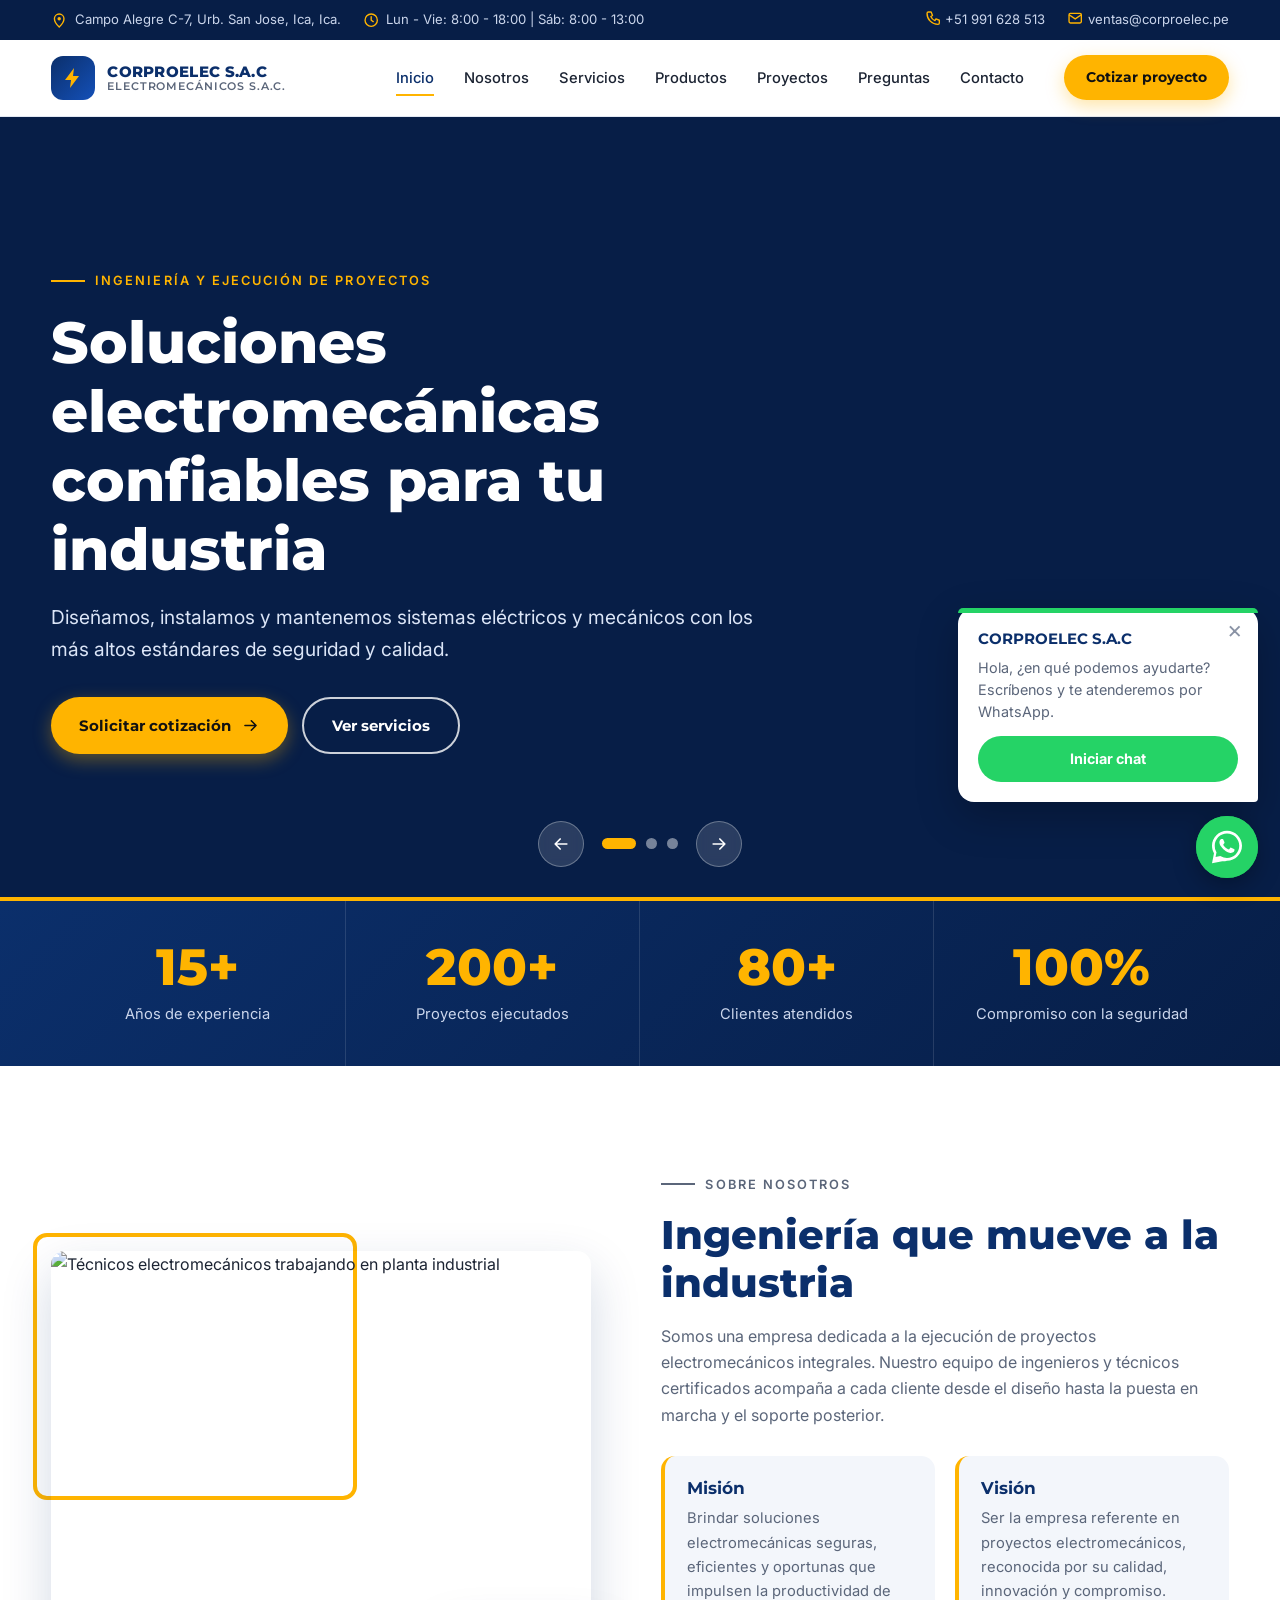
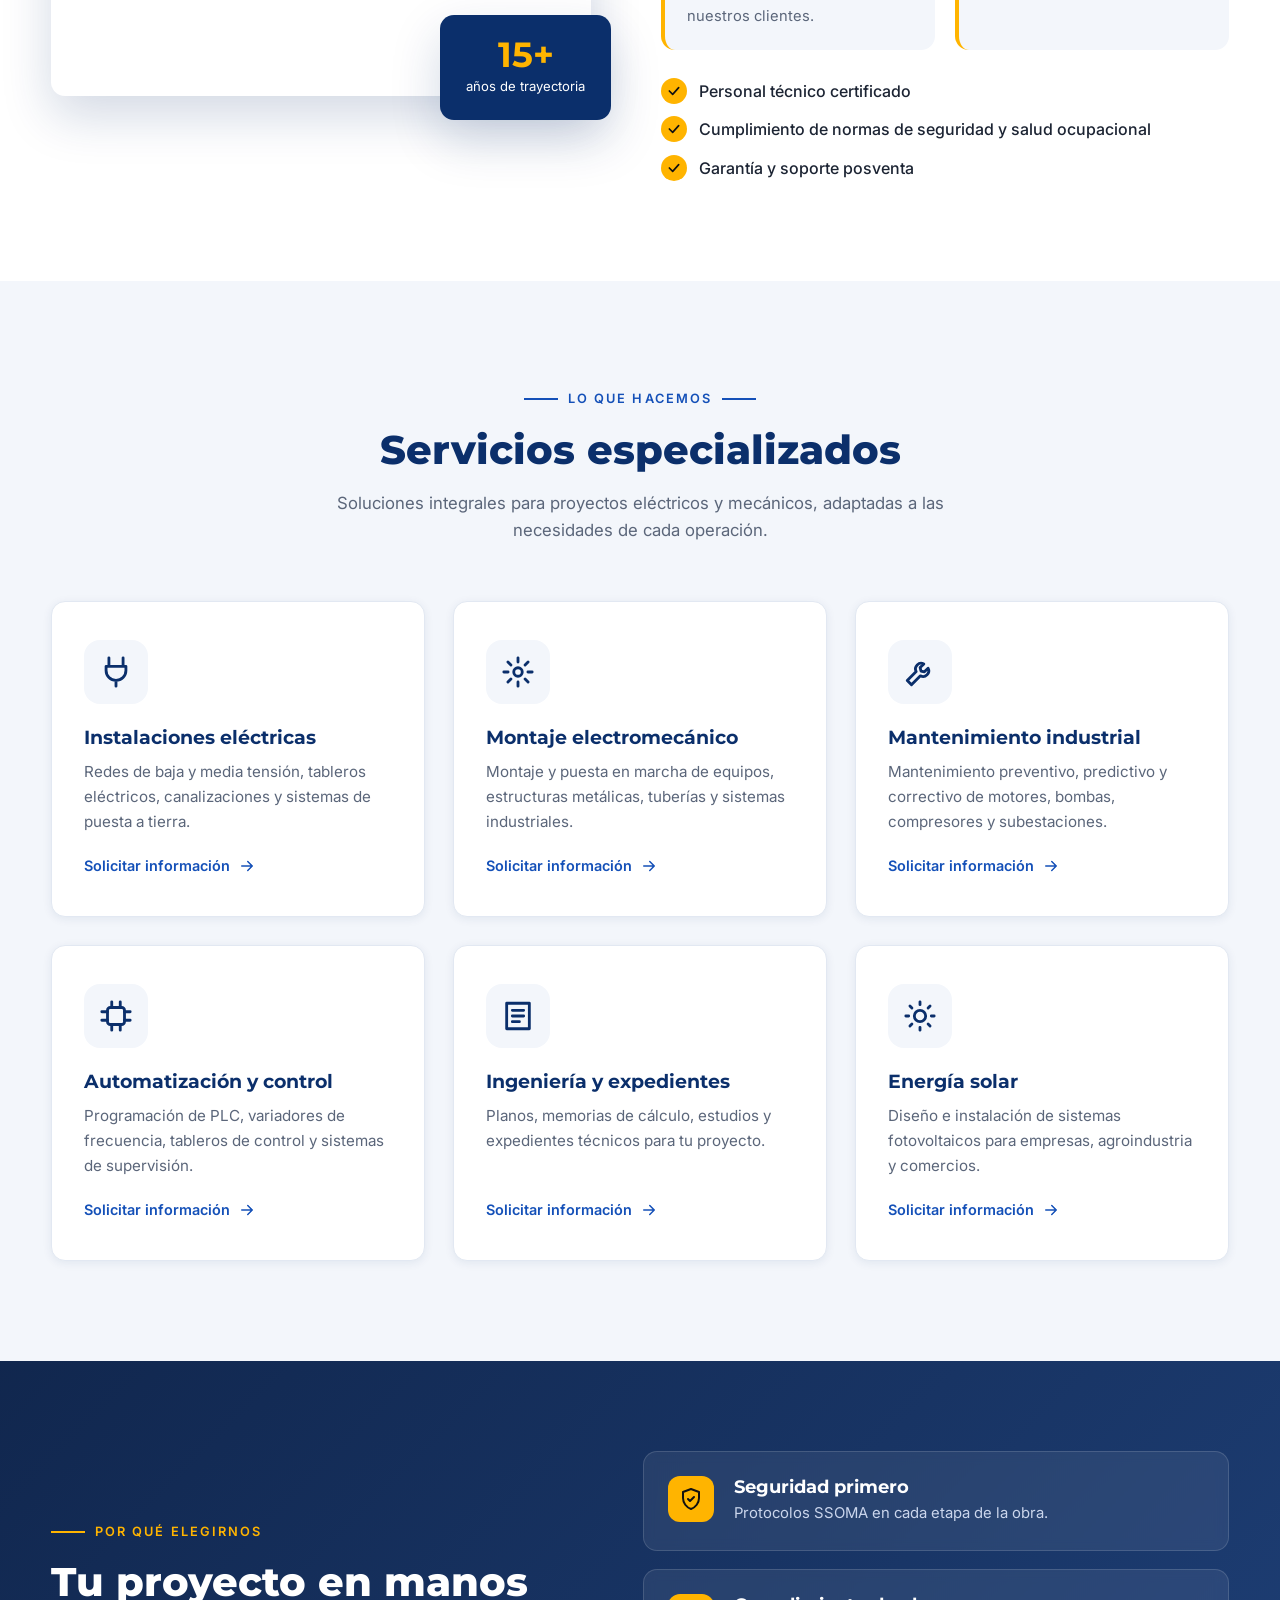
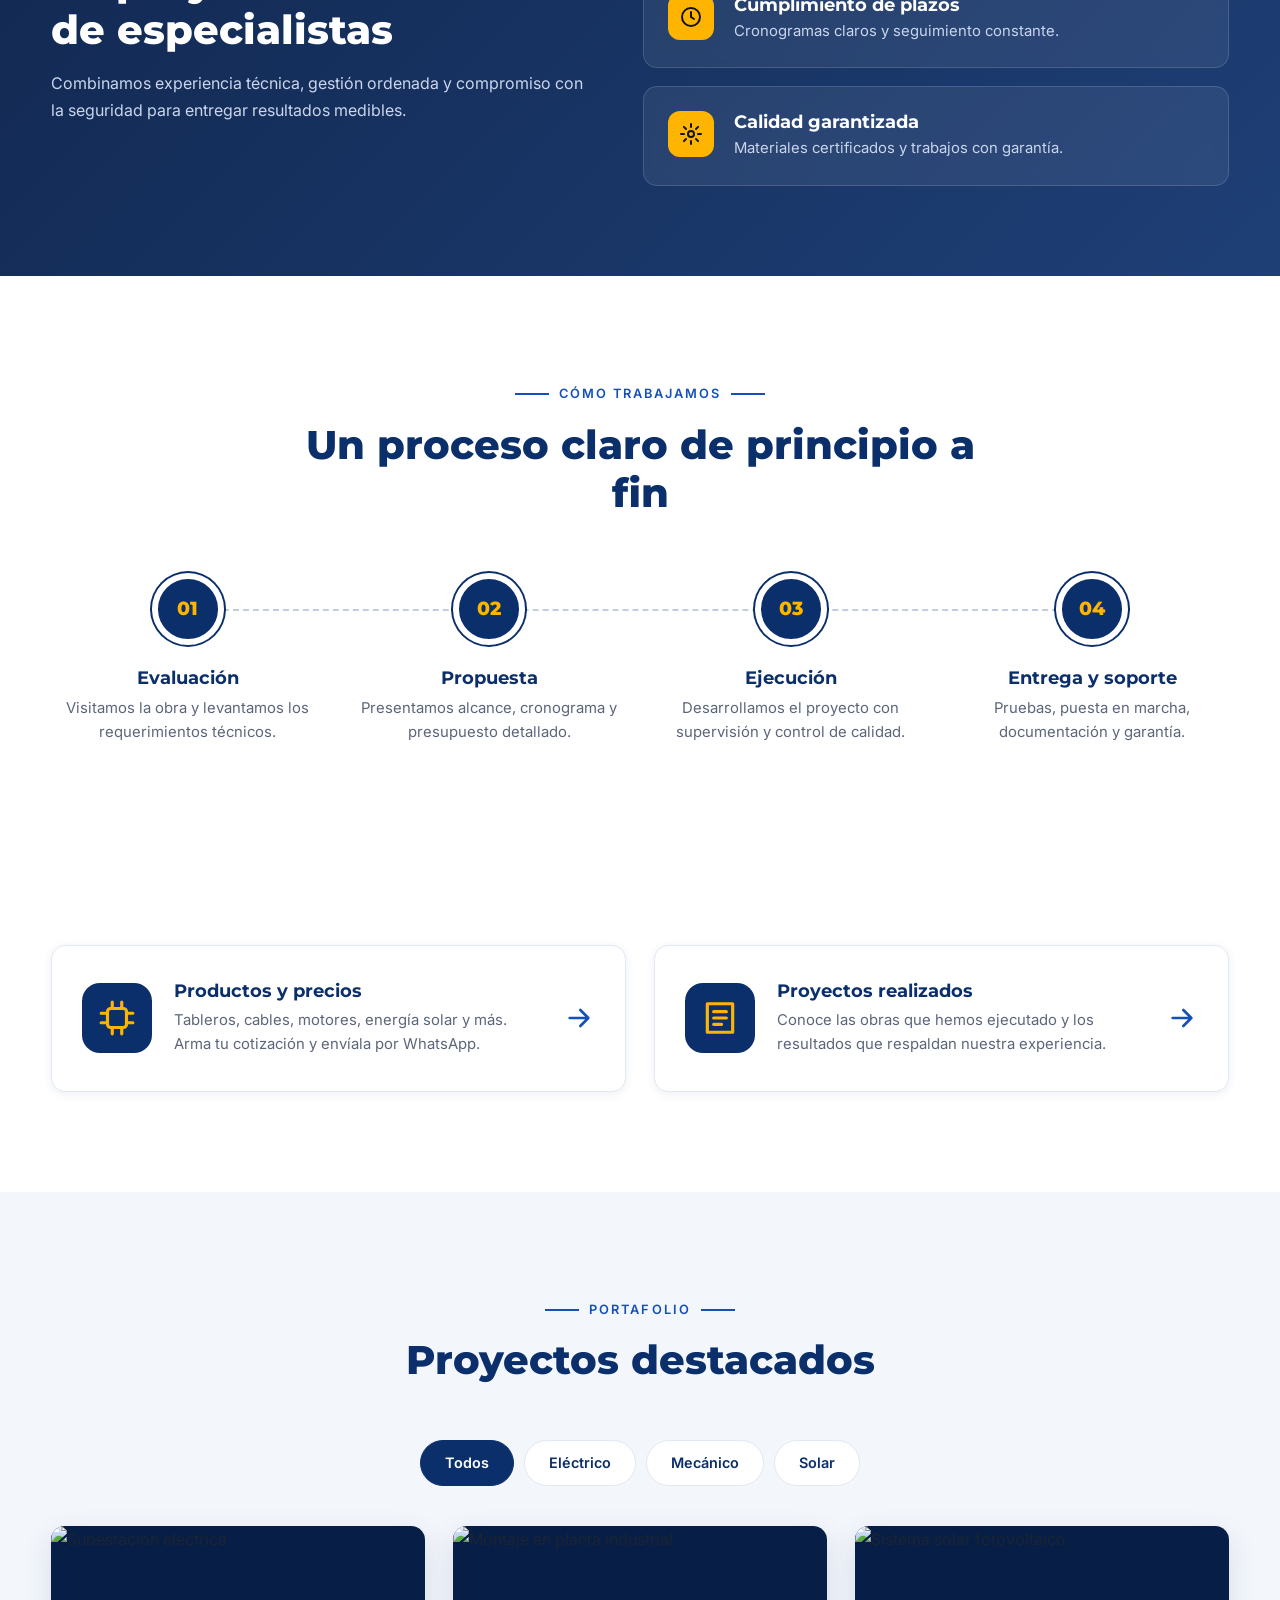
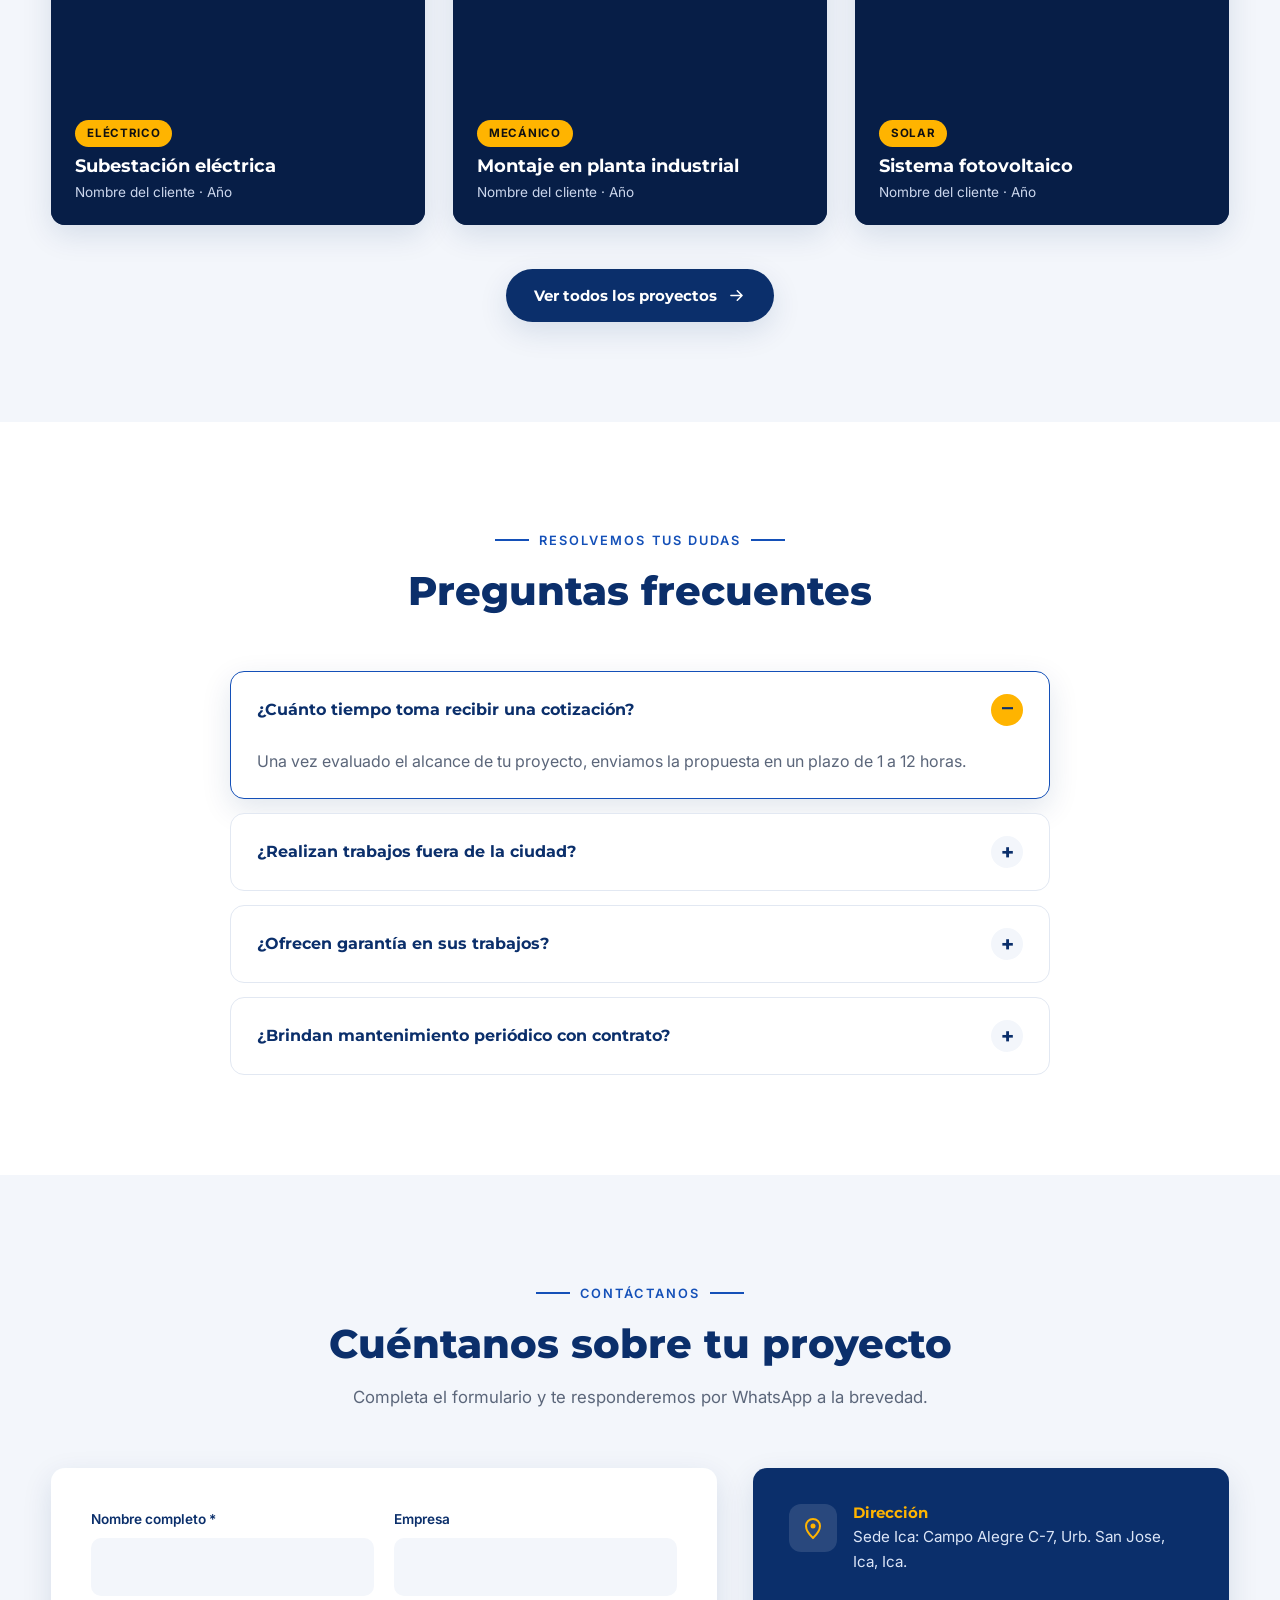
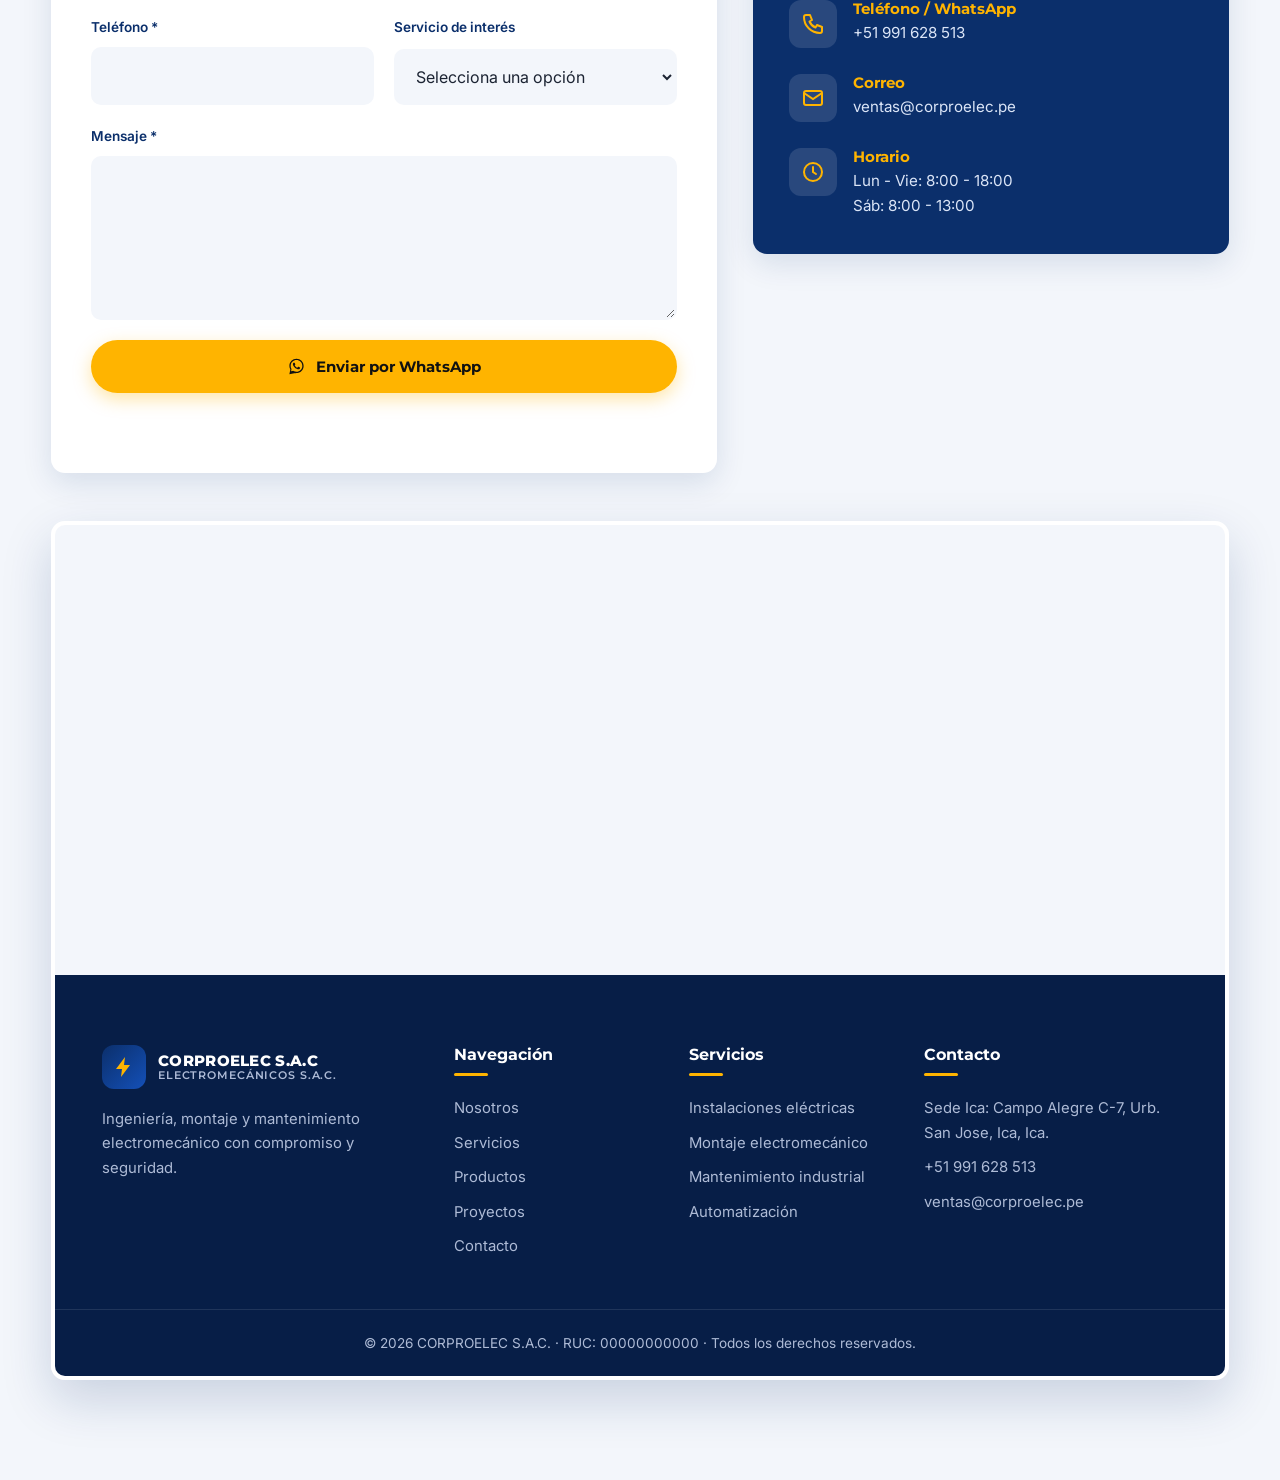
==== index.html @ bdb0ffda "Add files via upload" ====
<!DOCTYPE html>
<html lang="es-PE">
<head>
  <meta charset="UTF-8">
  <meta name="viewport" content="width=device-width, initial-scale=1.0">

  <!-- SEO -->
  <title>CORPROELEC S.A.C. | Ingeniería, Montaje y Mantenimiento Industrial</title>
  <meta name="description" content="Ejecutamos proyectos electromecánicos, instalaciones eléctricas industriales, automatización y mantenimiento. Ingeniería, seguridad y cumplimiento de plazos.">
  <meta name="keywords" content="proyectos electromecánicos, instalaciones eléctricas, mantenimiento industrial, automatización, tableros eléctricos, montaje industrial, Perú">
  <meta name="author" content="CORPROELEC S.A.C">
  <meta name="robots" content="index, follow">
  <meta name="theme-color" content="#0b2f6b">
  <link rel="canonical" href="https://www.tudominio.com/"><!-- REEMPLAZAR -->

  <!-- Open Graph (vista previa al compartir en redes / WhatsApp) -->
  <meta property="og:type" content="website">
  <meta property="og:locale" content="es_PE">
  <meta property="og:title" content="CORPROELEC S.A.C">
  <meta property="og:description" content="Ingeniería, montaje y mantenimiento electromecánico industrial.">
  <meta property="og:image" content="https://www.tudominio.com/img/og-cover.jpg"><!-- REEMPLAZAR -->
  <meta property="og:url" content="https://www.tudominio.com/"><!-- REEMPLAZAR -->

  <!-- Recursos -->
  <link rel="preconnect" href="https://fonts.googleapis.com">
  <link rel="preconnect" href="https://fonts.gstatic.com" crossorigin>
  <link href="https://fonts.googleapis.com/css2?family=Montserrat:wght@600;700;800&family=Inter:wght@400;500;600&display=swap" rel="stylesheet">
  <link rel="stylesheet" href="style.css">
  <link rel="stylesheet" href="paginas.css">

  <!-- Datos estructurados para Google -->
  <script type="application/ld+json">
  {
    "@context": "https://schema.org",
    "@type": "LocalBusiness",
    "name": "CORPROELEC S.A.C",
    "description": "Proyectos electromecánicos, instalaciones eléctricas, automatización y mantenimiento industrial.",
    "url": "https://www.tudominio.com/",
    "telephone": "+51 991 628 513",
    "email": "ventas@corproelec.pe",
    "address": {
      "@type": "PostalAddress",
      "streetAddress": "Campo Alegre C-7, Urb. San Jose, Ica, Ica.",
      "addressLocality": "Ica",
      "addressCountry": "PE"
    },
    "openingHours": "Mo-Fr 08:00-18:00, Sa 08:00-13:00"
  }
  </script>
</head>

<body>
  <a class="skip-link" href="#main">Saltar al contenido</a>

  <!-- ICONOS (sprite SVG reutilizable con <use>) -->
  <svg xmlns="http://www.w3.org/2000/svg" style="display:none" aria-hidden="true">
    <symbol id="i-bolt" viewBox="0 0 24 24"><path d="M13 2 4 14h6l-1 8 9-12h-6l1-8z" fill="currentColor"/></symbol>
    <symbol id="i-cable" viewBox="0 0 24 24"><path d="M7 2v6M17 2v6M5 8h14v3a7 7 0 0 1-14 0V8zM12 18v4" fill="none" stroke="currentColor" stroke-width="2" stroke-linecap="round" stroke-linejoin="round"/></symbol>
    <symbol id="i-gear" viewBox="0 0 24 24"><circle cx="12" cy="12" r="3" fill="none" stroke="currentColor" stroke-width="2"/><path d="M12 2v3M12 19v3M2 12h3M19 12h3M4.9 4.9 7 7M17 17l2.1 2.1M4.9 19.1 7 17M17 7l2.1-2.1" stroke="currentColor" stroke-width="2" stroke-linecap="round"/></symbol>
    <symbol id="i-wrench" viewBox="0 0 24 24"><path d="M14.7 6.3a4 4 0 0 0-5.4 5.4L3 18l3 3 6.3-6.3a4 4 0 0 0 5.4-5.4l-2.6 2.6-2.4-.6-.6-2.4 2.6-2.6z" fill="none" stroke="currentColor" stroke-width="2" stroke-linejoin="round"/></symbol>
    <symbol id="i-chip" viewBox="0 0 24 24"><rect x="6" y="6" width="12" height="12" rx="2" fill="none" stroke="currentColor" stroke-width="2"/><path d="M9 2v4M15 2v4M9 18v4M15 18v4M2 9h4M2 15h4M18 9h4M18 15h4" stroke="currentColor" stroke-width="2" stroke-linecap="round"/></symbol>
    <symbol id="i-plan" viewBox="0 0 24 24"><path d="M4 3h16v18H4zM8 8h8M8 12h8M8 16h5" fill="none" stroke="currentColor" stroke-width="2" stroke-linecap="round" stroke-linejoin="round"/></symbol>
    <symbol id="i-sun" viewBox="0 0 24 24"><circle cx="12" cy="12" r="4" fill="none" stroke="currentColor" stroke-width="2"/><path d="M12 2v2M12 20v2M2 12h2M20 12h2M4.9 4.9l1.4 1.4M17.7 17.7l1.4 1.4M4.9 19.1l1.4-1.4M17.7 6.3l1.4-1.4" stroke="currentColor" stroke-width="2" stroke-linecap="round"/></symbol>
    <symbol id="i-shield" viewBox="0 0 24 24"><path d="M12 2 4 5v6c0 5 3.4 9.4 8 11 4.6-1.6 8-6 8-11V5l-8-3zM9 12l2 2 4-4" fill="none" stroke="currentColor" stroke-width="2" stroke-linecap="round" stroke-linejoin="round"/></symbol>
    <symbol id="i-clock" viewBox="0 0 24 24"><circle cx="12" cy="12" r="9" fill="none" stroke="currentColor" stroke-width="2"/><path d="M12 7v5l3 2" fill="none" stroke="currentColor" stroke-width="2" stroke-linecap="round"/></symbol>
    <symbol id="i-pin" viewBox="0 0 24 24"><path d="M12 22s7-6.5 7-12a7 7 0 0 0-14 0c0 5.5 7 12 7 12z" fill="none" stroke="currentColor" stroke-width="2"/><circle cx="12" cy="10" r="2.5" fill="currentColor"/></symbol>
    <symbol id="i-phone" viewBox="0 0 24 24"><path d="M5 3h4l2 5-2.5 1.5a11 11 0 0 0 6 6L16 13l5 2v4a2 2 0 0 1-2 2A16 16 0 0 1 3 5a2 2 0 0 1 2-2z" fill="none" stroke="currentColor" stroke-width="2" stroke-linejoin="round"/></symbol>
    <symbol id="i-mail" viewBox="0 0 24 24"><rect x="3" y="5" width="18" height="14" rx="2" fill="none" stroke="currentColor" stroke-width="2"/><path d="m3 7 9 6 9-6" fill="none" stroke="currentColor" stroke-width="2"/></symbol>
    <symbol id="i-check" viewBox="0 0 24 24"><path d="m5 12 5 5 9-10" fill="none" stroke="currentColor" stroke-width="2.5" stroke-linecap="round" stroke-linejoin="round"/></symbol>
    <symbol id="i-arrow" viewBox="0 0 24 24"><path d="M5 12h14m-6-6 6 6-6 6" fill="none" stroke="currentColor" stroke-width="2" stroke-linecap="round" stroke-linejoin="round"/></symbol>
    <symbol id="i-whatsapp" viewBox="0 0 32 32"><path fill="currentColor" d="M16 3C9.4 3 4 8.4 4 15c0 2.1.55 4.2 1.6 6L4 29l8.2-1.6A12 12 0 0 0 16 27c6.6 0 12-5.4 12-12S22.600 3 16 3zm0 21.800a9.800 9.800 0 0 1-5-1.370l-.36-.21-3.770.72.740-3.670-.24-.38A9.780 9.780 0 0 1 6.200 15c0-5.420 4.400-9.800 9.800-9.800s9.800 4.380 9.800 9.800-4.400 9.800-9.800 9.800zm5.380-7.330c-.3-.15-1.750-.86-2.020-.96-.27-.1-.47-.15-.67.15-.2.3-.77.96-.94 1.160-.17.2-.35.22-.64.07-.3-.15-1.250-.46-2.380-1.470-.88-.78-1.470-1.750-1.640-2.040-.17-.3-.02-.46.13-.6.13-.13.3-.35.45-.52.15-.17.2-.3.3-.5.1-.2.05-.37-.03-.52-.07-.15-.67-1.620-.92-2.220-.24-.58-.49-.5-.67-.51h-.57c-.2 0-.52.07-.8.37-.27.3-1.040 1.020-1.040 2.480s1.070 2.880 1.220 3.080c.15.2 2.100 3.200 5.080 4.490.71.3 1.260.49 1.700.63.71.23 1.360.2 1.870.12.57-.08 1.750-.72 2-1.410.25-.7.25-1.290.17-1.410-.07-.12-.27-.2-.57-.35z"/></symbol>
  </svg>

  <!-- =========== BARRA SUPERIOR =========== -->
  <div class="topbar">
    <div class="container topbar__inner">
      <ul class="topbar__list">
        <li><svg class="icon"><use href="#i-pin"/></svg> Campo Alegre C-7, Urb. San Jose, Ica, Ica.</li><!-- REEMPLAZAR -->
        <li><svg class="icon"><use href="#i-clock"/></svg> Lun - Vie: 8:00 - 18:00 | Sáb: 8:00 - 13:00</li>
      </ul>
      <ul class="topbar__list">
        <li><a href="tel:+51991 628 513"><svg class="icon"><use href="#i-phone"/></svg> +51 991 628 513</a></li>
        <li><a href="mailto:ventas@corproelec.pe"><svg class="icon"><use href="#i-mail"/></svg> ventas@corproelec.pe</a></li>
      </ul>
    </div>
  </div>

  <!-- =========== ENCABEZADO =========== -->
  <header class="header" id="header">
    <div class="container header__inner">
      <a href="#inicio" class="brand" aria-label="Ir al inicio">
        <!-- Reemplazar por <img src="logo.png" alt="Logo"> cuando tengas el logo -->
        <span class="brand__mark"><svg class="icon"><use href="#i-bolt"/></svg></span>
        <span class="brand__name">CORPROELEC S.A.C<small>Electromecánicos S.A.C.</small></span>
      </a>

      <button class="nav-toggle" id="navToggle" aria-label="Abrir menú" aria-expanded="false" aria-controls="nav">
        <span></span><span></span><span></span>
      </button>

      <nav class="nav" id="nav" aria-label="Navegación principal">
        <ul class="nav__list">
          <li><a href="#inicio" class="nav__link is-active">Inicio</a></li>
          <li><a href="#nosotros" class="nav__link">Nosotros</a></li>
          <li><a href="#servicios" class="nav__link">Servicios</a></li>
          <li><a href="productos.html" class="nav__link">Productos</a></li>
          <li><a href="proyectos.html" class="nav__link">Proyectos</a></li>
          <li><a href="#faq" class="nav__link">Preguntas</a></li>
          <li><a href="#contacto" class="nav__link">Contacto</a></li>
        </ul>
        <a href="#contacto" class="btn btn--accent nav__cta">Cotizar proyecto</a>
      </nav>
    </div>
  </header>

  <main id="main">

    <!-- =========== HERO / PANTALLA DINÁMICA =========== -->
    <section class="hero" id="inicio" aria-roledescription="carrusel" aria-label="Presentación de la empresa">
      <div class="hero__slides">

        <article class="slide is-active" data-bg="https://images.unsplash.com/photo-1581092918056-0c4c3acd3789?auto=format&fit=crop&w=1920&q=80" aria-roledescription="diapositiva" aria-label="1 de 3">
          <div class="container slide__content">
            <p class="eyebrow">Ingeniería y ejecución de proyectos</p>
            <h1 class="slide__title">Soluciones electromecánicas confiables para tu industria</h1>
            <p class="slide__text">Diseñamos, instalamos y mantenemos sistemas eléctricos y mecánicos con los más altos estándares de seguridad y calidad.</p>
            <div class="slide__actions">
              <a href="#contacto" class="btn btn--accent">Solicitar cotización <svg class="icon"><use href="#i-arrow"/></svg></a>
              <a href="#servicios" class="btn btn--outline">Ver servicios</a>
            </div>
          </div>
        </article>

        <article class="slide" data-bg="https://images.unsplash.com/photo-1621905251189-08b45d6a269e?auto=format&fit=crop&w=1920&q=80" aria-roledescription="diapositiva" aria-label="2 de 3">
          <div class="container slide__content">
            <p class="eyebrow">Baja y media tensión</p>
            <h2 class="slide__title">Instalaciones eléctricas industriales y comerciales</h2>
            <p class="slide__text">Tableros, subestaciones, cableado estructurado y sistemas de puesta a tierra, bajo normativa vigente.</p>
            <div class="slide__actions">
              <a href="#servicios" class="btn btn--accent">Conocer más <svg class="icon"><use href="#i-arrow"/></svg></a>
            </div>
          </div>
        </article>

        <article class="slide" data-bg="https://images.unsplash.com/photo-1504328345606-18bbc8c9d7d1?auto=format&fit=crop&w=1920&q=80" aria-roledescription="diapositiva" aria-label="3 de 3">
          <div class="container slide__content">
            <p class="eyebrow">Continuidad operativa</p>
            <h2 class="slide__title">Mantenimiento preventivo y correctivo especializado</h2>
            <p class="slide__text">Reduce paradas no programadas y extiende la vida útil de tus equipos con nuestro soporte técnico.</p>
            <div class="slide__actions">
              <a href="#contacto" class="btn btn--accent">Hablar con un especialista <svg class="icon"><use href="#i-arrow"/></svg></a>
            </div>
          </div>
        </article>
      </div>

      <div class="hero__controls">
        <button class="hero__arrow" id="heroPrev" aria-label="Diapositiva anterior"><svg class="icon icon--flip"><use href="#i-arrow"/></svg></button>
        <div class="hero__dots" id="heroDots" role="tablist" aria-label="Seleccionar diapositiva"></div>
        <button class="hero__arrow" id="heroNext" aria-label="Diapositiva siguiente"><svg class="icon"><use href="#i-arrow"/></svg></button>
      </div>
      <div class="hero__progress" aria-hidden="true"><span id="heroBar"></span></div>
    </section>

    <!-- =========== CIFRAS =========== -->
    <section class="stats" aria-label="Cifras de la empresa">
      <div class="container stats__grid">
        <div class="stat"><p class="stat__num"><span data-count="15">0</span>+</p><p class="stat__label">Años de experiencia</p></div>
        <div class="stat"><p class="stat__num"><span data-count="200">0</span>+</p><p class="stat__label">Proyectos ejecutados</p></div>
        <div class="stat"><p class="stat__num"><span data-count="80">0</span>+</p><p class="stat__label">Clientes atendidos</p></div>
        <div class="stat"><p class="stat__num"><span data-count="100">0</span>%</p><p class="stat__label">Compromiso con la seguridad</p></div>
      </div>
      <!-- NOTA: reemplaza estas cifras por datos reales de la empresa -->
    </section>

    <!-- =========== NOSOTROS =========== -->
    <section class="section" id="nosotros">
      <div class="container about">
        <div class="about__media reveal">
          <img src="https://images.unsplash.com/photo-1581094794329-c8112a89af12?auto=format&fit=crop&w=900&q=80" alt="Técnicos electromecánicos trabajando en planta industrial" loading="lazy" width="900" height="650">
          <div class="about__badge"><strong>15+</strong><span>años de trayectoria</span></div>
        </div>

        <div class="about__body reveal">
          <p class="eyebrow eyebrow--dark">Sobre nosotros</p>
          <h2 class="section__title">Ingeniería que mueve a la industria</h2>
          <p>Somos una empresa dedicada a la ejecución de proyectos electromecánicos integrales. Nuestro equipo de ingenieros y técnicos certificados acompaña a cada cliente desde el diseño hasta la puesta en marcha y el soporte posterior.</p>

          <div class="mv">
            <div class="mv__item">
              <h3>Misión</h3>
              <p>Brindar soluciones electromecánicas seguras, eficientes y oportunas que impulsen la productividad de nuestros clientes.</p>
            </div>
            <div class="mv__item">
              <h3>Visión</h3>
              <p>Ser la empresa referente en proyectos electromecánicos, reconocida por su calidad, innovación y compromiso.</p>
            </div>
          </div>

          <ul class="checklist">
            <li><svg class="icon"><use href="#i-check"/></svg> Personal técnico certificado</li>
            <li><svg class="icon"><use href="#i-check"/></svg> Cumplimiento de normas de seguridad y salud ocupacional</li>
            <li><svg class="icon"><use href="#i-check"/></svg> Garantía y soporte posventa</li>
          </ul>
        </div>
      </div>
    </section>

    <!-- =========== SERVICIOS =========== -->
    <section class="section section--alt" id="servicios">
      <div class="container">
        <header class="section__head reveal">
          <p class="eyebrow eyebrow--dark">Lo que hacemos</p>
          <h2 class="section__title">Servicios especializados</h2>
          <p class="section__lead">Soluciones integrales para proyectos eléctricos y mecánicos, adaptadas a las necesidades de cada operación.</p>
        </header>

        <div class="grid grid--3">
          <article class="card reveal">
            <span class="card__icon"><svg class="icon"><use href="#i-cable"/></svg></span>
            <h3 class="card__title">Instalaciones eléctricas</h3>
            <p>Redes de baja y media tensión, tableros eléctricos, canalizaciones y sistemas de puesta a tierra.</p>
            <a href="#contacto" class="card__link">Solicitar información <svg class="icon"><use href="#i-arrow"/></svg></a>
          </article>

          <article class="card reveal">
            <span class="card__icon"><svg class="icon"><use href="#i-gear"/></svg></span>
            <h3 class="card__title">Montaje electromecánico</h3>
            <p>Montaje y puesta en marcha de equipos, estructuras metálicas, tuberías y sistemas industriales.</p>
            <a href="#contacto" class="card__link">Solicitar información <svg class="icon"><use href="#i-arrow"/></svg></a>
          </article>

          <article class="card reveal">
            <span class="card__icon"><svg class="icon"><use href="#i-wrench"/></svg></span>
            <h3 class="card__title">Mantenimiento industrial</h3>
            <p>Mantenimiento preventivo, predictivo y correctivo de motores, bombas, compresores y subestaciones.</p>
            <a href="#contacto" class="card__link">Solicitar información <svg class="icon"><use href="#i-arrow"/></svg></a>
          </article>

          <article class="card reveal">
            <span class="card__icon"><svg class="icon"><use href="#i-chip"/></svg></span>
            <h3 class="card__title">Automatización y control</h3>
            <p>Programación de PLC, variadores de frecuencia, tableros de control y sistemas de supervisión.</p>
            <a href="#contacto" class="card__link">Solicitar información <svg class="icon"><use href="#i-arrow"/></svg></a>
          </article>

          <article class="card reveal">
            <span class="card__icon"><svg class="icon"><use href="#i-plan"/></svg></span>
            <h3 class="card__title">Ingeniería y expedientes</h3>
            <p>Planos, memorias de cálculo, estudios y expedientes técnicos para tu proyecto.</p>
            <a href="#contacto" class="card__link">Solicitar información <svg class="icon"><use href="#i-arrow"/></svg></a>
          </article>

          <article class="card reveal">
            <span class="card__icon"><svg class="icon"><use href="#i-sun"/></svg></span>
            <h3 class="card__title">Energía solar</h3>
            <p>Diseño e instalación de sistemas fotovoltaicos para empresas, agroindustria y comercios.</p>
            <a href="#contacto" class="card__link">Solicitar información <svg class="icon"><use href="#i-arrow"/></svg></a>
          </article>
        </div>
      </div>
    </section>

    <!-- =========== POR QUÉ ELEGIRNOS =========== -->
    <section class="why">
      <div class="container why__grid">
        <div class="why__intro reveal">
          <p class="eyebrow">Por qué elegirnos</p>
          <h2 class="section__title section__title--light">Tu proyecto en manos de especialistas</h2>
          <p>Combinamos experiencia técnica, gestión ordenada y compromiso con la seguridad para entregar resultados medibles.</p>
        </div>
        <ul class="why__list">
          <li class="reveal"><svg class="icon"><use href="#i-shield"/></svg><div><h3>Seguridad primero</h3><p>Protocolos SSOMA en cada etapa de la obra.</p></div></li>
          <li class="reveal"><svg class="icon"><use href="#i-clock"/></svg><div><h3>Cumplimiento de plazos</h3><p>Cronogramas claros y seguimiento constante.</p></div></li>
          <li class="reveal"><svg class="icon"><use href="#i-gear"/></svg><div><h3>Calidad garantizada</h3><p>Materiales certificados y trabajos con garantía.</p></div></li>
        </ul>
      </div>
    </section>

    <!-- =========== PROCESO =========== -->
    <section class="section" id="proceso">
      <div class="container">
        <header class="section__head reveal">
          <p class="eyebrow eyebrow--dark">Cómo trabajamos</p>
          <h2 class="section__title">Un proceso claro de principio a fin</h2>
        </header>

        <ol class="steps">
          <li class="step reveal"><span class="step__num">01</span><h3>Evaluación</h3><p>Visitamos la obra y levantamos los requerimientos técnicos.</p></li>
          <li class="step reveal"><span class="step__num">02</span><h3>Propuesta</h3><p>Presentamos alcance, cronograma y presupuesto detallado.</p></li>
          <li class="step reveal"><span class="step__num">03</span><h3>Ejecución</h3><p>Desarrollamos el proyecto con supervisión y control de calidad.</p></li>
          <li class="step reveal"><span class="step__num">04</span><h3>Entrega y soporte</h3><p>Pruebas, puesta en marcha, documentación y garantía.</p></li>
        </ol>
      </div>
    </section>
    <!-- =========== ACCESOS A PRODUCTOS Y PROYECTOS =========== -->
    <section class="section">
      <div class="container">
        <div class="shortcuts">
          <a href="productos.html" class="shortcut reveal">
            <span class="shortcut__icon"><svg class="icon"><use href="#i-chip"/></svg></span>
            <div>
              <h3>Productos y precios</h3>
              <p>Tableros, cables, motores, energía solar y más. Arma tu cotización y envíala por WhatsApp.</p>
            </div>
            <svg class="icon"><use href="#i-arrow"/></svg>
          </a>
          <a href="proyectos.html" class="shortcut reveal">
            <span class="shortcut__icon"><svg class="icon"><use href="#i-plan"/></svg></span>
            <div>
              <h3>Proyectos realizados</h3>
              <p>Conoce las obras que hemos ejecutado y los resultados que respaldan nuestra experiencia.</p>
            </div>
            <svg class="icon"><use href="#i-arrow"/></svg>
          </a>
        </div>
      </div>
    </section>
    <!-- =========== PROYECTOS =========== -->
    <section class="section section--alt" id="proyectos">
      <div class="container">
        <header class="section__head reveal">
          <p class="eyebrow eyebrow--dark">Portafolio</p>
          <h2 class="section__title">Proyectos destacados</h2>
        </header>

        <div class="filters reveal" role="group" aria-label="Filtrar proyectos">
          <button class="filter is-active" data-filter="all">Todos</button>
          <button class="filter" data-filter="electrico">Eléctrico</button>
          <button class="filter" data-filter="mecanico">Mecánico</button>
          <button class="filter" data-filter="solar">Solar</button>
        </div>

        <div class="grid grid--3 projects">
          <figure class="project reveal" data-category="electrico">
            <img src="https://images.unsplash.com/photo-1565514020179-026b92b84bb6?auto=format&fit=crop&w=800&q=80" alt="Subestación eléctrica" loading="lazy" width="800" height="600">
            <figcaption><span class="tag">Eléctrico</span><h3>Subestación eléctrica</h3><p>Nombre del cliente · Año</p></figcaption>
          </figure>
          <figure class="project reveal" data-category="mecanico">
            <img src="https://images.unsplash.com/photo-1558618666-fcd25c85cd64?auto=format&fit=crop&w=800&q=80" alt="Montaje en planta industrial" loading="lazy" width="800" height="600">
            <figcaption><span class="tag">Mecánico</span><h3>Montaje en planta industrial</h3><p>Nombre del cliente · Año</p></figcaption>
          </figure>
          <figure class="project reveal" data-category="solar">
            <img src="https://images.unsplash.com/photo-1509391366360-2e959784a276?auto=format&fit=crop&w=800&q=80" alt="Sistema solar fotovoltaico" loading="lazy" width="800" height="600">
            <figcaption><span class="tag">Solar</span><h3>Sistema fotovoltaico</h3><p>Nombre del cliente · Año</p></figcaption>
          </figure>
        </div>
        <p class="center-btn"><a class="btn btn--primary" href="proyectos.html">Ver todos los proyectos <svg class="icon"><use href="#i-arrow"/></svg></a></p>
        <!-- REEMPLAZAR imágenes y datos por tus obras reales -->
      </div>
    </section>

    <!-- =========== FAQ =========== -->
    <section class="section" id="faq">
      <div class="container container--narrow">
        <header class="section__head reveal">
          <p class="eyebrow eyebrow--dark">Resolvemos tus dudas</p>
          <h2 class="section__title">Preguntas frecuentes</h2>
        </header>

        <div class="faq reveal">
          <details class="faq__item" open>
            <summary>¿Cuánto tiempo toma recibir una cotización?</summary>
            <p>Una vez evaluado el alcance de tu proyecto, enviamos la propuesta en un plazo de 1 a 12 horas.</p>
          </details>
          <details class="faq__item">
            <summary>¿Realizan trabajos fuera de la ciudad?</summary>
            <p>Sí, atendemos proyectos a nivel nacional. Coordinamos logística y personal según la obra.</p>
          </details>
          <details class="faq__item">
            <summary>¿Ofrecen garantía en sus trabajos?</summary>
            <p>Todos nuestros proyectos incluyen garantía técnica y soporte posventa.</p>
          </details>
          <details class="faq__item">
            <summary>¿Brindan mantenimiento periódico con contrato?</summary>
            <p>Sí, contamos con planes de mantenimiento preventivo adaptados a tus equipos y frecuencia de uso.</p>
          </details>
        </div>
        <!-- AJUSTAR respuestas a la realidad de la empresa -->
      </div>
    </section>

    <!-- =========== CONTACTO + MAPA =========== -->
    <section class="section section--alt" id="contacto">
      <div class="container">
        <header class="section__head reveal">
          <p class="eyebrow eyebrow--dark">Contáctanos</p>
          <h2 class="section__title">Cuéntanos sobre tu proyecto</h2>
          <p class="section__lead">Completa el formulario y te responderemos por WhatsApp a la brevedad.</p>
        </header>

        <div class="contact">
          <form class="form reveal" id="contactForm" novalidate>
            <div class="form__row">
              <div class="field">
                <label for="nombre">Nombre completo *</label>
                <input type="text" id="nombre" name="nombre" autocomplete="name" required>
              </div>
              <div class="field">
                <label for="empresa">Empresa</label>
                <input type="text" id="empresa" name="empresa" autocomplete="organization">
              </div>
            </div>
            <div class="form__row">
              <div class="field">
                <label for="telefono">Teléfono *</label>
                <input type="tel" id="telefono" name="telefono" autocomplete="tel" required>
              </div>
              <div class="field">
                <label for="servicio">Servicio de interés</label>
                <select id="servicio" name="servicio">
                  <option value="">Selecciona una opción</option>
                  <option>Instalaciones eléctricas</option>
                  <option>Montaje electromecánico</option>
                  <option>Mantenimiento industrial</option>
                  <option>Automatización y control</option>
                  <option>Ingeniería y expedientes</option>
                  <option>Energía solar</option>
                  <option>Sobre PLC</option>

                </select>
              </div>
            </div>
            <div class="field">
              <label for="mensaje">Mensaje *</label>
              <textarea id="mensaje" name="mensaje" rows="5" required></textarea>
            </div>
            <button type="submit" class="btn btn--accent btn--block">
              <svg class="icon"><use href="#i-whatsapp"/></svg> Enviar por WhatsApp
            </button>
            <p class="form__status" id="formStatus" role="status" aria-live="polite"></p>
          </form>

          <aside class="contact__info reveal" aria-label="Datos de contacto">
            <ul class="info-list">
              <li><svg class="icon"><use href="#i-pin"/></svg><div><h3>Dirección</h3><p>Sede Ica:
              Campo Alegre C-7, Urb. San Jose, Ica, Ica.</p></div></li>
              <li><svg class="icon"><use href="#i-phone"/></svg><div><h3>Teléfono / WhatsApp</h3><p><a href="tel:+51 991 628 513">+51 991 628 513</a></p></div></li>
              <li><svg class="icon"><use href="#i-mail"/></svg><div><h3>Correo</h3><p><a href="mailto:ventas@corproelec.pe">ventas@corproelec.pe</a></p></div></li>
              <li><svg class="icon"><use href="#i-clock"/></svg><div><h3>Horario</h3><p>Lun - Vie: 8:00 - 18:00<br>Sáb: 8:00 - 13:00</p></div></li>
            </ul>
          </aside>
        </div>

        <!-- MAPA DE GOOGLE MAPS -->
        <div class="map reveal">
          <!--
            CÓMO PONER TU UBICACIÓN EXACTA:
            Google Maps > busca tu local > Compartir > Insertar un mapa > copia el valor de src="..." y pégalo abajo.
          -->
<iframe src="https://www.google.com/maps/embed?pb=!1m14!1m8!1m3!1d967.5315967529979!2d-75.7371211!3d-14.0697132!3m2!1i1024!2i768!4f13.1!3m3!1m2!1s0x9110e300320463ed%3A0x5beb12e2eeff14a2!2sCORPROELEC!5e0!3m2!1ses-419!2spe!4v1793050633551!5m2!1ses-419!2spe" width="600" height="450" style="border:0;" allowfullscreen="" loading="lazy" referrerpolicy="strict-origin-when-cross-origin"></iframe>

  <!-- =========== PIE DE PÁGINA =========== -->
  <footer class="footer">
    <div class="container footer__grid">
      <div class="footer__col">
        <a href="#inicio" class="brand brand--light">
          <span class="brand__mark"><svg class="icon"><use href="#i-bolt"/></svg></span>
          <span class="brand__name">CORPROELEC S.A.C<small>Electromecánicos S.A.C.</small></span>
        </a>
        <p>Ingeniería, montaje y mantenimiento electromecánico con compromiso y seguridad.</p>
      </div>
      <nav class="footer__col" aria-label="Enlaces del pie">
        <h3>Navegación</h3>
        <ul>
          <li><a href="#nosotros">Nosotros</a></li>
          <li><a href="#servicios">Servicios</a></li>
          <li><a href="productos.html">Productos</a></li>
          <li><a href="proyectos.html">Proyectos</a></li>
          <li><a href="#contacto">Contacto</a></li>
        </ul>
      </nav>
      <div class="footer__col">
        <h3>Servicios</h3>
        <ul>
          <li>Instalaciones eléctricas</li>
          <li>Montaje electromecánico</li>
          <li>Mantenimiento industrial</li>
          <li>Automatización</li>
        </ul>
      </div>
      <div class="footer__col">
        <h3>Contacto</h3>
        <ul>
          <li>Sede Ica:
          Campo Alegre C-7, Urb. San Jose, Ica, Ica.</li>
          <li><a href="tel:+51 991 628 513">+51 991 628 513</a></li>
          <li><a href="mailto:ventas@corproelec.pe">ventas@corproelec.pe</a></li>
        </ul>
      </div>
    </div>
    <div class="footer__bottom">
      <div class="container">
        <p>© <span id="year">2026</span> CORPROELEC S.A.C. · RUC: 00000000000 · Todos los derechos reservados.</p>
      </div>
    </div>
  </footer>

  <!-- =========== WHATSAPP: GLOBO + BOTÓN FLOTANTE =========== -->
  <div class="wa" id="wa">
    <div class="wa__bubble" id="waBubble" role="dialog" aria-label="Chat de WhatsApp">
      <button class="wa__close" id="waClose" aria-label="Cerrar mensaje">&times;</button>
      <p class="wa__title">CORPROELEC S.A.C</p>
      <p class="wa__text">Hola, ¿en qué podemos ayudarte? Escríbenos y te atenderemos por WhatsApp.</p>
      <a class="wa__cta" id="waCta" href="https://wa.me/51991628513" target="_blank" rel="noopener">Iniciar chat</a>
    </div>
    <a class="wa__btn" id="waBtn" href="https://wa.me/51991628513" target="_blank" rel="noopener" aria-label="Chatear por WhatsApp">
      <svg class="icon"><use href="#i-whatsapp"/></svg>
    </a>
  </div>

  <script src="script.js" defer></script>
</body>
</html>
---- style.css ----
/* =====================================================
   Corporación de Proyectos Electromecánicos S.A.C.
   css/style.css
   ===================================================== */

/* ---------- 1. Variables y reset ---------- */
:root {
  --blue-900: #071e47;
  --blue-800: #0b2f6b;
  --blue-600: #1450b8;
  --accent: #ffb400;
  --accent-dark: #e09e00;
  --ink: #1c2433;
  --muted: #5b667a;
  --bg-alt: #f3f6fb;
  --line: #e2e8f2;
  --white: #ffffff;
  --wa: #25d366;

  --font-title: 'Montserrat', system-ui, sans-serif;
  --font-body: 'Inter', system-ui, sans-serif;

  --radius: 14px;
  --shadow-sm: 0 2px 10px rgba(11, 47, 107, .08);
  --shadow-md: 0 10px 30px rgba(11, 47, 107, .12);
  --shadow-lg: 0 20px 50px rgba(11, 47, 107, .18);
  --ease: cubic-bezier(.4, 0, .2, 1);
  --header-h: 76px;
}

*, *::before, *::after { box-sizing: border-box; margin: 0; padding: 0; }
html { scroll-behavior: smooth; scroll-padding-top: var(--header-h); }
body {
  font-family: var(--font-body);
  color: var(--ink);
  line-height: 1.65;
  background: var(--white);
  -webkit-font-smoothing: antialiased;
}
img { max-width: 100%; height: auto; display: block; }
a { color: inherit; text-decoration: none; }
ul, ol { list-style: none; }
button { font: inherit; cursor: pointer; border: 0; background: none; color: inherit; }
h1, h2, h3 { font-family: var(--font-title); line-height: 1.2; }

:focus-visible { outline: 3px solid var(--accent); outline-offset: 3px; }

.container { width: min(1180px, 92%); margin-inline: auto; }
.container--narrow { width: min(820px, 92%); }

.icon { width: 1.25em; height: 1.25em; flex-shrink: 0; vertical-align: -.2em; }
.icon--flip { transform: scaleX(-1); }

.skip-link {
  position: absolute; left: -999px; top: 8px; z-index: 1000;
  background: var(--accent); color: #000; padding: 10px 16px; border-radius: 8px; font-weight: 600;
}
.skip-link:focus { left: 8px; }

/* ---------- 2. Botones ---------- */
.btn {
  display: inline-flex; align-items: center; justify-content: center; gap: 10px;
  padding: 14px 28px; border-radius: 50px;
  font-family: var(--font-title); font-weight: 700; font-size: .95rem;
  transition: transform .25s var(--ease), box-shadow .25s var(--ease), background .25s var(--ease), color .25s;
}
.btn:hover { transform: translateY(-3px); }
.btn--accent { background: var(--accent); color: #111; box-shadow: 0 6px 18px rgba(255, 180, 0, .35); }
.btn--accent:hover { background: var(--accent-dark); box-shadow: 0 10px 24px rgba(255, 180, 0, .45); }
.btn--primary { background: var(--blue-800); color: #fff; box-shadow: var(--shadow-md); }
.btn--primary:hover { background: var(--blue-600); }
.btn--outline { border: 2px solid rgba(255, 255, 255, .8); color: #fff; }
.btn--outline:hover { background: #fff; color: var(--blue-800); }
.btn--block { width: 100%; }

/* ---------- 3. Barra superior ---------- */
.topbar { background: var(--blue-900); color: #cbd6ec; font-size: .82rem; }
.topbar__inner { display: flex; justify-content: space-between; flex-wrap: wrap; gap: 8px 24px; padding-block: 9px; }
.topbar__list { display: flex; flex-wrap: wrap; gap: 6px 22px; }
.topbar__list li { display: flex; align-items: center; gap: 7px; }
.topbar a:hover { color: var(--accent); }
.topbar .icon { color: var(--accent); }

/* ---------- 4. Encabezado y navegación ---------- */
.header {
  position: sticky; top: 0; z-index: 100;
  background: rgba(255, 255, 255, .96);
  backdrop-filter: blur(10px);
  border-bottom: 1px solid var(--line);
  transition: box-shadow .3s var(--ease);
}
.header.is-scrolled { box-shadow: var(--shadow-md); }
.header__inner { display: flex; align-items: center; justify-content: space-between; height: var(--header-h); gap: 20px; }

.brand { display: flex; align-items: center; gap: 12px; }
.brand__mark {
  width: 44px; height: 44px; border-radius: 12px;
  display: grid; place-items: center;
  background: linear-gradient(135deg, var(--blue-800), var(--blue-600));
  color: var(--accent); font-size: 1.2rem;
}
.brand__name {
  display: flex; flex-direction: column;
  font-family: var(--font-title); font-weight: 800; font-size: .95rem; line-height: 1.15;
  color: var(--blue-800); text-transform: uppercase; letter-spacing: .02em;
}
.brand__name small { font-weight: 600; font-size: .68rem; letter-spacing: .08em; color: var(--muted); }
.brand--light .brand__name { color: #fff; }
.brand--light .brand__name small { color: #aebbd6; }

.nav { display: flex; align-items: center; gap: 28px; }
.nav__list { display: flex; gap: 6px; }
.nav__link {
  position: relative; display: block; padding: 10px 12px;
  font-size: .92rem; font-weight: 500; color: var(--ink); transition: color .2s;
}
.nav__link::after {
  content: ""; position: absolute; left: 12px; right: 12px; bottom: 4px; height: 2px;
  background: var(--accent); transform: scaleX(0); transform-origin: left; transition: transform .3s var(--ease);
}
.nav__link:hover, .nav__link.is-active { color: var(--blue-800); }
.nav__link:hover::after, .nav__link.is-active::after { transform: scaleX(1); }
.nav__cta { padding: 11px 22px; font-size: .88rem; }

.nav-toggle { display: none; width: 44px; height: 44px; border-radius: 10px; flex-direction: column; align-items: center; justify-content: center; gap: 5px; }
.nav-toggle span { width: 24px; height: 2.5px; background: var(--blue-800); border-radius: 2px; transition: transform .3s var(--ease), opacity .2s; }
.nav-toggle.is-open span:nth-child(1) { transform: translateY(7.5px) rotate(45deg); }
.nav-toggle.is-open span:nth-child(2) { opacity: 0; }
.nav-toggle.is-open span:nth-child(3) { transform: translateY(-7.5px) rotate(-45deg); }

/* ---------- 5. Hero / pantalla dinámica ---------- */
.hero { position: relative; height: calc(100vh - var(--header-h) - 40px); min-height: 580px; max-height: 820px; overflow: hidden; background: var(--blue-900); color: #fff; }
.hero__slides, .slide { position: absolute; inset: 0; }
.slide {
  display: flex; align-items: center;
  background-size: cover; background-position: center; background-color: var(--blue-900);
  opacity: 0; visibility: hidden; transform: scale(1.06);
  transition: opacity 1s var(--ease), transform 7s linear, visibility 1s;
}
.slide::before {
  content: ""; position: absolute; inset: 0;
  background: linear-gradient(100deg, rgba(7, 30, 71, .92) 0%, rgba(7, 30, 71, .7) 50%, rgba(7, 30, 71, .35) 100%);
}
.slide.is-active { opacity: 1; visibility: visible; transform: scale(1); z-index: 1; }
.slide__content { position: relative; max-width: 1180px; }
.slide__content > * { max-width: 720px; opacity: 0; transform: translateY(26px); }
.slide.is-active .slide__content > * { animation: slideUp .8s var(--ease) forwards; }
.slide.is-active .slide__content > *:nth-child(2) { animation-delay: .15s; }
.slide.is-active .slide__content > *:nth-child(3) { animation-delay: .3s; }
.slide.is-active .slide__content > *:nth-child(4) { animation-delay: .45s; }
@keyframes slideUp { to { opacity: 1; transform: none; } }

.eyebrow {
  display: inline-flex; align-items: center; gap: 10px; margin-bottom: 16px;
  font-size: .8rem; font-weight: 600; letter-spacing: .16em; text-transform: uppercase; color: var(--accent);
}
.eyebrow::before { content: ""; width: 34px; height: 2px; background: currentColor; }
.eyebrow--dark { color: var(--blue-600); }

.slide__title { font-size: clamp(2rem, 4.6vw, 3.6rem); font-weight: 800; margin-bottom: 18px; }
.slide__text { font-size: clamp(1rem, 1.5vw, 1.2rem); color: #dbe5f7; margin-bottom: 32px; }
.slide__actions { display: flex; flex-wrap: wrap; gap: 14px; }

.hero__controls { position: absolute; z-index: 5; left: 50%; bottom: 34px; transform: translateX(-50%); display: flex; align-items: center; gap: 18px; }
.hero__arrow {
  width: 46px; height: 46px; border-radius: 50%; display: grid; place-items: center;
  background: rgba(255, 255, 255, .14); backdrop-filter: blur(6px); border: 1px solid rgba(255, 255, 255, .3);
  transition: background .25s, color .25s, transform .25s;
}
.hero__arrow:hover { background: var(--accent); color: #111; transform: scale(1.08); }
.hero__dots { display: flex; gap: 10px; }
.hero__dot { width: 11px; height: 11px; border-radius: 50%; background: rgba(255, 255, 255, .45); transition: width .35s var(--ease), background .3s; }
.hero__dot.is-active { width: 34px; border-radius: 10px; background: var(--accent); }
.hero__progress { position: absolute; z-index: 5; left: 0; right: 0; bottom: 0; height: 4px; background: rgba(255, 255, 255, .15); }
.hero__progress span { display: block; height: 100%; width: 0; background: var(--accent); }
.hero__progress span.is-running { animation: heroProgress var(--slide-time, 6s) linear forwards; }
@keyframes heroProgress { from { width: 0; } to { width: 100%; } }

/* ---------- 6. Cifras ---------- */
.stats { background: linear-gradient(135deg, var(--blue-800), var(--blue-900)); color: #fff; }
.stats__grid { display: grid; grid-template-columns: repeat(4, 1fr); }
.stat { padding: 40px 20px; text-align: center; border-right: 1px solid rgba(255, 255, 255, .12); }
.stat:last-child { border-right: 0; }
.stat__num { font-family: var(--font-title); font-weight: 800; font-size: clamp(2.2rem, 4vw, 3.2rem); color: var(--accent); line-height: 1; }
.stat__label { margin-top: 10px; font-size: .92rem; color: #cbd6ec; }

/* ---------- 7. Secciones generales ---------- */
.section { padding: 100px 0; }
.section--alt { background: var(--bg-alt); }
.section__head { max-width: 700px; margin: 0 auto 56px; text-align: center; }
.section__head .eyebrow::after { content: ""; width: 34px; height: 2px; background: currentColor; }
.section__title { font-size: clamp(1.7rem, 3.2vw, 2.5rem); font-weight: 800; color: var(--blue-800); margin-bottom: 16px; }
.section__title--light { color: #fff; }
.section__lead { color: var(--muted); font-size: 1.05rem; }

.grid { display: grid; gap: 28px; }
.grid--3 { grid-template-columns: repeat(3, 1fr); }

/* ---------- 8. Nosotros ---------- */
.about { display: grid; grid-template-columns: 1fr 1.05fr; gap: 70px; align-items: center; }
.about__media { position: relative; }
.about__media img { width: 100%; border-radius: var(--radius); box-shadow: var(--shadow-lg); aspect-ratio: 4 / 3.3; object-fit: cover; }
.about__media::before {
  content: ""; position: absolute; z-index: -1; left: -18px; top: -18px; width: 60%; height: 60%;
  border: 4px solid var(--accent); border-radius: var(--radius);
}
.about__badge {
  position: absolute; right: -20px; bottom: -24px; padding: 22px 26px; border-radius: var(--radius);
  background: var(--blue-800); color: #fff; text-align: center; box-shadow: var(--shadow-lg);
}
.about__badge strong { display: block; font-family: var(--font-title); font-size: 2.2rem; color: var(--accent); line-height: 1; }
.about__badge span { font-size: .82rem; }
.about__body p { color: var(--muted); }

.mv { display: grid; grid-template-columns: 1fr 1fr; gap: 20px; margin: 28px 0; }
.mv__item { padding: 22px; border-radius: var(--radius); background: var(--bg-alt); border-left: 4px solid var(--accent); }
.mv__item h3 { font-size: 1.05rem; color: var(--blue-800); margin-bottom: 8px; }
.mv__item p { font-size: .92rem; }

.checklist { display: grid; gap: 12px; }
.checklist li { display: flex; align-items: center; gap: 12px; font-weight: 500; }
.checklist .icon { width: 26px; height: 26px; padding: 5px; border-radius: 50%; background: var(--accent); color: #111; }

/* ---------- 9. Servicios ---------- */
.card {
  position: relative; display: flex; flex-direction: column; padding: 38px 32px; overflow: hidden;
  background: #fff; border: 1px solid var(--line); border-radius: var(--radius); box-shadow: var(--shadow-sm);
  transition: transform .35s var(--ease), box-shadow .35s var(--ease), border-color .35s;
}
.card::after {
  content: ""; position: absolute; left: 0; bottom: 0; width: 100%; height: 4px;
  background: var(--accent); transform: scaleX(0); transform-origin: left; transition: transform .4s var(--ease);
}
.card:hover { transform: translateY(-8px); box-shadow: var(--shadow-lg); border-color: transparent; }
.card:hover::after { transform: scaleX(1); }
.card__icon {
  width: 64px; height: 64px; border-radius: 16px; display: grid; place-items: center; margin-bottom: 22px;
  background: var(--bg-alt); color: var(--blue-800); font-size: 1.7rem; transition: background .3s, color .3s;
}
.card:hover .card__icon { background: var(--blue-800); color: var(--accent); }
.card__title { font-size: 1.2rem; color: var(--blue-800); margin-bottom: 10px; }
.card p { color: var(--muted); font-size: .95rem; flex: 1; }
.card__link { display: inline-flex; align-items: center; gap: 8px; margin-top: 20px; font-weight: 600; font-size: .9rem; color: var(--blue-600); }
.card__link .icon { transition: transform .25s; }
.card__link:hover .icon { transform: translateX(5px); }

/* ---------- 10. Por qué elegirnos ---------- */
.why { padding: 90px 0; color: #fff; background: linear-gradient(135deg, rgba(7, 30, 71, .96), rgba(11, 47, 107, .92)), url('https://images.unsplash.com/photo-1581092160562-40aa08e78837?auto=format&fit=crop&w=1600&q=70') center / cover fixed; }
.why__grid { display: grid; grid-template-columns: 1fr 1.1fr; gap: 60px; align-items: center; }
.why__intro p:not(.eyebrow) { color: #cbd6ec; }
.why__list { display: grid; gap: 18px; }
.why__list li {
  display: flex; gap: 20px; align-items: flex-start; padding: 24px;
  background: rgba(255, 255, 255, .07); border: 1px solid rgba(255, 255, 255, .14); border-radius: var(--radius);
  backdrop-filter: blur(6px); transition: transform .3s var(--ease), background .3s;
}
.why__list li:hover { transform: translateX(8px); background: rgba(255, 255, 255, .12); }
.why__list .icon { width: 46px; height: 46px; padding: 11px; border-radius: 12px; background: var(--accent); color: #111; }
.why__list h3 { font-size: 1.1rem; margin-bottom: 4px; }
.why__list p { color: #cbd6ec; font-size: .93rem; }

/* ---------- 11. Proceso ---------- */
.steps { display: grid; grid-template-columns: repeat(4, 1fr); gap: 28px; position: relative; }
.steps::before { content: ""; position: absolute; top: 36px; left: 12%; right: 12%; border-top: 2px dashed #c3cde0; }
.step { position: relative; text-align: center; padding: 0 8px; }
.step__num {
  position: relative; display: grid; place-items: center; width: 72px; height: 72px; margin: 0 auto 22px;
  border-radius: 50%; background: var(--blue-800); color: var(--accent); border: 6px solid #fff; box-shadow: 0 0 0 2px var(--blue-800);
  font-family: var(--font-title); font-weight: 800; font-size: 1.2rem;
}
.step h3 { font-size: 1.1rem; color: var(--blue-800); margin-bottom: 8px; }
.step p { color: var(--muted); font-size: .93rem; }

/* ---------- 12. Proyectos ---------- */
.filters { display: flex; flex-wrap: wrap; justify-content: center; gap: 10px; margin-bottom: 40px; }
.filter { padding: 10px 24px; border-radius: 50px; font-weight: 600; font-size: .9rem; background: #fff; color: var(--blue-800); border: 1px solid var(--line); transition: all .25s var(--ease); }
.filter:hover { border-color: var(--blue-800); }
.filter.is-active { background: var(--blue-800); color: #fff; border-color: var(--blue-800); }

.project { position: relative; overflow: hidden; border-radius: var(--radius); box-shadow: var(--shadow-md); aspect-ratio: 4 / 3.2; background: var(--blue-900); }
.project.is-hidden { display: none; }
.project img { width: 100%; height: 100%; object-fit: cover; transition: transform .7s var(--ease); }
.project:hover img { transform: scale(1.1); }
.project figcaption {
  position: absolute; inset: auto 0 0 0; padding: 60px 24px 22px; color: #fff;
  background: linear-gradient(transparent, rgba(7, 30, 71, .95));
}
.project h3 { font-size: 1.15rem; margin: 8px 0 4px; }
.project p { font-size: .85rem; color: #cbd6ec; }
.tag { display: inline-block; padding: 4px 12px; border-radius: 50px; background: var(--accent); color: #111; font-size: .72rem; font-weight: 700; letter-spacing: .06em; text-transform: uppercase; }

/* ---------- 13. Preguntas frecuentes ---------- */
.faq { display: grid; gap: 14px; }
.faq__item { background: #fff; border: 1px solid var(--line); border-radius: var(--radius); overflow: hidden; transition: box-shadow .3s, border-color .3s; }
.faq__item[open] { box-shadow: var(--shadow-md); border-color: var(--blue-600); }
.faq__item summary {
  display: flex; justify-content: space-between; align-items: center; gap: 16px; cursor: pointer; list-style: none;
  padding: 22px 26px; font-family: var(--font-title); font-weight: 700; font-size: 1rem; color: var(--blue-800);
}
.faq__item summary::-webkit-details-marker { display: none; }
.faq__item summary::after {
  content: "+"; flex-shrink: 0; width: 32px; height: 32px; display: grid; place-items: center; border-radius: 50%;
  background: var(--bg-alt); font-size: 1.4rem; line-height: 1; transition: transform .3s var(--ease), background .3s;
}
.faq__item[open] summary::after { content: "–"; background: var(--accent); transform: rotate(180deg); }
.faq__item p { padding: 0 26px 24px; color: var(--muted); }

/* ---------- 14. Contacto, formulario y mapa ---------- */
.contact { display: grid; grid-template-columns: 1.4fr 1fr; gap: 36px; align-items: start; }
.form { padding: 40px; background: #fff; border-radius: var(--radius); box-shadow: var(--shadow-md); display: grid; gap: 20px; }
.form__row { display: grid; grid-template-columns: 1fr 1fr; gap: 20px; }
.field { display: grid; gap: 8px; }
.field label { font-size: .85rem; font-weight: 600; color: var(--blue-800); }
.field input, .field select, .field textarea {
  width: 100%; padding: 14px 16px; font: inherit; color: var(--ink);
  background: var(--bg-alt); border: 2px solid transparent; border-radius: 10px;
  transition: border-color .25s, background .25s, box-shadow .25s;
}
.field textarea { resize: vertical; min-height: 130px; }
.field input:focus, .field select:focus, .field textarea:focus { outline: none; background: #fff; border-color: var(--blue-600); box-shadow: 0 0 0 4px rgba(20, 80, 184, .12); }
.field.has-error input, .field.has-error textarea { border-color: #d93a3a; background: #fff6f6; }
.form__status { min-height: 1.4em; font-size: .9rem; font-weight: 500; text-align: center; }
.form__status.is-ok { color: #1a8a46; }
.form__status.is-error { color: #d93a3a; }

.contact__info { padding: 36px; border-radius: var(--radius); background: var(--blue-800); color: #fff; box-shadow: var(--shadow-md); }
.info-list { display: grid; gap: 26px; }
.info-list li { display: flex; gap: 16px; align-items: flex-start; }
.info-list .icon { width: 48px; height: 48px; padding: 12px; border-radius: 12px; background: rgba(255, 255, 255, .12); color: var(--accent); }
.info-list h3 { font-size: .95rem; margin-bottom: 2px; color: var(--accent); }
.info-list p { color: #dbe5f7; font-size: .95rem; }
.info-list a:hover { color: var(--accent); }

.map { position: relative; margin-top: 48px; border-radius: var(--radius); overflow: hidden; box-shadow: var(--shadow-lg); border: 4px solid #fff; }
.map iframe { display: block; width: 100%; height: 450px; filter: saturate(.95); }
.map__btn { position: absolute; left: 20px; bottom: 20px; padding: 12px 22px; font-size: .88rem; }

/* ---------- 15. Pie de página ---------- */
.footer { background: var(--blue-900); color: #aebbd6; font-size: .93rem; }
.footer__grid { display: grid; grid-template-columns: 1.6fr 1fr 1fr 1.3fr; gap: 40px; padding-block: 70px 50px; }
.footer__col h3 { color: #fff; font-size: 1rem; margin-bottom: 20px; position: relative; padding-bottom: 12px; }
.footer__col h3::after { content: ""; position: absolute; left: 0; bottom: 0; width: 34px; height: 3px; background: var(--accent); border-radius: 2px; }
.footer__col > p { margin-top: 18px; max-width: 320px; }
.footer__col ul { display: grid; gap: 10px; }
.footer a { transition: color .2s, padding-left .2s; }
.footer a:hover { color: var(--accent); }
.footer__col nav a:hover, nav.footer__col a:hover { padding-left: 4px; }
.footer__bottom { border-top: 1px solid rgba(255, 255, 255, .1); padding-block: 22px; text-align: center; font-size: .85rem; }

/* ---------- 16. WhatsApp: globo + botón flotante ---------- */
.wa { position: fixed; right: 22px; bottom: 22px; z-index: 500; display: flex; flex-direction: column; align-items: flex-end; gap: 14px; }
.wa__btn {
  position: relative; width: 62px; height: 62px; border-radius: 50%; display: grid; place-items: center;
  background: var(--wa); color: #fff; font-size: 2rem; box-shadow: 0 8px 24px rgba(0, 0, 0, .3);
  transition: transform .25s var(--ease);
}
.wa__btn::before { content: ""; position: absolute; inset: 0; border-radius: 50%; background: var(--wa); z-index: -1; animation: waPulse 2.2s infinite; }
.wa__btn:hover { transform: scale(1.1); }
@keyframes waPulse { 0% { transform: scale(1); opacity: .6; } 100% { transform: scale(1.7); opacity: 0; } }

.wa__bubble {
  position: relative; width: min(300px, calc(100vw - 44px)); padding: 18px 20px 20px; background: #fff; color: var(--ink);
  border-radius: 16px 16px 4px 16px; box-shadow: 0 14px 40px rgba(0, 0, 0, .25);
  opacity: 0; visibility: hidden; transform: translateY(16px) scale(.95); transform-origin: bottom right;
  transition: opacity .35s var(--ease), transform .35s var(--ease), visibility .35s;
}
.wa__bubble.is-visible { opacity: 1; visibility: visible; transform: none; }
.wa__bubble::before { content: ""; position: absolute; left: 0; top: 0; right: 0; height: 5px; border-radius: 16px 16px 0 0; background: var(--wa); }
.wa__close { position: absolute; top: 8px; right: 10px; width: 28px; height: 28px; font-size: 1.5rem; line-height: 1; color: #8a93a5; border-radius: 50%; }
.wa__close:hover { background: var(--bg-alt); color: #000; }
.wa__title { font-family: var(--font-title); font-weight: 700; font-size: .95rem; color: var(--blue-800); margin-bottom: 6px; padding-right: 22px; }
.wa__text { font-size: .9rem; color: var(--muted); margin-bottom: 14px; line-height: 1.5; }
.wa__cta { display: block; text-align: center; padding: 11px; border-radius: 50px; background: var(--wa); color: #fff; font-weight: 700; font-size: .9rem; transition: filter .2s; }
.wa__cta:hover { filter: brightness(.92); }

/* ---------- 17. Animaciones al hacer scroll ---------- */
/* Requiere que el JS agregue la clase "js" a <html> */
.js .reveal { opacity: 0; transform: translateY(32px); transition: opacity .8s var(--ease), transform .8s var(--ease); }
.js .reveal.is-visible { opacity: 1; transform: none; }
.js .grid .reveal:nth-child(3n+2) { transition-delay: .12s; }
.js .grid .reveal:nth-child(3n+3) { transition-delay: .24s; }

/* ---------- 18. Responsive ---------- */
@media (max-width: 1024px) {
  .grid--3 { grid-template-columns: repeat(2, 1fr); }
  .about, .why__grid { grid-template-columns: 1fr; gap: 56px; }
  .about__badge { right: 12px; }
  .steps { grid-template-columns: repeat(2, 1fr); row-gap: 44px; }
  .steps::before { display: none; }
  .contact { grid-template-columns: 1fr; }
  .footer__grid { grid-template-columns: 1fr 1fr; }
  .why { background-attachment: scroll; }
}

@media (max-width: 860px) {
  .topbar__list:first-child li:nth-child(2) { display: none; }
  .nav-toggle { display: flex; }
  .nav {
    position: fixed; top: var(--header-h); left: 0; right: 0; bottom: 0; z-index: 90;
    flex-direction: column; align-items: stretch; justify-content: flex-start; gap: 22px; padding: 28px 6%;
    background: #fff; overflow-y: auto;
    transform: translateX(100%); visibility: hidden;
    transition: transform .4s var(--ease), visibility .4s;
  }
  .nav.is-open { transform: none; visibility: visible; }
  .nav__list { flex-direction: column; gap: 0; }
  .nav__link { padding: 16px 4px; font-size: 1.05rem; border-bottom: 1px solid var(--line); }
  .nav__link::after { display: none; }
  .nav__cta { padding: 16px; font-size: 1rem; }
  body.menu-open { overflow: hidden; }
}

@media (max-width: 720px) {
  .section { padding: 72px 0; }
  .grid--3 { grid-template-columns: 1fr; }
  .stats__grid { grid-template-columns: repeat(2, 1fr); }
  .stat { border-right: 0; border-bottom: 1px solid rgba(255, 255, 255, .12); padding: 28px 12px; }
  .stat:nth-child(odd) { border-right: 1px solid rgba(255, 255, 255, .12); }
  .stat:nth-last-child(-n+2) { border-bottom: 0; }
  .mv, .form__row, .steps { grid-template-columns: 1fr; }
  .form { padding: 26px 20px; }
  .contact__info { padding: 28px 22px; }
  .hero { min-height: 560px; }
  .hero__arrow { display: none; }
  .hero__controls { bottom: 26px; }
  .slide__actions .btn { width: 100%; }
  .map iframe { height: 340px; }
  .map__btn { left: 12px; bottom: 12px; }
  .footer__grid { grid-template-columns: 1fr; padding-block: 52px 36px; }
  .wa { right: 14px; bottom: 14px; }
}

@media (max-width: 400px) {
  .brand__name { font-size: .8rem; }
  .brand__name small { font-size: .6rem; }
}

/* Accesibilidad: respeta a quien prefiere menos movimiento */
@media (prefers-reduced-motion: reduce) {
  *, *::before, *::after { animation-duration: .01ms !important; animation-iteration-count: 1 !important; transition-duration: .01ms !important; scroll-behavior: auto !important; }
  .js .reveal { opacity: 1; transform: none; }
}
---- paginas.css ----
/* =====================================================
   paginas.css  ->  estilos extra para productos.html,
   proyectos.html y los accesos del index.html
   (se carga DESPUÉS de style.css)
   ===================================================== */

/* ---------- Banner de página interior ---------- */
.page-hero {
  padding: 90px 0 80px; text-align: center; color: #fff;
  background:
    linear-gradient(135deg, rgba(7, 30, 71, .94), rgba(11, 47, 107, .88)),
    url('https://images.unsplash.com/photo-1581092160562-40aa08e78837?auto=format&fit=crop&w=1600&q=70') center / cover;
}
.page-hero .eyebrow { justify-content: center; }
.page-hero .eyebrow::after { content: ""; width: 34px; height: 2px; background: currentColor; }
.page-hero h1 { font-size: clamp(2rem, 4.6vw, 3.2rem); font-weight: 800; margin-bottom: 14px; }
.page-hero p:not(.eyebrow) { max-width: 660px; margin: 0 auto; color: #cbd6ec; font-size: 1.05rem; }
.breadcrumb { display: flex; justify-content: center; gap: 8px; margin-bottom: 20px; font-size: .85rem; color: #aebbd6; }
.breadcrumb a:hover { color: var(--accent); }

/* ---------- Barra de búsqueda y orden ---------- */
.toolbar { display: grid; grid-template-columns: 1fr auto; gap: 16px; margin-bottom: 26px; }
.search { position: relative; }
.search .icon { position: absolute; left: 18px; top: 50%; transform: translateY(-50%); color: var(--muted); }
.search input, .select {
  width: 100%; padding: 14px 20px; font: inherit; color: var(--ink);
  background: #fff; border: 2px solid var(--line); border-radius: 50px;
  transition: border-color .25s, box-shadow .25s;
}
.search input { padding-left: 48px; }
.select { width: auto; cursor: pointer; }
.search input:focus, .select:focus { outline: none; border-color: var(--blue-600); box-shadow: 0 0 0 4px rgba(20, 80, 184, .12); }

.catalog-meta { display: flex; justify-content: space-between; flex-wrap: wrap; gap: 8px; margin-bottom: 26px; font-size: .9rem; color: var(--muted); }
.catalog-meta span:first-child { font-weight: 600; color: var(--blue-800); }

/* ---------- Tarjetas de producto ---------- */
.product {
  display: flex; flex-direction: column; overflow: hidden; background: #fff;
  border: 1px solid var(--line); border-radius: var(--radius); box-shadow: var(--shadow-sm);
  transition: transform .35s var(--ease), box-shadow .35s var(--ease);
}
.product:hover { transform: translateY(-8px); box-shadow: var(--shadow-lg); }
.product.is-hidden { display: none; }
.product__thumb {
  position: relative; display: grid; place-items: center; height: 180px;
  background: linear-gradient(135deg, #eaf0fb, #d9e4f7); color: var(--blue-800);
}
.product__thumb .icon { width: 70px; height: 70px; opacity: .85; transition: transform .4s var(--ease); }
.product:hover .product__thumb .icon { transform: scale(1.12) rotate(-4deg); }
.product__badge { position: absolute; top: 14px; left: 14px; }
.product__body { display: flex; flex-direction: column; flex: 1; padding: 24px; }
.product__name { font-size: 1.1rem; color: var(--blue-800); margin-bottom: 12px; }
.product__specs { display: grid; gap: 6px; margin-bottom: 20px; font-size: .9rem; color: var(--muted); }
.product__specs li { position: relative; padding-left: 20px; }
.product__specs li::before { content: ""; position: absolute; left: 0; top: .6em; width: 8px; height: 8px; border-radius: 50%; background: var(--accent); }
.product__foot { display: flex; align-items: center; justify-content: space-between; gap: 12px; margin-top: auto; padding-top: 18px; border-top: 1px solid var(--line); }
.product__price { font-family: var(--font-title); font-weight: 800; font-size: 1.3rem; color: var(--blue-800); line-height: 1.2; }
.product__price small { display: block; font-family: var(--font-body); font-weight: 500; font-size: .72rem; color: var(--muted); }
.product__price--ask { font-size: 1.1rem; color: var(--blue-600); }
.btn--sm { padding: 10px 20px; font-size: .84rem; }

.no-results { padding: 50px 20px; text-align: center; color: var(--muted); background: #fff; border-radius: var(--radius); border: 2px dashed var(--line); }
.no-results a { color: var(--blue-600); font-weight: 600; text-decoration: underline; }

/* ---------- Mi cotización (botón + panel) ---------- */
.quote-fab {
  position: fixed; left: 22px; bottom: 22px; z-index: 500; display: flex; align-items: center; gap: 10px;
  padding: 14px 22px; border-radius: 50px; background: var(--blue-800); color: #fff;
  font-family: var(--font-title); font-weight: 700; font-size: .9rem; box-shadow: var(--shadow-lg);
  transition: transform .25s var(--ease), background .25s;
}
.quote-fab:hover { transform: translateY(-3px); background: var(--blue-600); }
.quote-fab__count { min-width: 26px; height: 26px; padding: 0 6px; display: grid; place-items: center; border-radius: 50px; background: var(--accent); color: #111; font-size: .8rem; }

.quote-overlay { position: fixed; inset: 0; z-index: 700; background: rgba(7, 30, 71, .55); opacity: 0; visibility: hidden; transition: opacity .3s, visibility .3s; }
.quote-overlay.is-open { opacity: 1; visibility: visible; }
.quote-panel {
  position: fixed; top: 0; right: 0; bottom: 0; z-index: 710; width: min(430px, 100%);
  display: flex; flex-direction: column; background: #fff; box-shadow: -10px 0 40px rgba(0, 0, 0, .25);
  transform: translateX(100%); visibility: hidden; transition: transform .4s var(--ease), visibility .4s;
}
.quote-panel.is-open { transform: none; visibility: visible; }
.quote-panel__head { display: flex; align-items: center; justify-content: space-between; padding: 22px 26px; background: var(--blue-800); color: #fff; }
.quote-panel__head h2 { font-size: 1.2rem; }
.quote-panel__close { width: 36px; height: 36px; font-size: 1.8rem; line-height: 1; border-radius: 50%; }
.quote-panel__close:hover { background: rgba(255, 255, 255, .15); }
.quote-panel__body { flex: 1; overflow-y: auto; padding: 10px 26px; }
.quote-empty { padding: 40px 0; text-align: center; color: var(--muted); }
.quote-list:empty + .quote-empty { display: block; }
.quote-list:not(:empty) + .quote-empty { display: none; }
.quote-item { display: grid; grid-template-columns: 1fr auto; gap: 6px 14px; padding: 18px 0; border-bottom: 1px solid var(--line); }
.quote-item__name { font-weight: 600; color: var(--blue-800); font-size: .95rem; }
.quote-item__price { font-size: .85rem; color: var(--muted); }
.quote-item__sub { font-weight: 700; text-align: right; font-size: .95rem; }
.quote-item__ctrl { grid-column: 1 / -1; display: flex; align-items: center; gap: 10px; }
.qty { display: inline-flex; align-items: center; border: 1px solid var(--line); border-radius: 50px; overflow: hidden; }
.qty button { width: 34px; height: 34px; font-size: 1.1rem; font-weight: 700; color: var(--blue-800); }
.qty button:hover { background: var(--bg-alt); }
.qty span { min-width: 30px; text-align: center; font-weight: 600; font-size: .9rem; }
.quote-item__del { margin-left: auto; font-size: .8rem; color: #d93a3a; text-decoration: underline; }
.quote-panel__foot { display: grid; gap: 12px; padding: 22px 26px; border-top: 1px solid var(--line); background: var(--bg-alt); }
.quote-total { display: flex; justify-content: space-between; align-items: baseline; gap: 12px; font-size: .88rem; color: var(--muted); }
.quote-total strong { font-family: var(--font-title); font-size: 1.5rem; color: var(--blue-800); }
.quote-clear { font-size: .85rem; color: var(--muted); text-decoration: underline; }
.quote-clear:hover { color: #d93a3a; }

.toast {
  position: fixed; left: 50%; bottom: 90px; z-index: 800; transform: translate(-50%, 20px);
  padding: 12px 22px; border-radius: 50px; background: var(--blue-900); color: #fff; font-size: .9rem; font-weight: 500;
  box-shadow: var(--shadow-lg); opacity: 0; visibility: hidden; transition: opacity .3s, transform .3s, visibility .3s;
}
.toast.is-visible { opacity: 1; visibility: visible; transform: translate(-50%, 0); }

/* ---------- Proyectos: tarjetas clicables ---------- */
.project[data-title] { cursor: pointer; }
.project[data-title]:focus-visible { outline: 3px solid var(--accent); outline-offset: 3px; }
.project figcaption p { transition: color .25s; }
.project:hover figcaption p { color: var(--accent); }

/* ---------- Ventana (modal) de proyecto ---------- */
.modal {
  position: fixed; inset: 0; margin: auto; padding: 0; border: 0; border-radius: var(--radius);
  width: min(920px, 94vw); max-height: 90vh; overflow: auto; background: #fff; color: var(--ink);
  box-shadow: 0 30px 80px rgba(0, 0, 0, .45);
}
.modal[open] { animation: modalIn .35s var(--ease); }
.modal::backdrop { background: rgba(7, 30, 71, .72); backdrop-filter: blur(4px); }
@keyframes modalIn { from { opacity: 0; transform: translateY(24px) scale(.97); } to { opacity: 1; transform: none; } }
.modal__close { position: absolute; top: 12px; right: 12px; z-index: 2; width: 40px; height: 40px; border-radius: 50%; background: rgba(255, 255, 255, .92); color: #111; font-size: 1.7rem; line-height: 1; box-shadow: var(--shadow-sm); }
.modal__close:hover { background: var(--accent); }
.modal__grid { display: grid; grid-template-columns: 1.05fr 1fr; }
.modal__img { width: 100%; height: 100%; min-height: 380px; object-fit: cover; }
.modal__body { padding: 40px 34px; display: flex; flex-direction: column; gap: 14px; align-items: flex-start; }
.modal__body h2 { font-size: 1.6rem; color: var(--blue-800); }
.modal__body p { color: var(--muted); }
.modal__meta { display: grid; gap: 12px; width: 100%; margin: 6px 0 10px; padding: 18px 0; border-block: 1px solid var(--line); }
.modal__meta div { display: grid; grid-template-columns: 100px 1fr; gap: 10px; font-size: .92rem; }
.modal__meta dt { font-weight: 700; color: var(--blue-800); }

/* ---------- Banda de llamado a la acción ---------- */
.cta-band { padding: 60px 0; background: linear-gradient(135deg, var(--blue-800), var(--blue-900)); color: #fff; }
.cta-band__inner { display: flex; align-items: center; justify-content: space-between; gap: 30px; flex-wrap: wrap; }
.cta-band h2 { font-size: clamp(1.4rem, 2.6vw, 2rem); margin-bottom: 6px; }
.cta-band p { color: #cbd6ec; }

/* ---------- Accesos en el index (productos / proyectos) ---------- */
.shortcuts { display: grid; grid-template-columns: 1fr 1fr; gap: 28px; }
.shortcut {
  display: flex; align-items: center; gap: 22px; padding: 34px 30px; background: #fff;
  border: 1px solid var(--line); border-radius: var(--radius); box-shadow: var(--shadow-sm);
  transition: transform .35s var(--ease), box-shadow .35s var(--ease), border-color .35s;
}
.shortcut:hover { transform: translateY(-6px); box-shadow: var(--shadow-lg); border-color: var(--accent); }
.shortcut__icon { flex-shrink: 0; width: 70px; height: 70px; display: grid; place-items: center; border-radius: 18px; background: var(--blue-800); color: var(--accent); font-size: 1.9rem; }
.shortcut h3 { font-size: 1.15rem; color: var(--blue-800); margin-bottom: 6px; }
.shortcut p { color: var(--muted); font-size: .93rem; }
.shortcut > .icon { margin-left: auto; font-size: 1.6rem; color: var(--blue-600); transition: transform .3s; }
.shortcut:hover > .icon { transform: translateX(6px); }
.center-btn { text-align: center; margin-top: 44px; }

/* ---------- Responsive ---------- */
@media (max-width: 860px) {
  .shortcuts { grid-template-columns: 1fr; }
  .modal__grid { grid-template-columns: 1fr; }
  .modal__img { min-height: 0; height: 240px; }
  .modal__body { padding: 28px 22px; }
}
@media (max-width: 720px) {
  .page-hero { padding: 64px 0 56px; }
  .toolbar { grid-template-columns: 1fr; }
  .select { width: 100%; }
  .quote-fab { left: 14px; bottom: 14px; padding: 12px 16px; }
  .quote-fab > span:not(.quote-fab__count) { display: none; }
  .shortcut { padding: 26px 20px; gap: 16px; }
  .modal__meta div { grid-template-columns: 1fr; gap: 2px; }
}
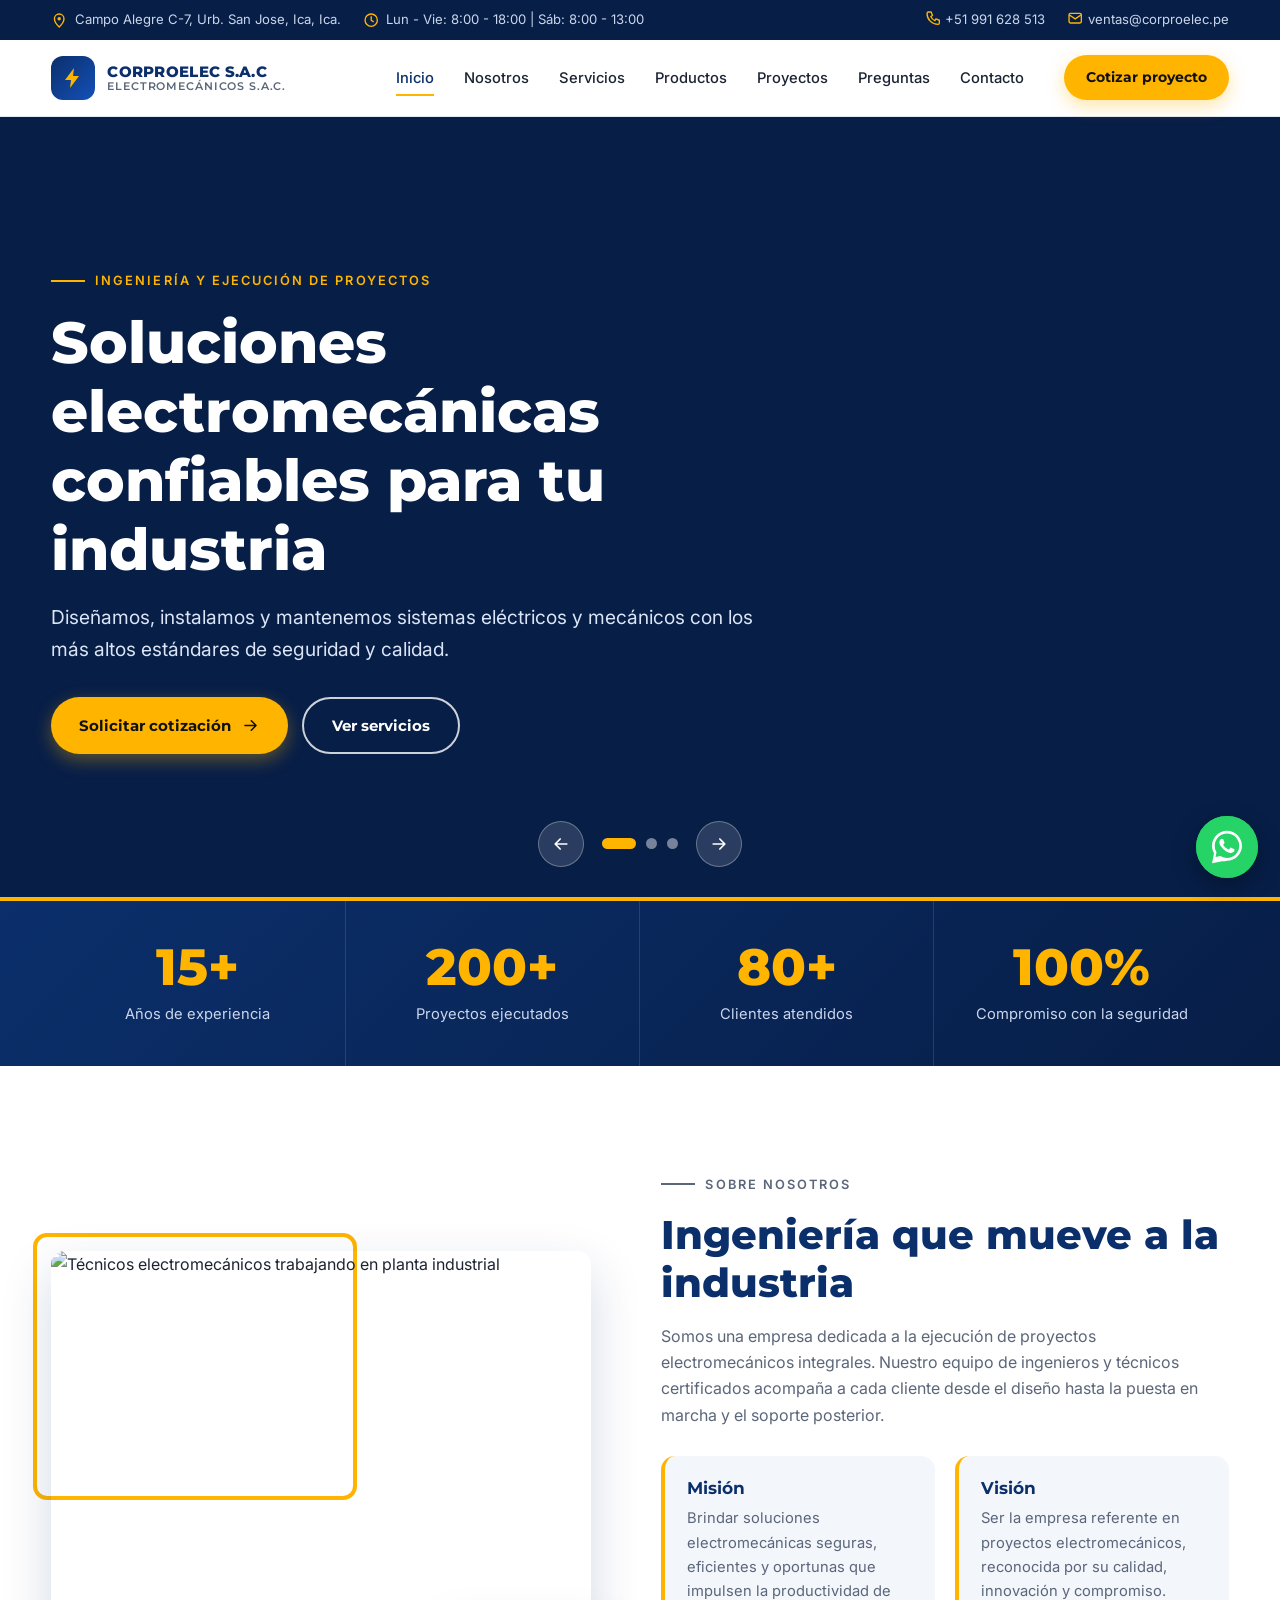
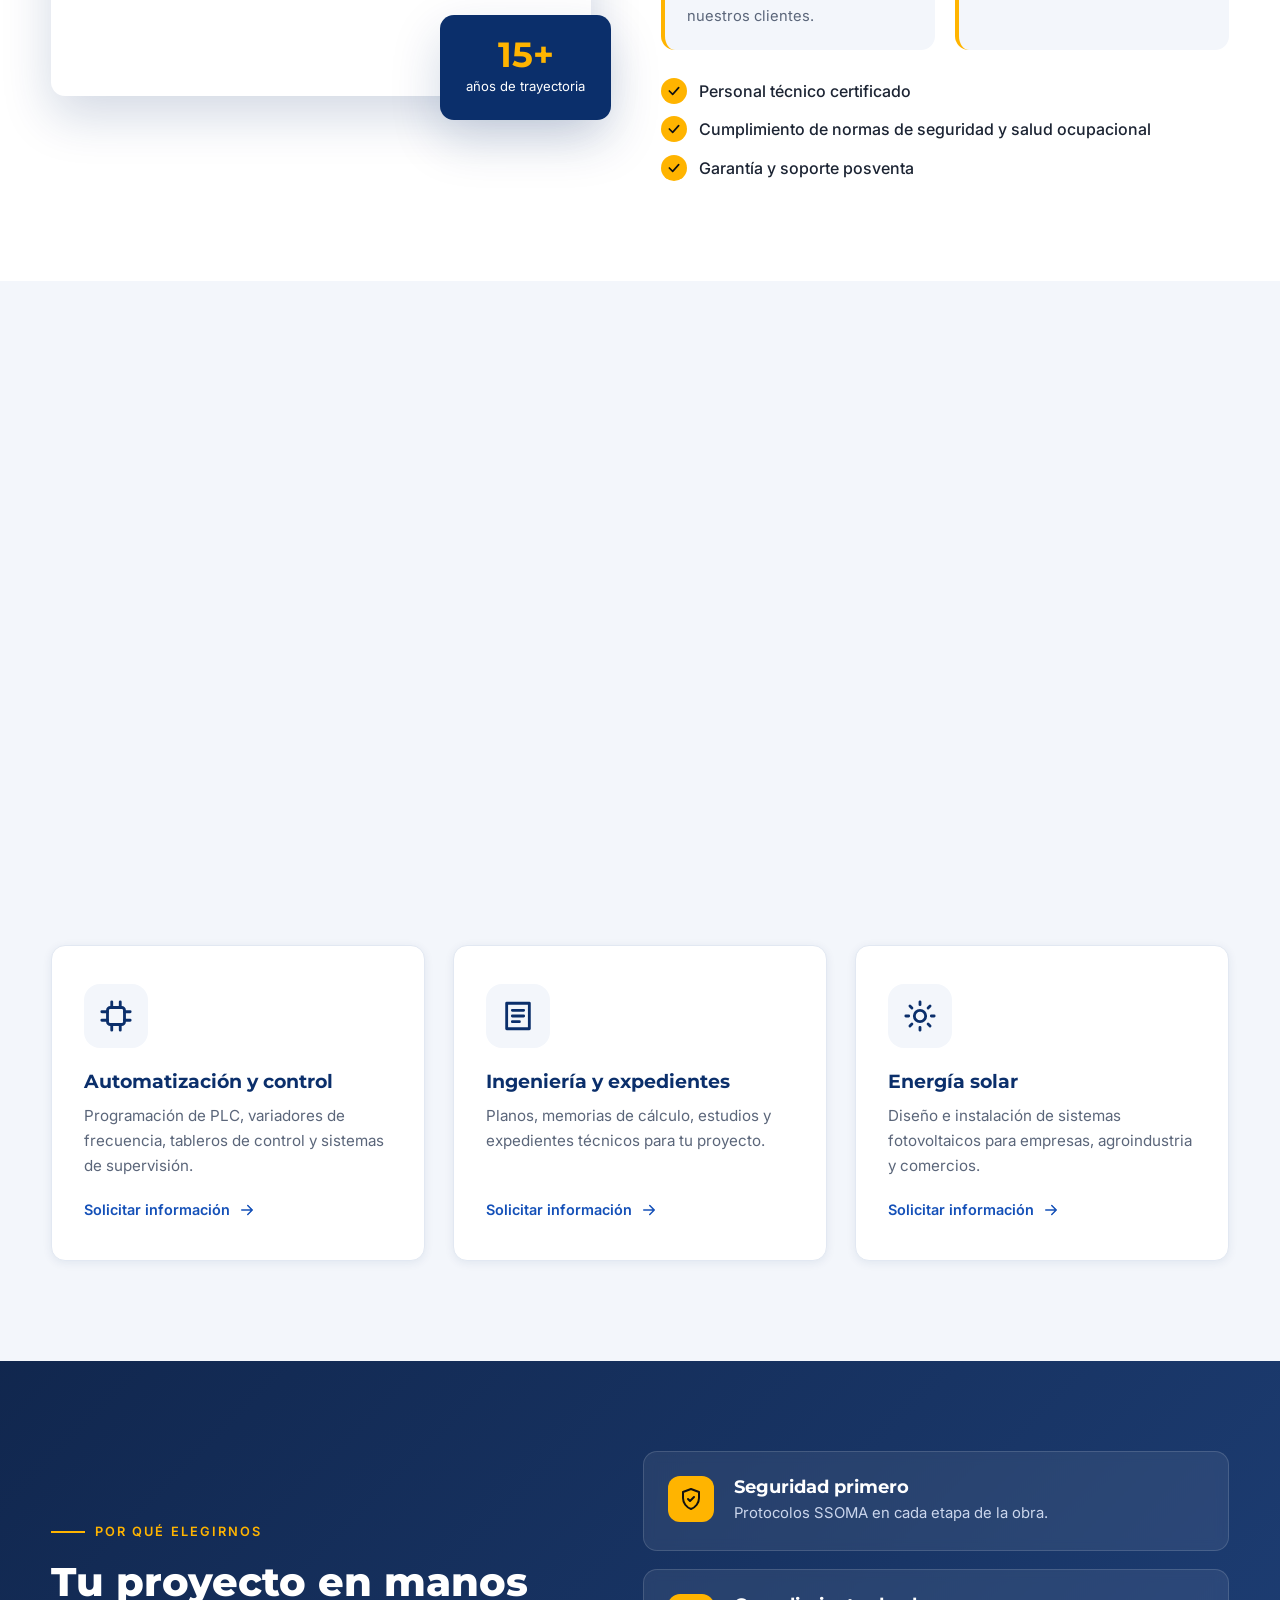
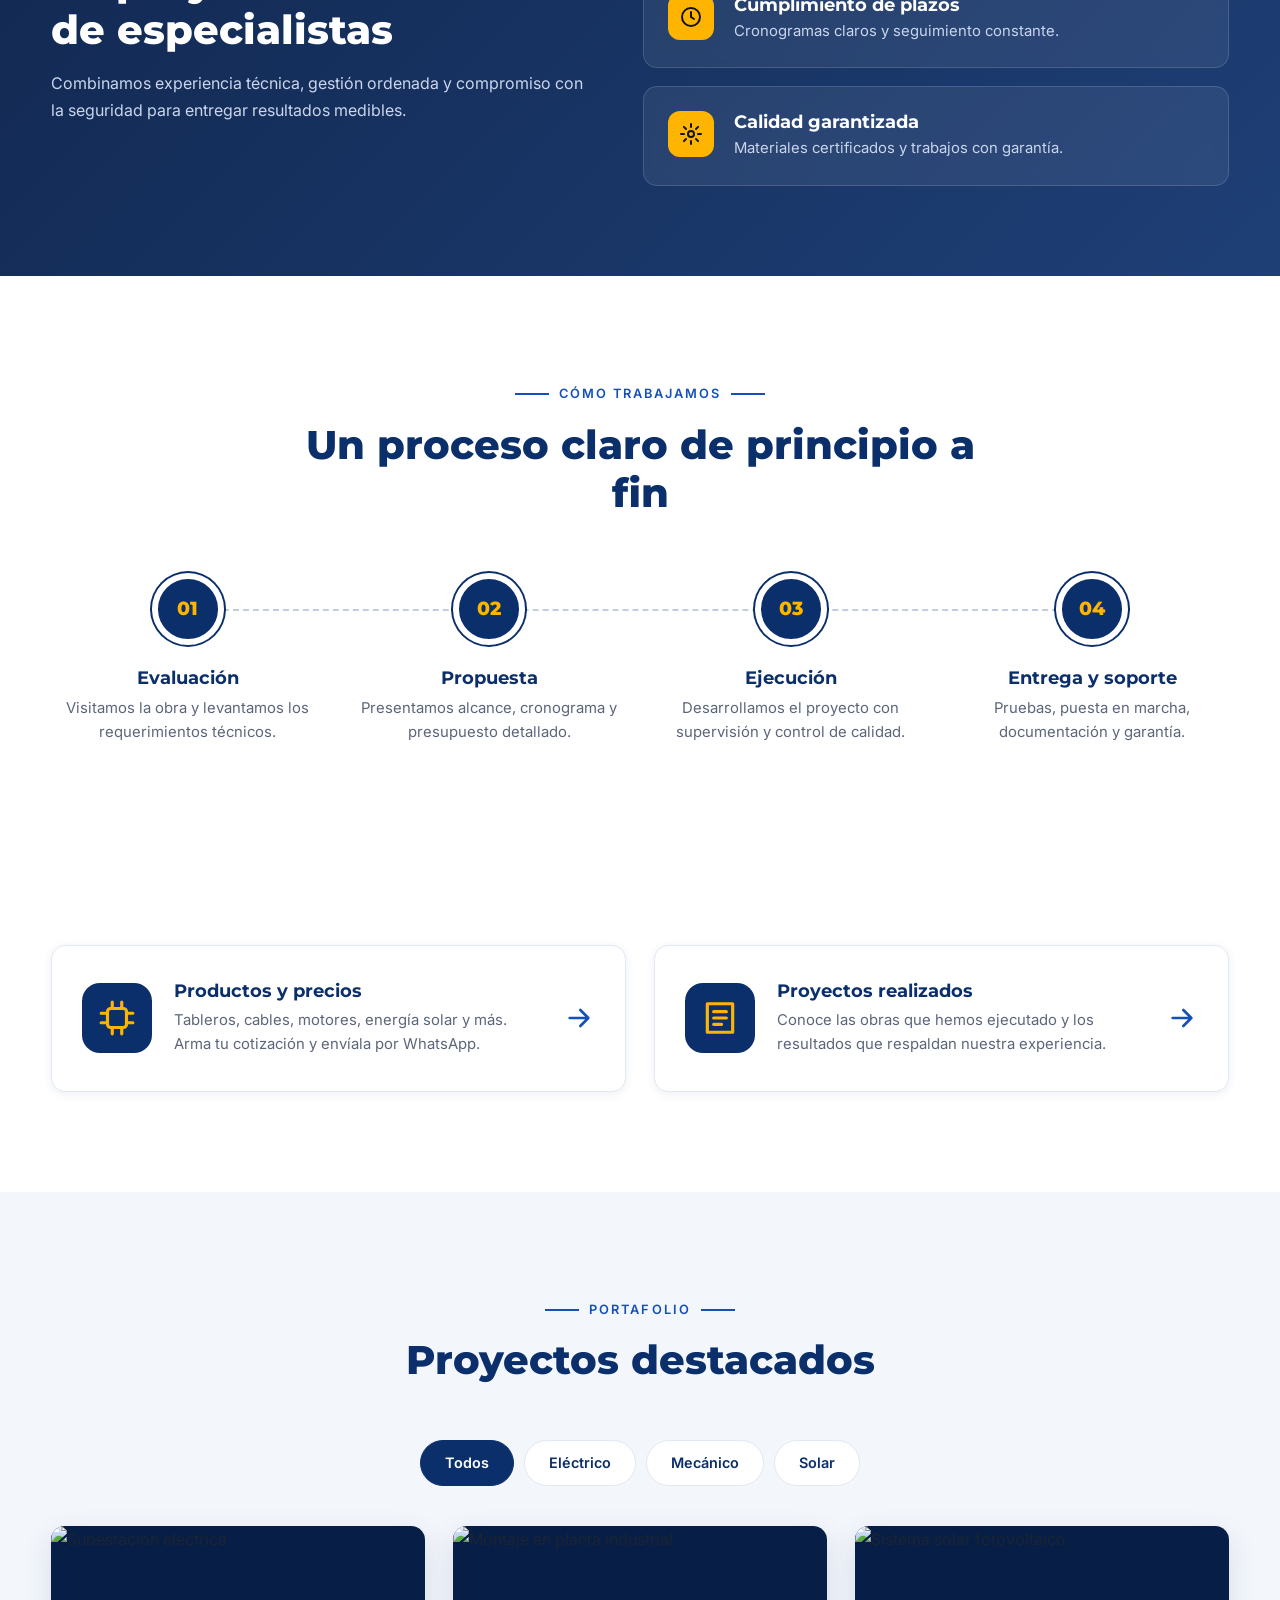
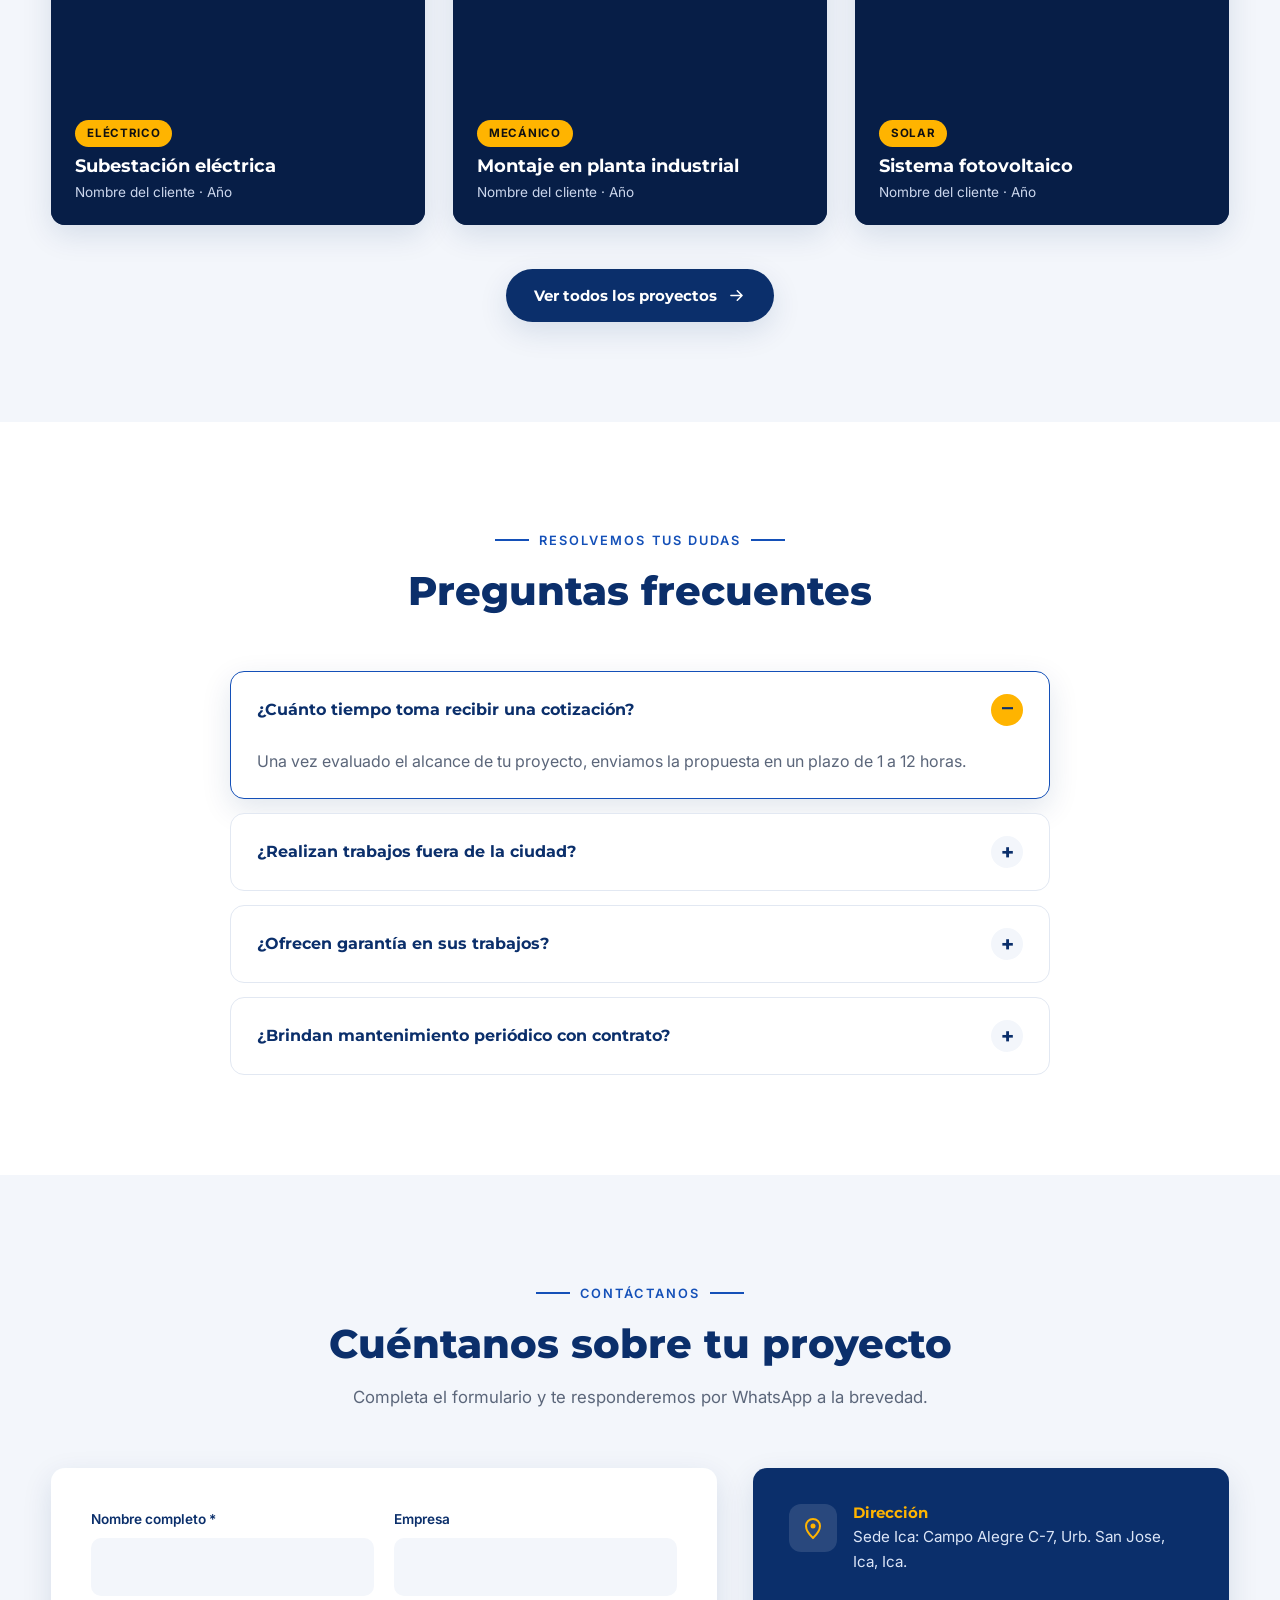
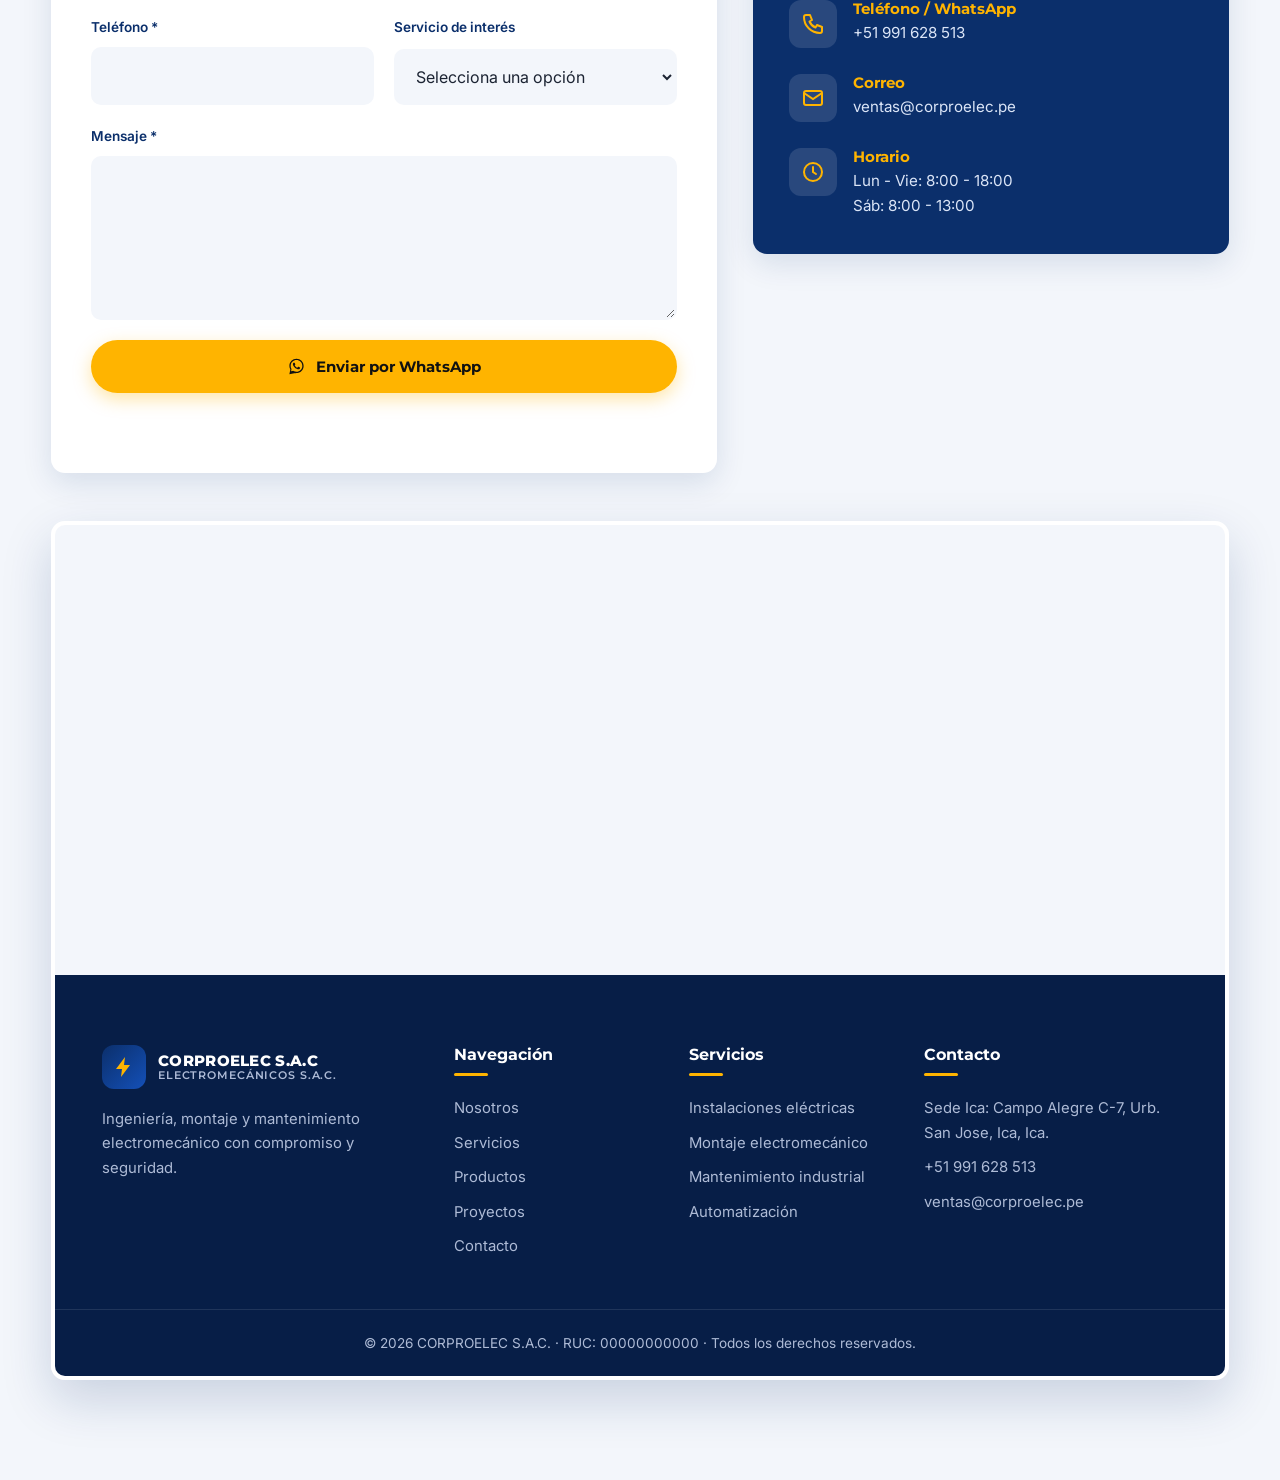
==== commit 93e23fe6: "Add files via upload" ====
--- a/index.html
+++ b/index.html
@@ -89,7 +89,7 @@
   <header class="header" id="header">
     <div class="container header__inner">
       <a href="#inicio" class="brand" aria-label="Ir al inicio">
-        <!-- Reemplazar por <img src="logo.png" alt="Logo"> cuando tengas el logo -->
+        
         <span class="brand__mark"><svg class="icon"><use href="#i-bolt"/></svg></span>
         <span class="brand__name">CORPROELEC S.A.C<small>Electromecánicos S.A.C.</small></span>
       </a>
--- a/paginas.css
+++ b/paginas.css
@@ -174,4 +174,31 @@
   .quote-fab > span:not(.quote-fab__count) { display: none; }
   .shortcut { padding: 26px 20px; gap: 16px; }
   .modal__meta div { grid-template-columns: 1fr; gap: 2px; }
+}
+/* ---------- Corrección del menú en celular ---------- */
+@media (max-width: 860px) {
+  .header {
+    -webkit-backdrop-filter: none !important;
+    backdrop-filter: none !important;
+    background: #fff;
+  }
+  /* Al abrir el menú, el encabezado se fija arriba de la pantalla */
+  body.menu-open .header {
+    position: fixed;
+    top: 0;
+    left: 0;
+    right: 0;
+  }
+  .brand,
+  .nav-toggle {
+    position: relative;
+    z-index: 95;
+  }
+  .nav {
+    top: 0;
+    bottom: 0;
+    z-index: 90;
+    padding-top: calc(var(--header-h) + 24px);
+    padding-bottom: 120px;   /* para llegar al botón aunque la barra de Safari tape */
+  }
 }
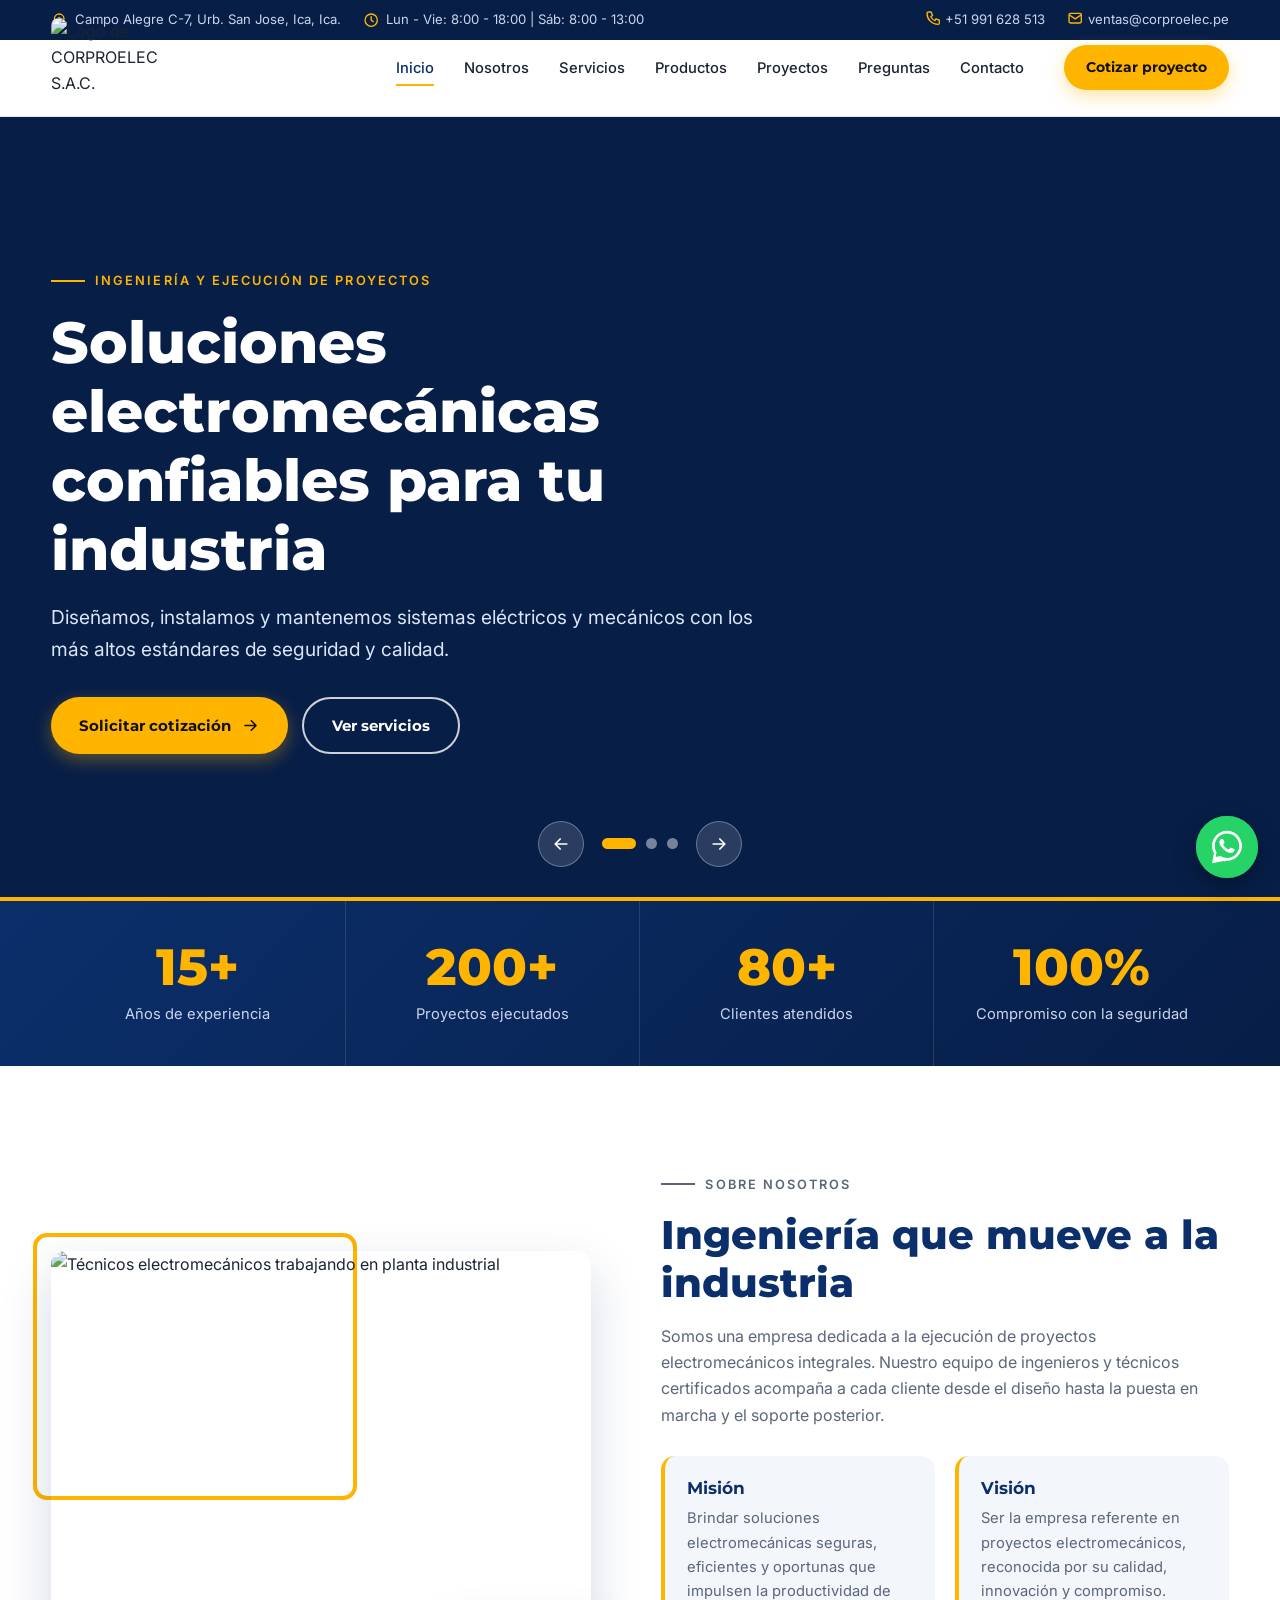
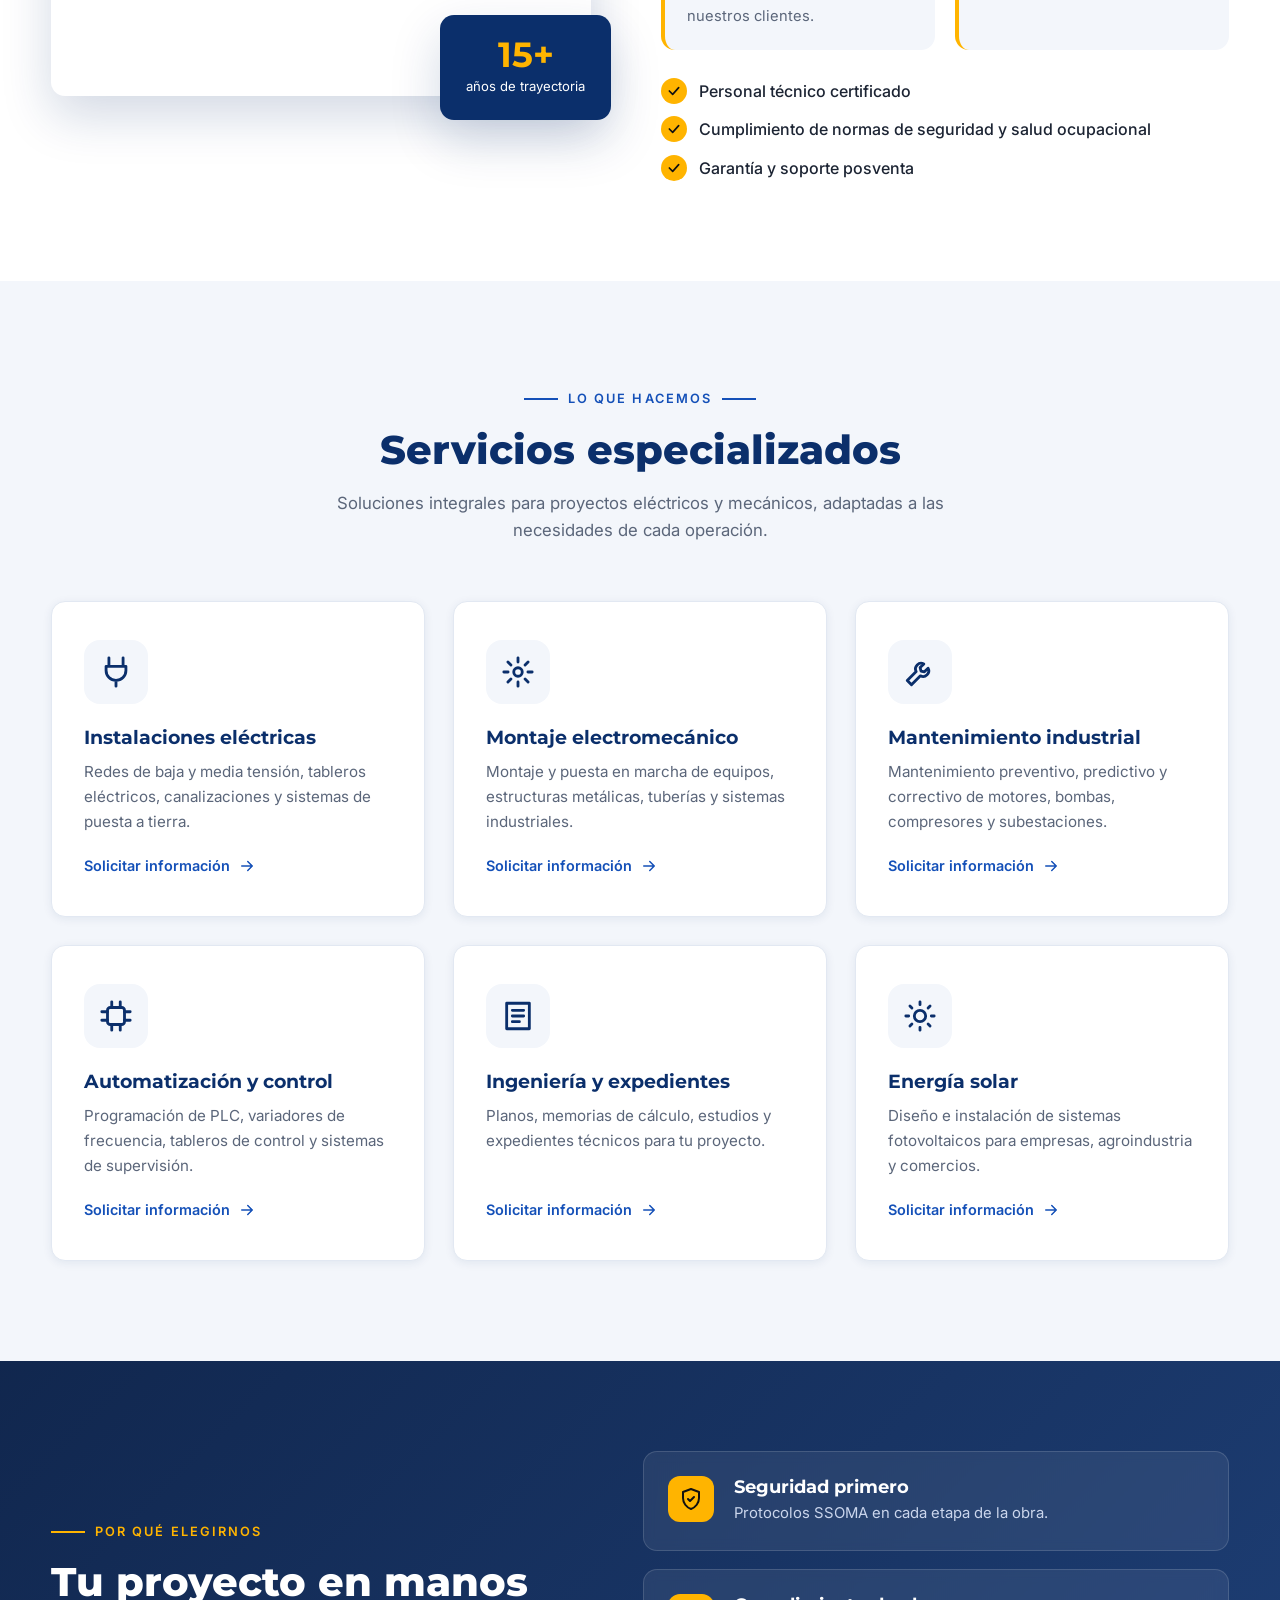
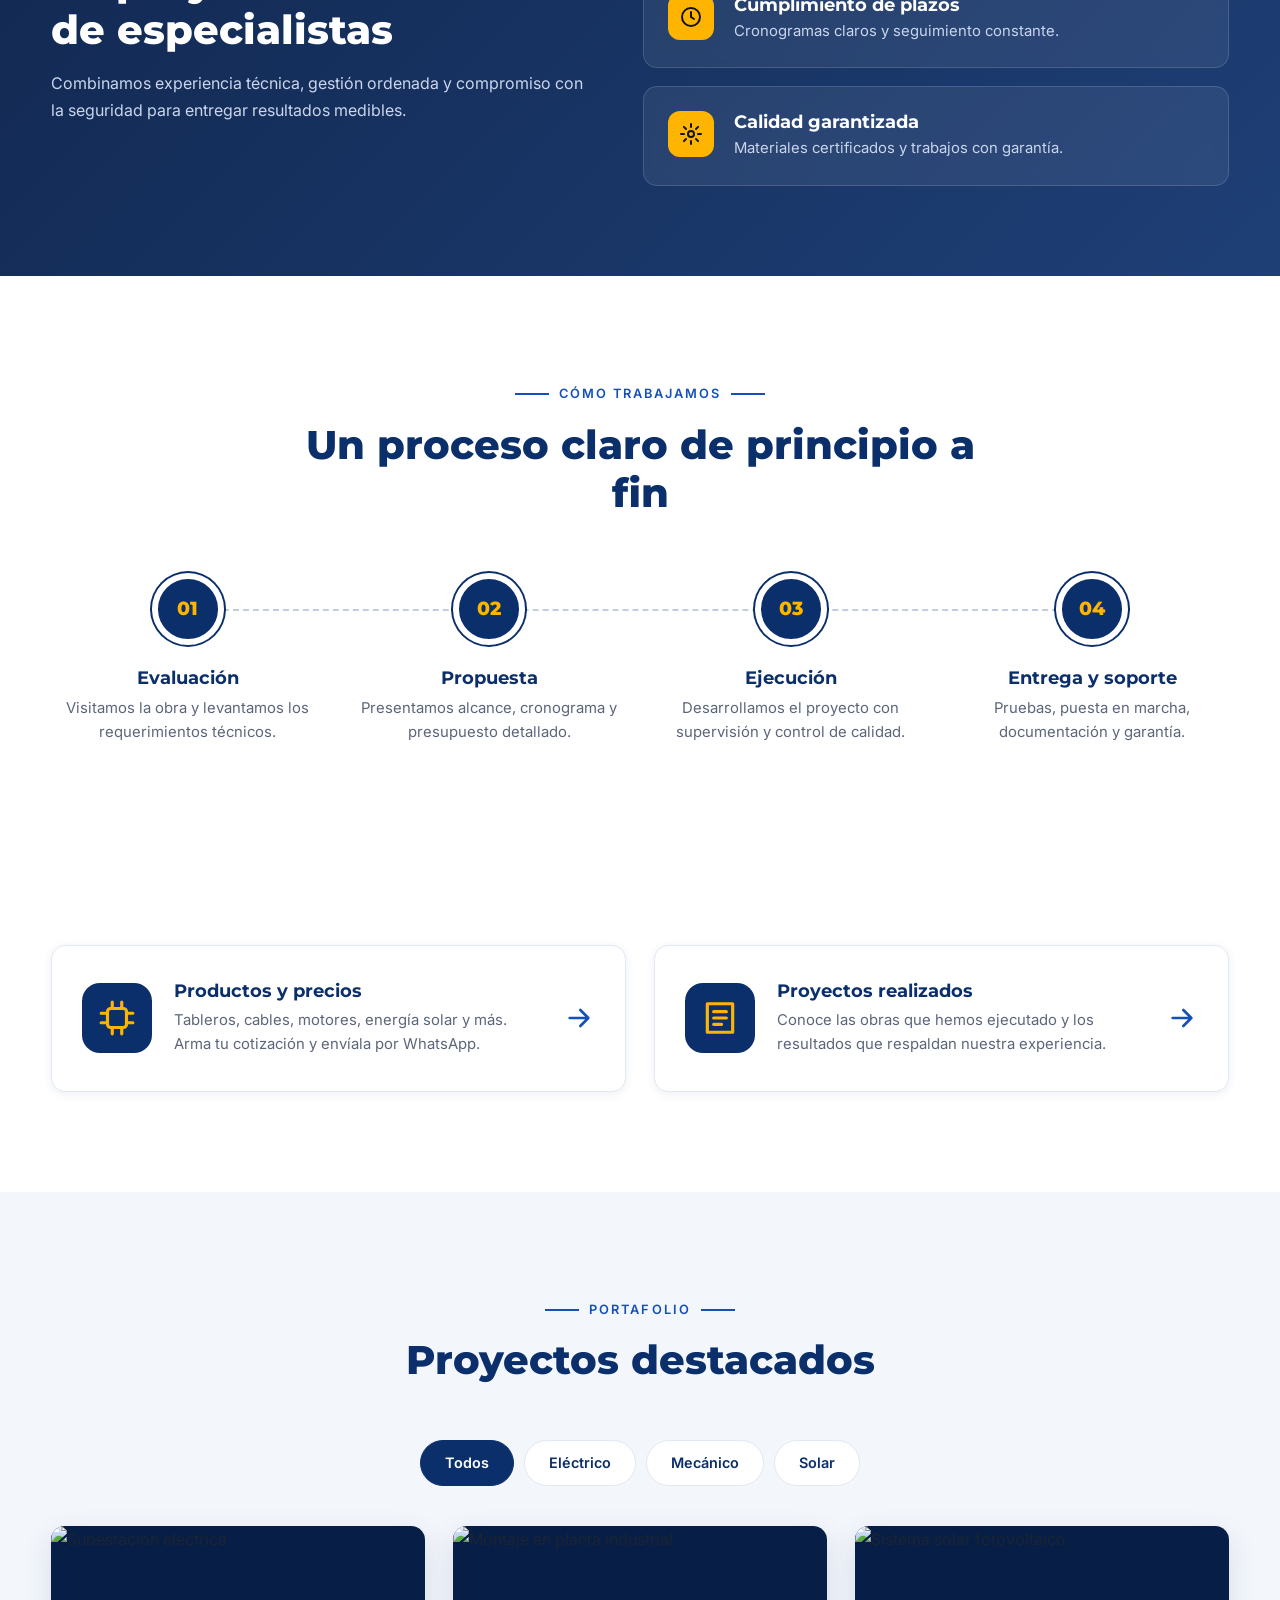
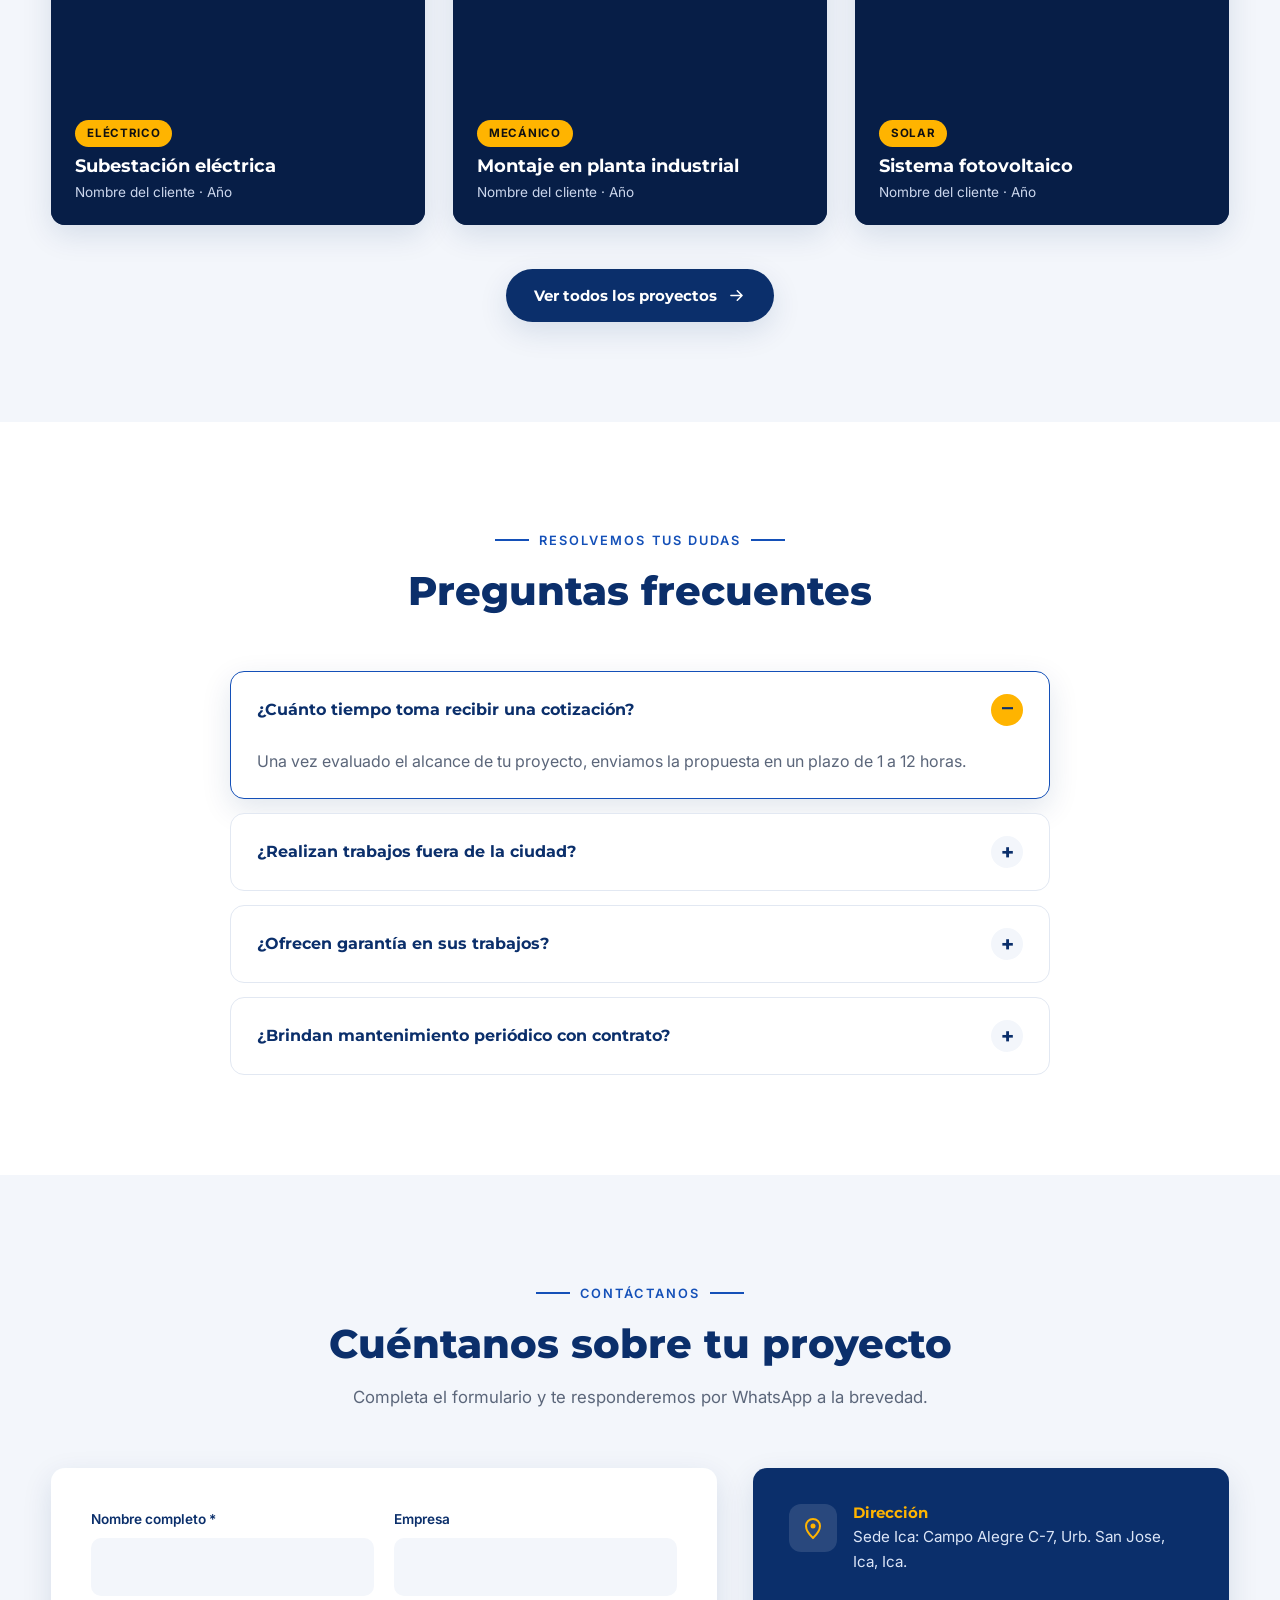
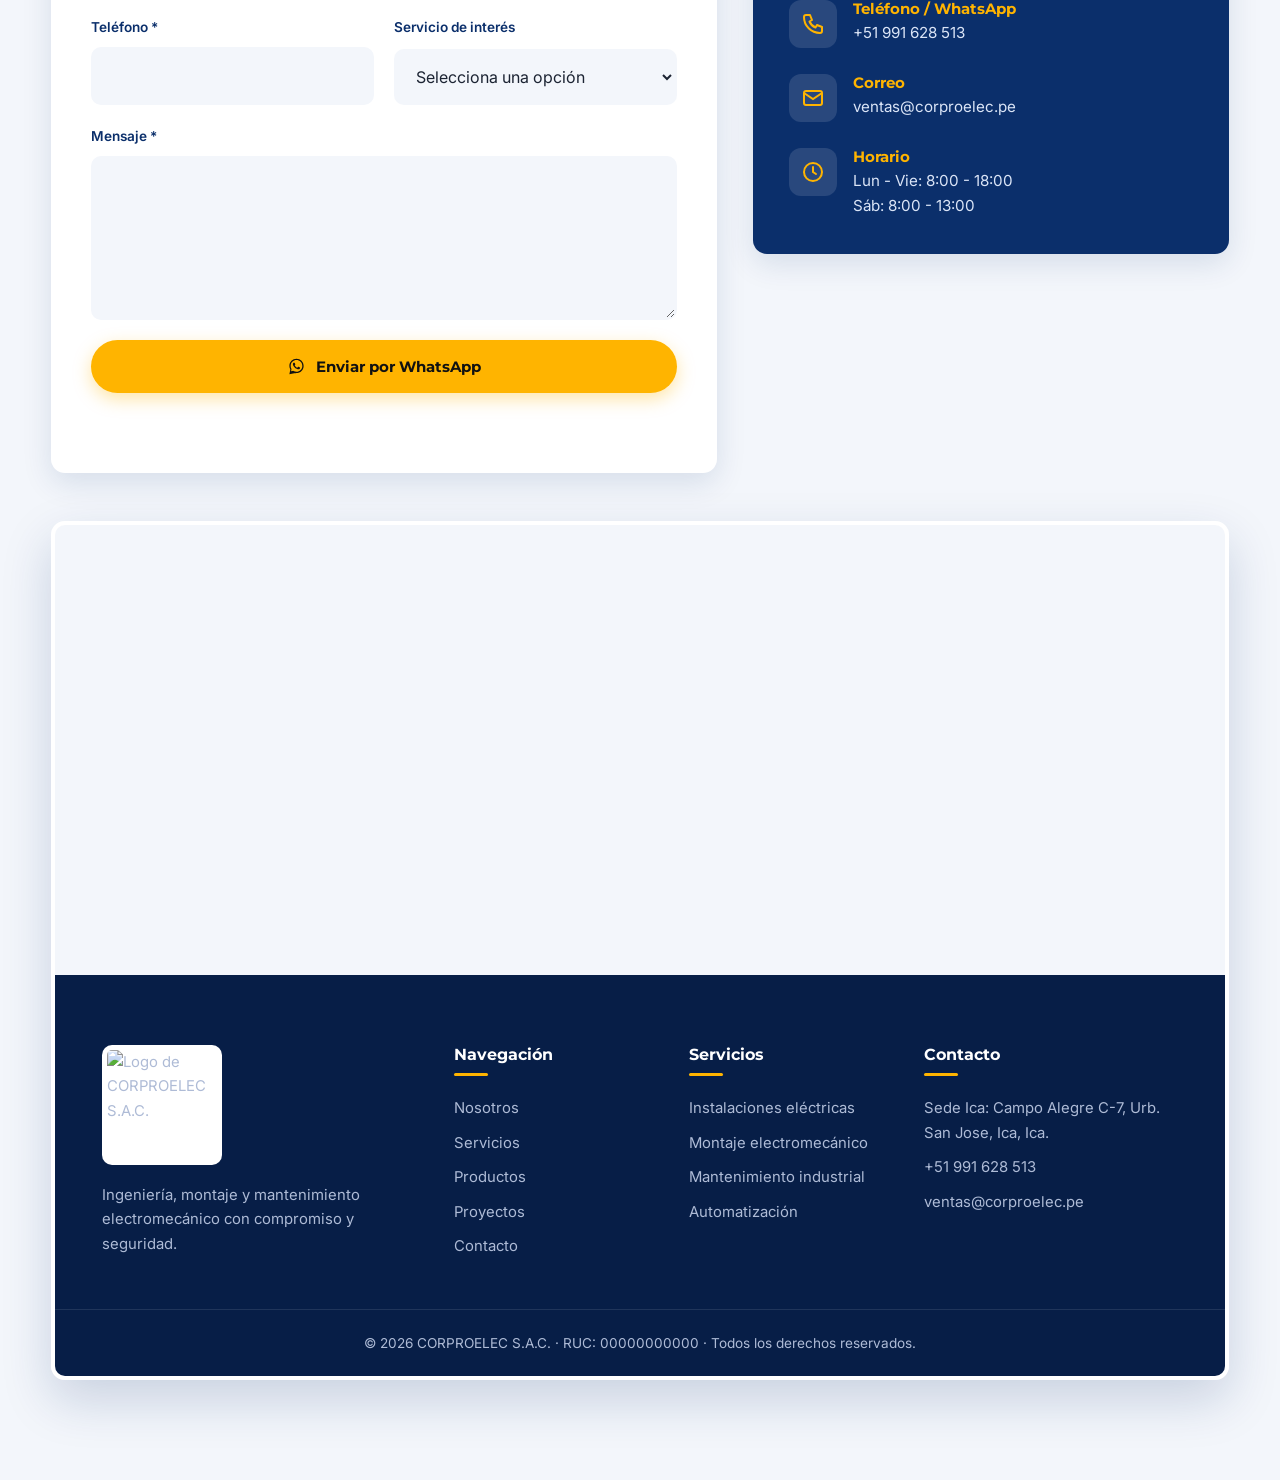
==== commit a6b3732f: "Add files via upload" ====
--- a/index.html
+++ b/index.html
@@ -2,6 +2,8 @@
 <html lang="es-PE">
 <head>
   <meta charset="UTF-8">
+  <link rel="icon" type="image/png" href="img/icono.png?v=4">
+  <link rel="apple-touch-icon" href="img/icono.png?v=4">
   <meta name="viewport" content="width=device-width, initial-scale=1.0">
 
   <!-- SEO -->
@@ -90,8 +92,7 @@
     <div class="container header__inner">
       <a href="#inicio" class="brand" aria-label="Ir al inicio">
         
-        <span class="brand__mark"><svg class="icon"><use href="#i-bolt"/></svg></span>
-        <span class="brand__name">CORPROELEC S.A.C<small>Electromecánicos S.A.C.</small></span>
+        <img class="brand__logo" src="img/logo.png" alt="Logo de CORPROELEC S.A.C." width="48" height="48">
       </a>
 
       <button class="nav-toggle" id="navToggle" aria-label="Abrir menú" aria-expanded="false" aria-controls="nav">
@@ -455,8 +456,7 @@
     <div class="container footer__grid">
       <div class="footer__col">
         <a href="#inicio" class="brand brand--light">
-          <span class="brand__mark"><svg class="icon"><use href="#i-bolt"/></svg></span>
-          <span class="brand__name">CORPROELEC S.A.C<small>Electromecánicos S.A.C.</small></span>
+          <img class="brand__logo" src="img/logo.png" alt="Logo de CORPROELEC S.A.C." width="48" height="48">
         </a>
         <p>Ingeniería, montaje y mantenimiento electromecánico con compromiso y seguridad.</p>
       </div>
--- a/style.css
+++ b/style.css
@@ -439,4 +439,40 @@
 @media (prefers-reduced-motion: reduce) {
   *, *::before, *::after { animation-duration: .01ms !important; animation-iteration-count: 1 !important; transition-duration: .01ms !important; scroll-behavior: auto !important; }
   .js .reveal { opacity: 1; transform: none; }
+}
+  /* Al abrir el menú, el encabezado se fija arriba de la pantalla */
+  body.menu-open .header {
+    position: fixed;
+    top: 0;
+    left: 0;
+    right: 0;
+  }
+  .brand,
+  .nav-toggle {
+    position: relative;
+    z-index: 95;
+  }
+  .nav {
+    top: 0;
+    bottom: 0;
+    z-index: 90;
+    padding-top: calc(var(--header-h) + 24px);
+    padding-bottom: 120px;   /* para llegar al botón aunque la barra de Safari tape */
+  }
+  /* ---------- Logo ---------- */
+.brand__logo {
+  height: 120px;
+  width: auto;
+  max-width: 280px;
+  object-fit: contain;
+  border-radius: 8px;
+}
+/* En el pie de página (fondo azul oscuro) el logo se ve sobre un fondo blanco */
+.brand--light .brand__logo {
+  background: #fff;
+  padding: 5px;
+  border-radius: 10px;
+}
+@media (max-width: 400px) {
+  .brand__logo { height: 40px; }
 }
--- a/paginas.css
+++ b/paginas.css
@@ -175,30 +175,3 @@
   .shortcut { padding: 26px 20px; gap: 16px; }
   .modal__meta div { grid-template-columns: 1fr; gap: 2px; }
 }
-/* ---------- Corrección del menú en celular ---------- */
-@media (max-width: 860px) {
-  .header {
-    -webkit-backdrop-filter: none !important;
-    backdrop-filter: none !important;
-    background: #fff;
-  }
-  /* Al abrir el menú, el encabezado se fija arriba de la pantalla */
-  body.menu-open .header {
-    position: fixed;
-    top: 0;
-    left: 0;
-    right: 0;
-  }
-  .brand,
-  .nav-toggle {
-    position: relative;
-    z-index: 95;
-  }
-  .nav {
-    top: 0;
-    bottom: 0;
-    z-index: 90;
-    padding-top: calc(var(--header-h) + 24px);
-    padding-bottom: 120px;   /* para llegar al botón aunque la barra de Safari tape */
-  }
-}
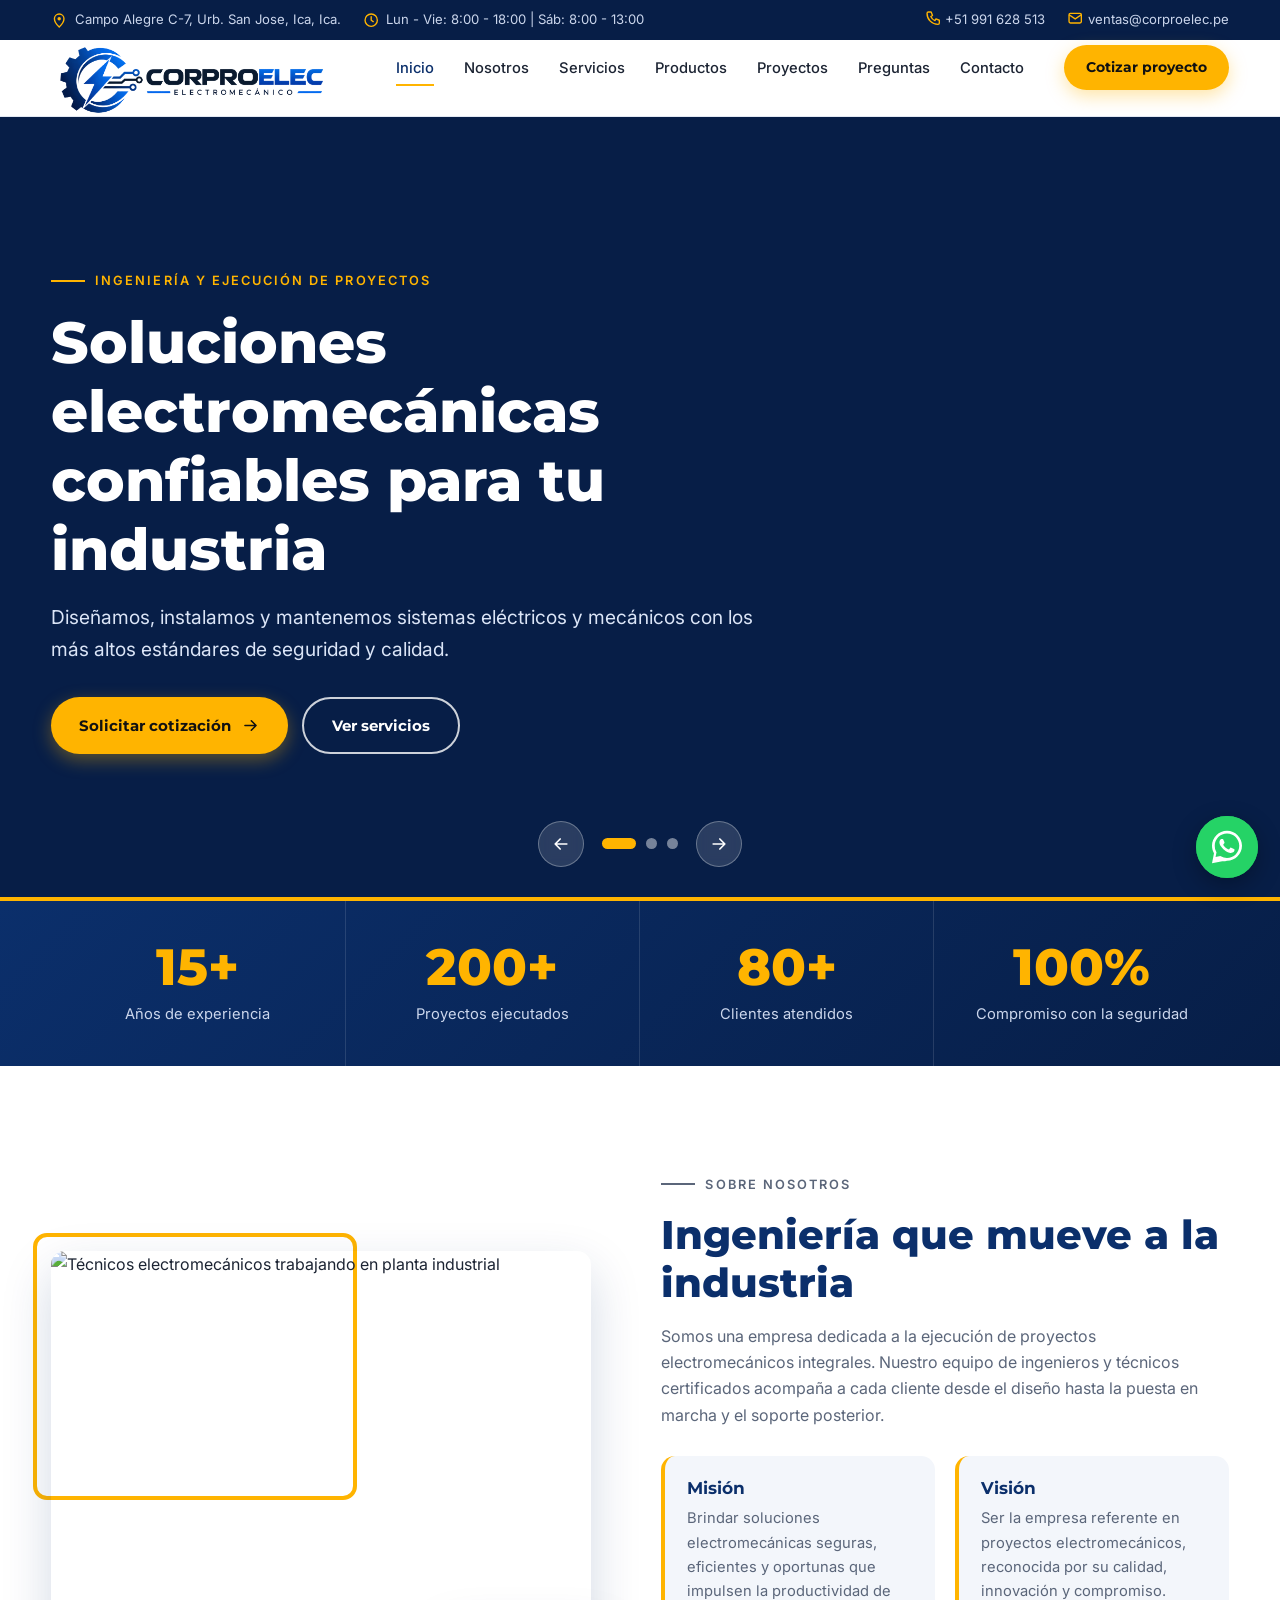
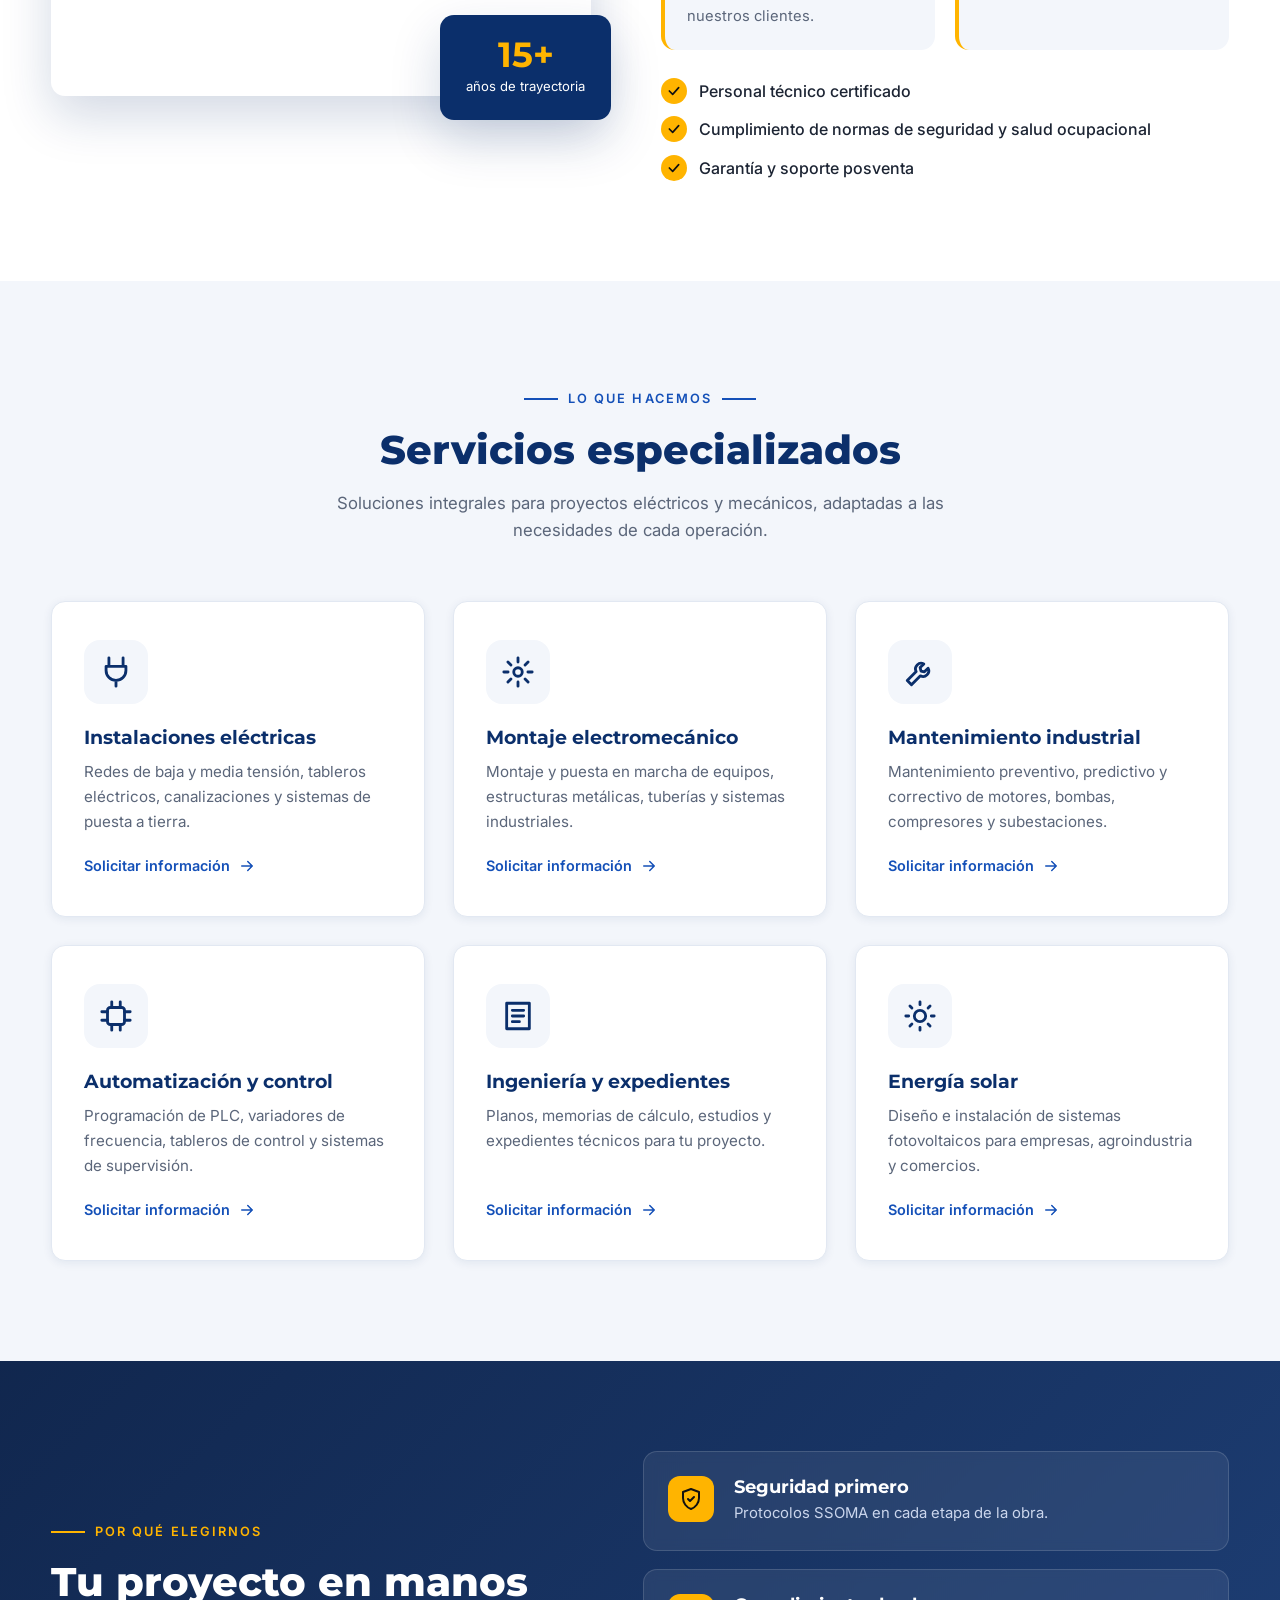
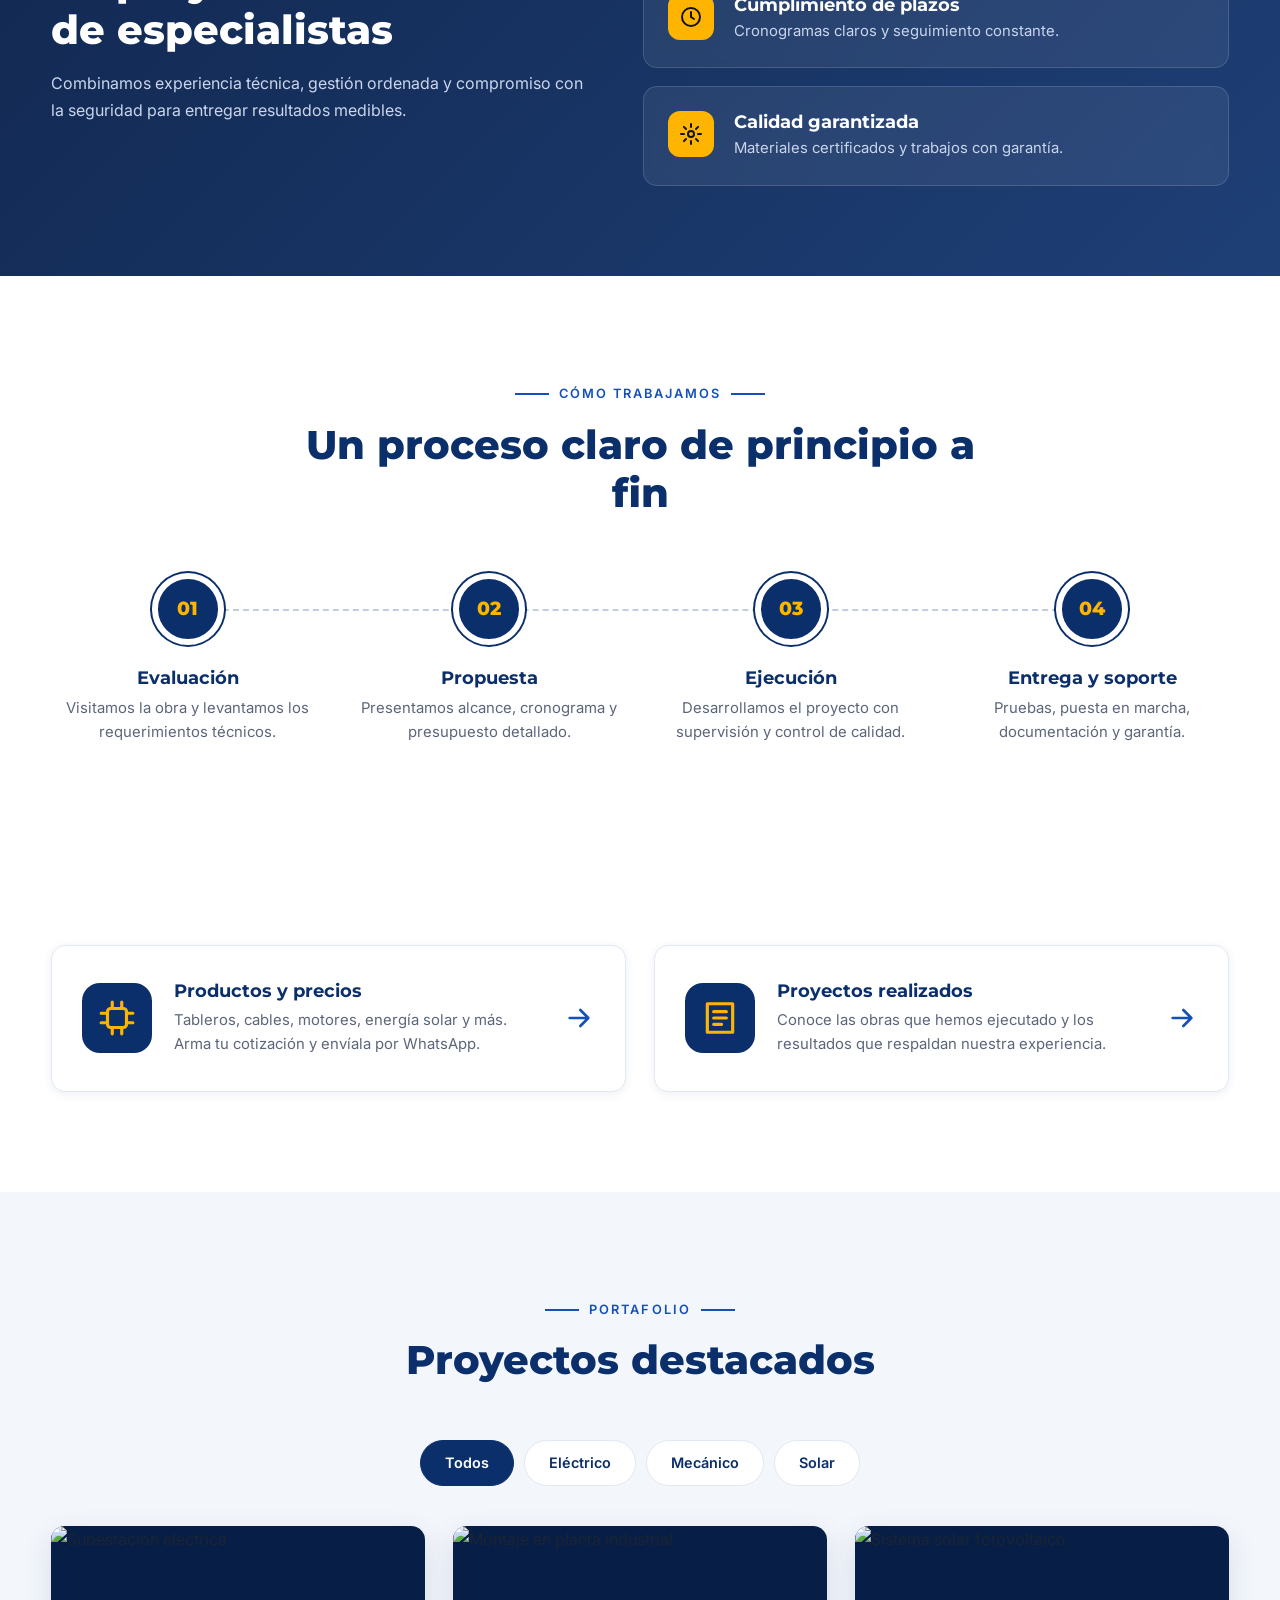
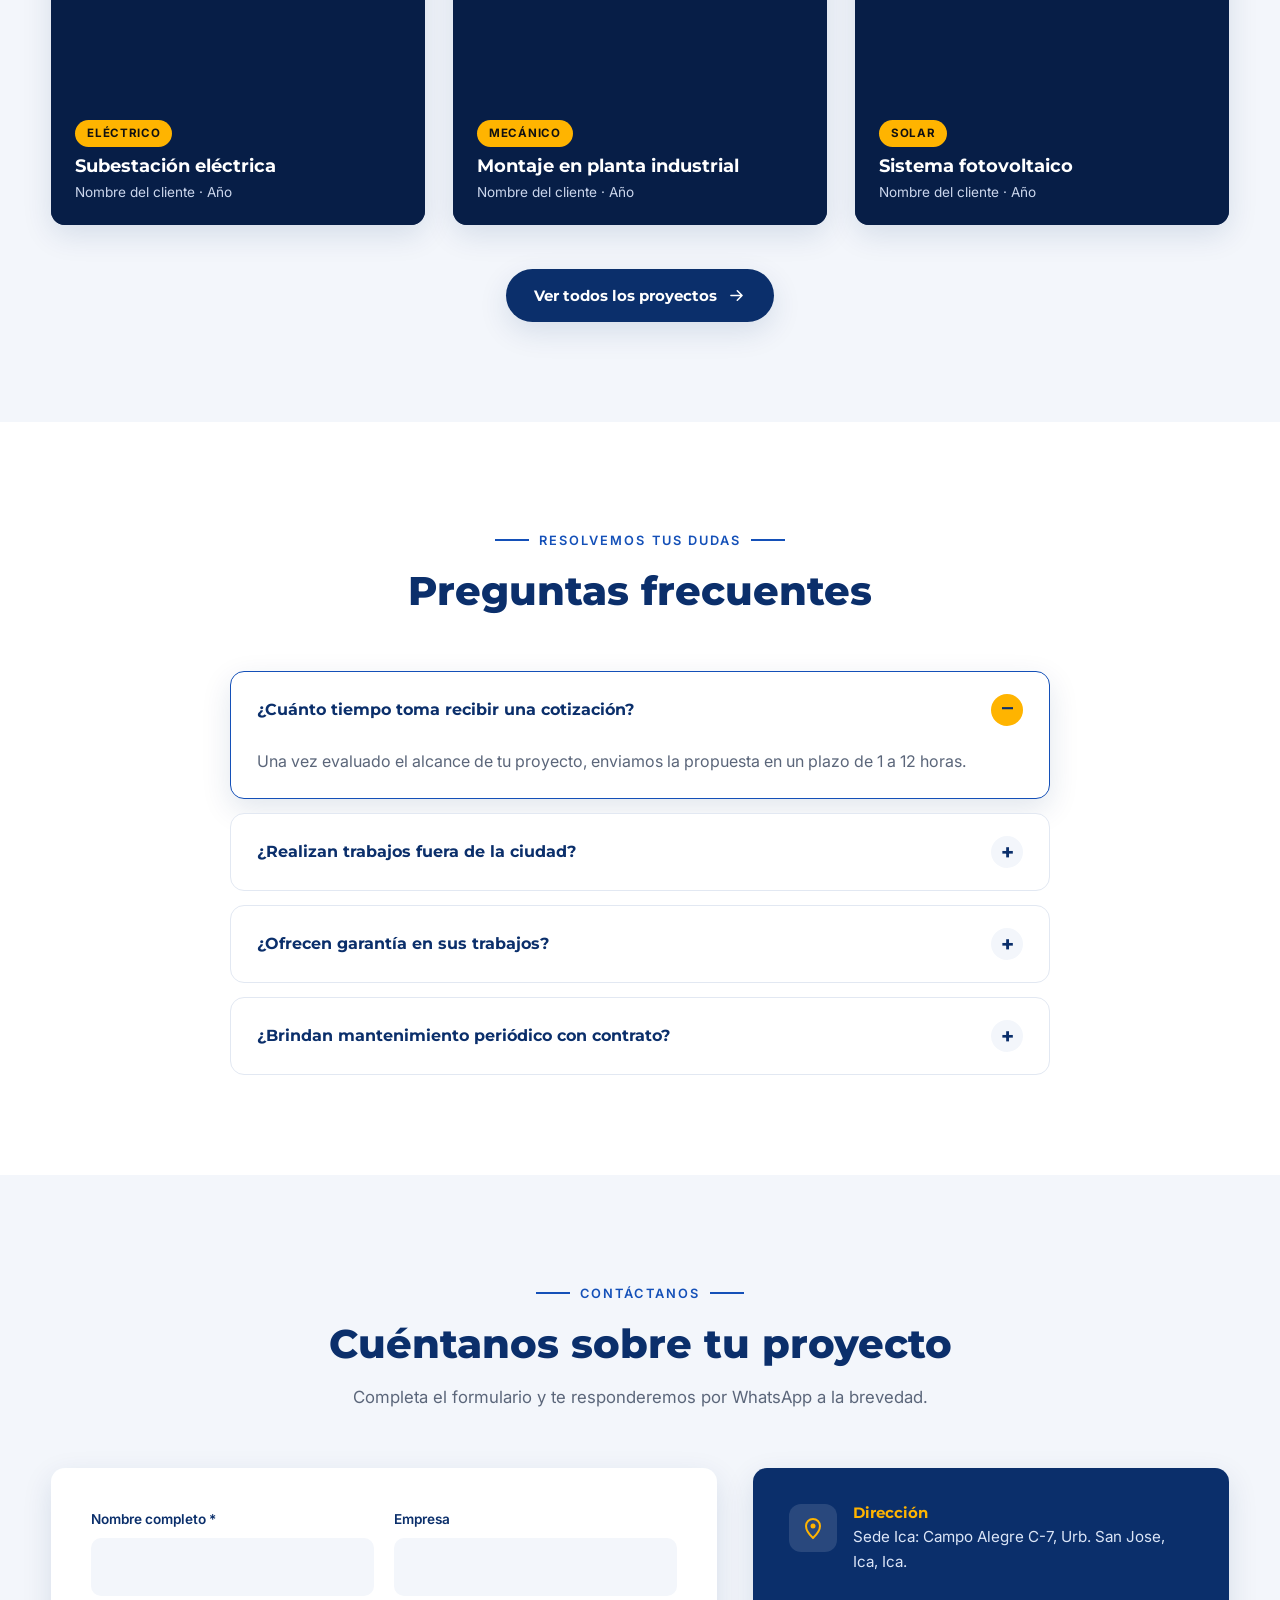
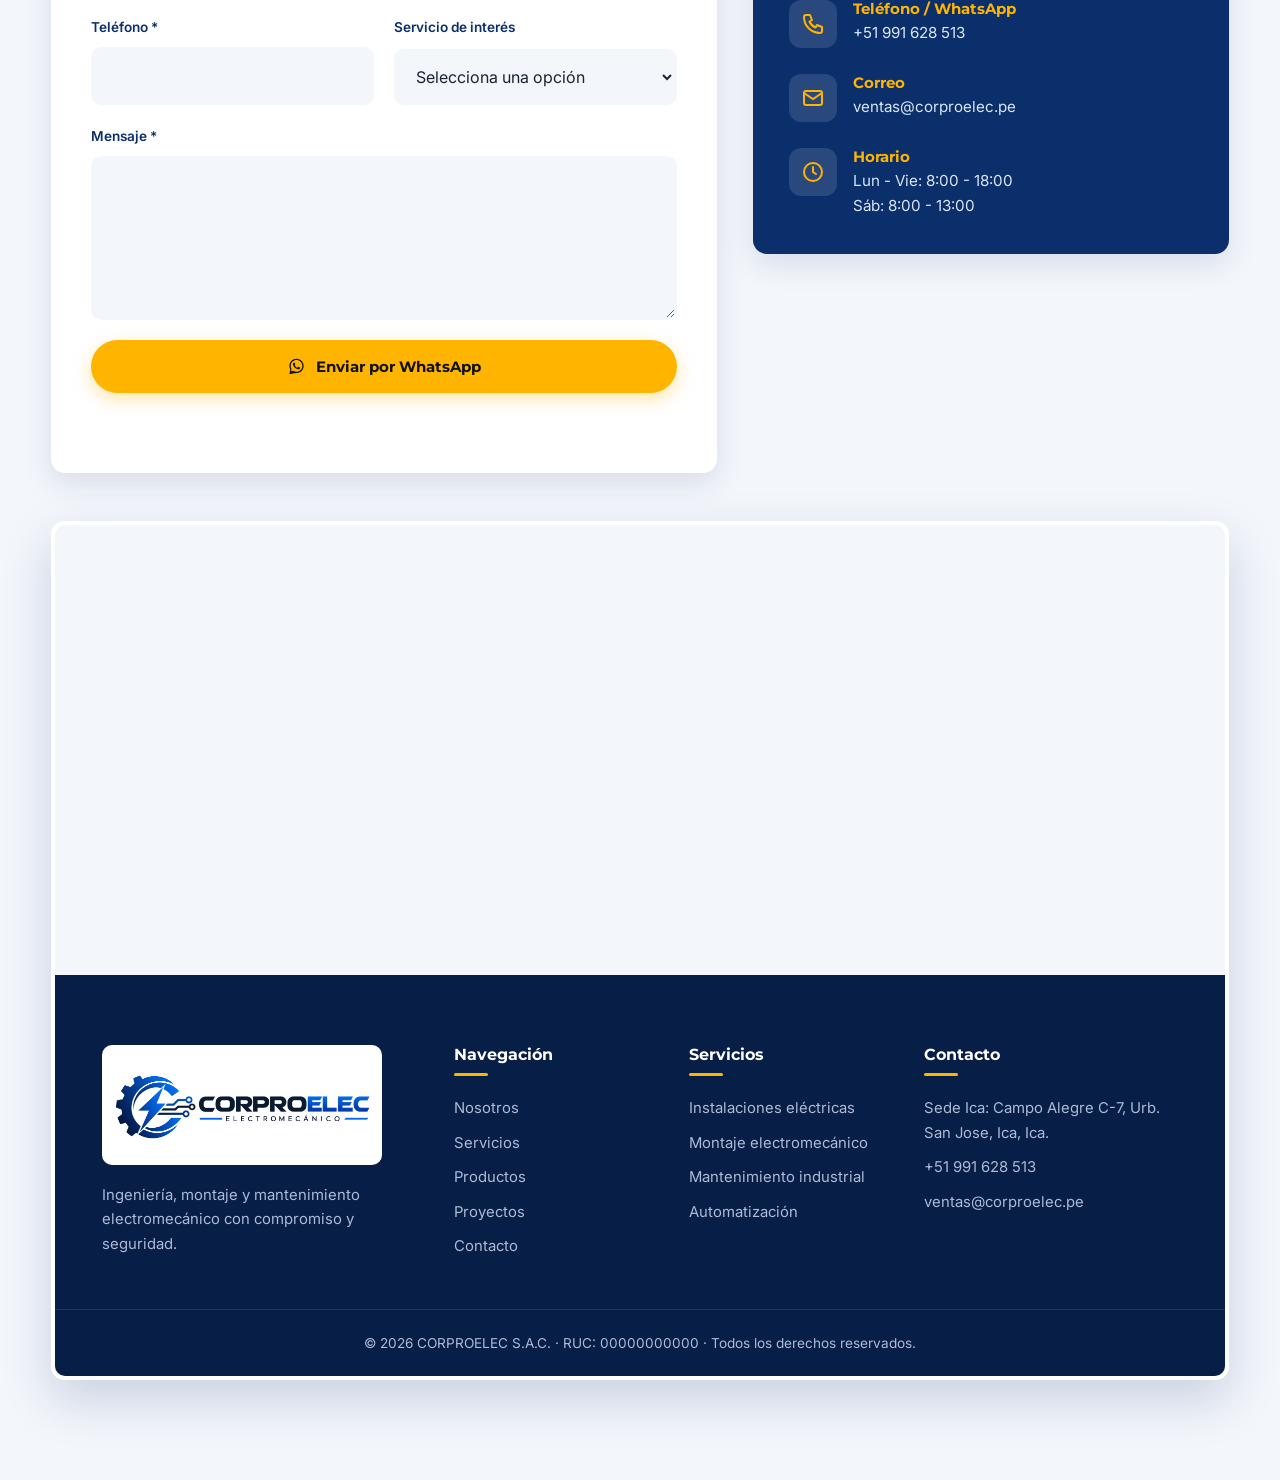
==== commit fb8dab14: "Add files via upload" ====
--- a/index.html
+++ b/index.html
@@ -2,8 +2,8 @@
 <html lang="es-PE">
 <head>
   <meta charset="UTF-8">
-  <link rel="icon" type="image/png" href="img/icono.png?v=4">
-  <link rel="apple-touch-icon" href="img/icono.png?v=4">
+  <link rel="icon" type="image/png" href="img/icono1.png?v=4">
+  <link rel="apple-touch-icon" href="img/icono1.png?v=4">
   <meta name="viewport" content="width=device-width, initial-scale=1.0">
 
   <!-- SEO -->
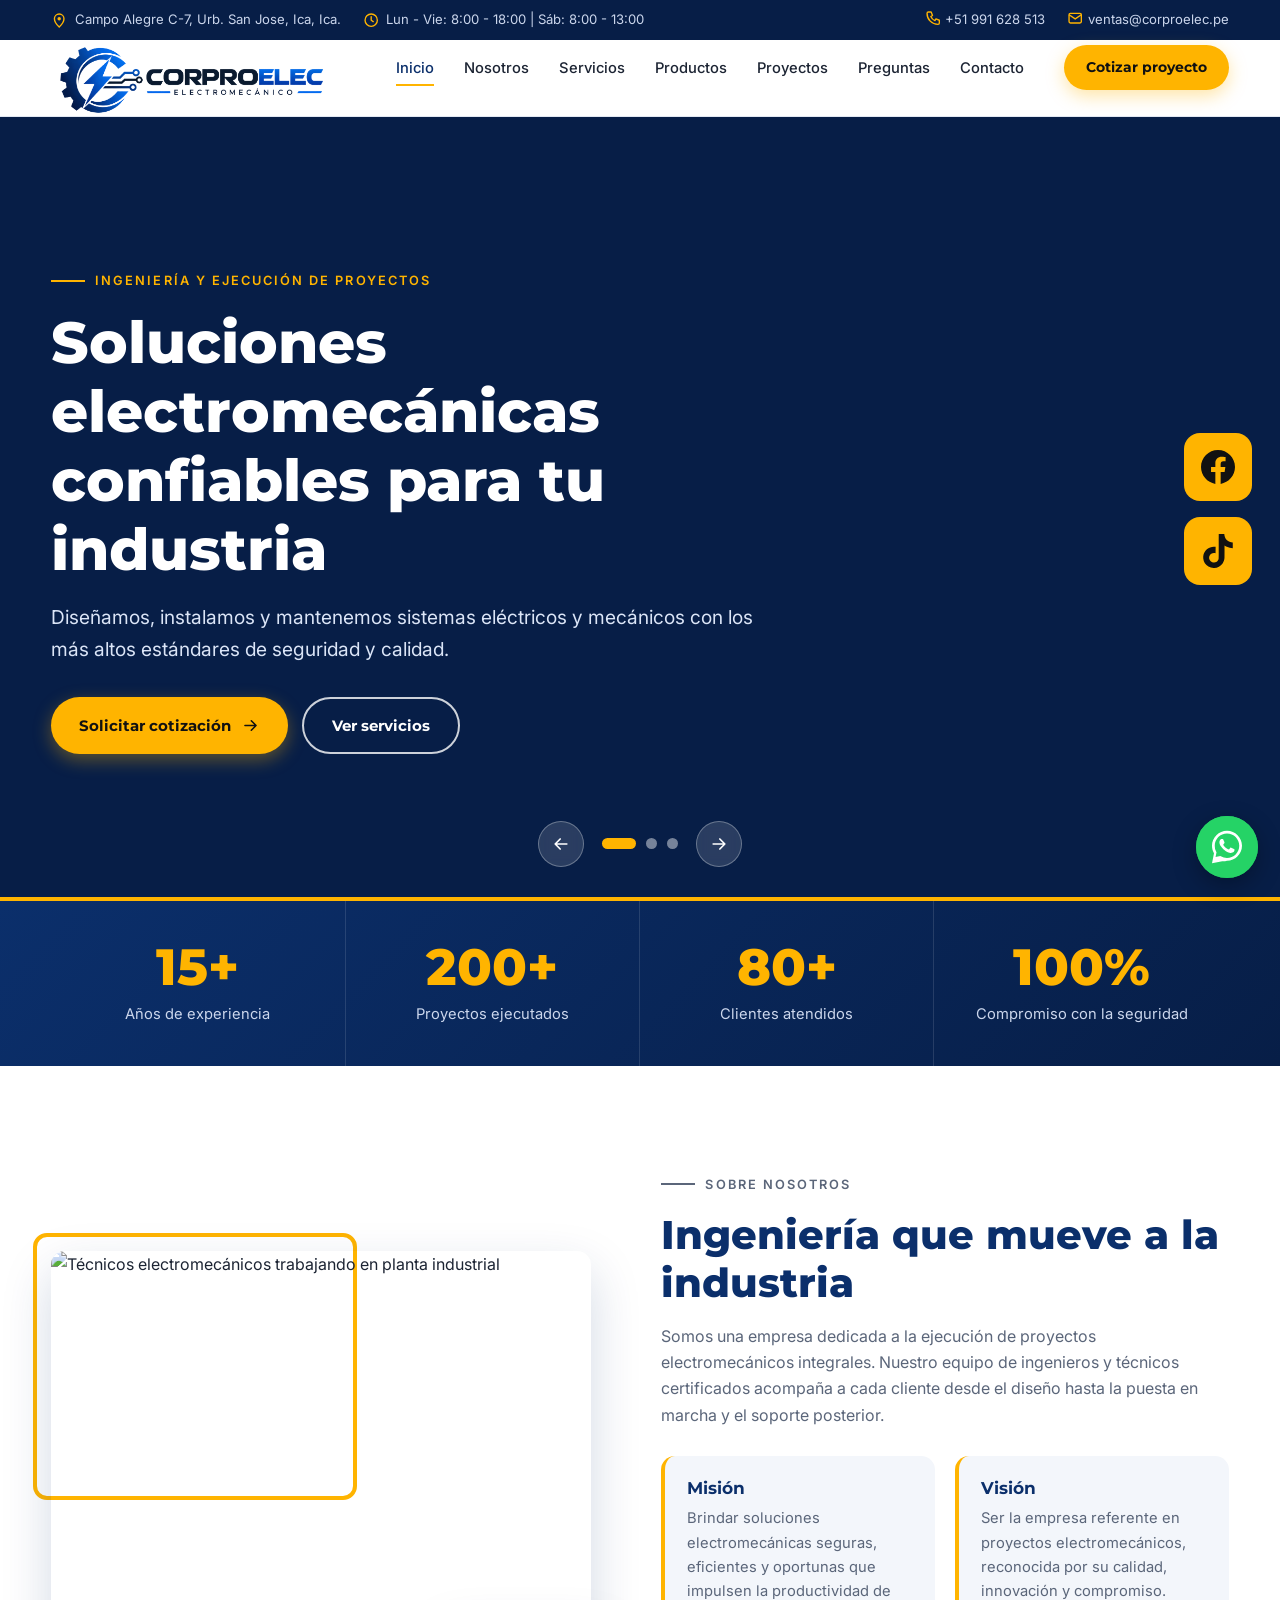
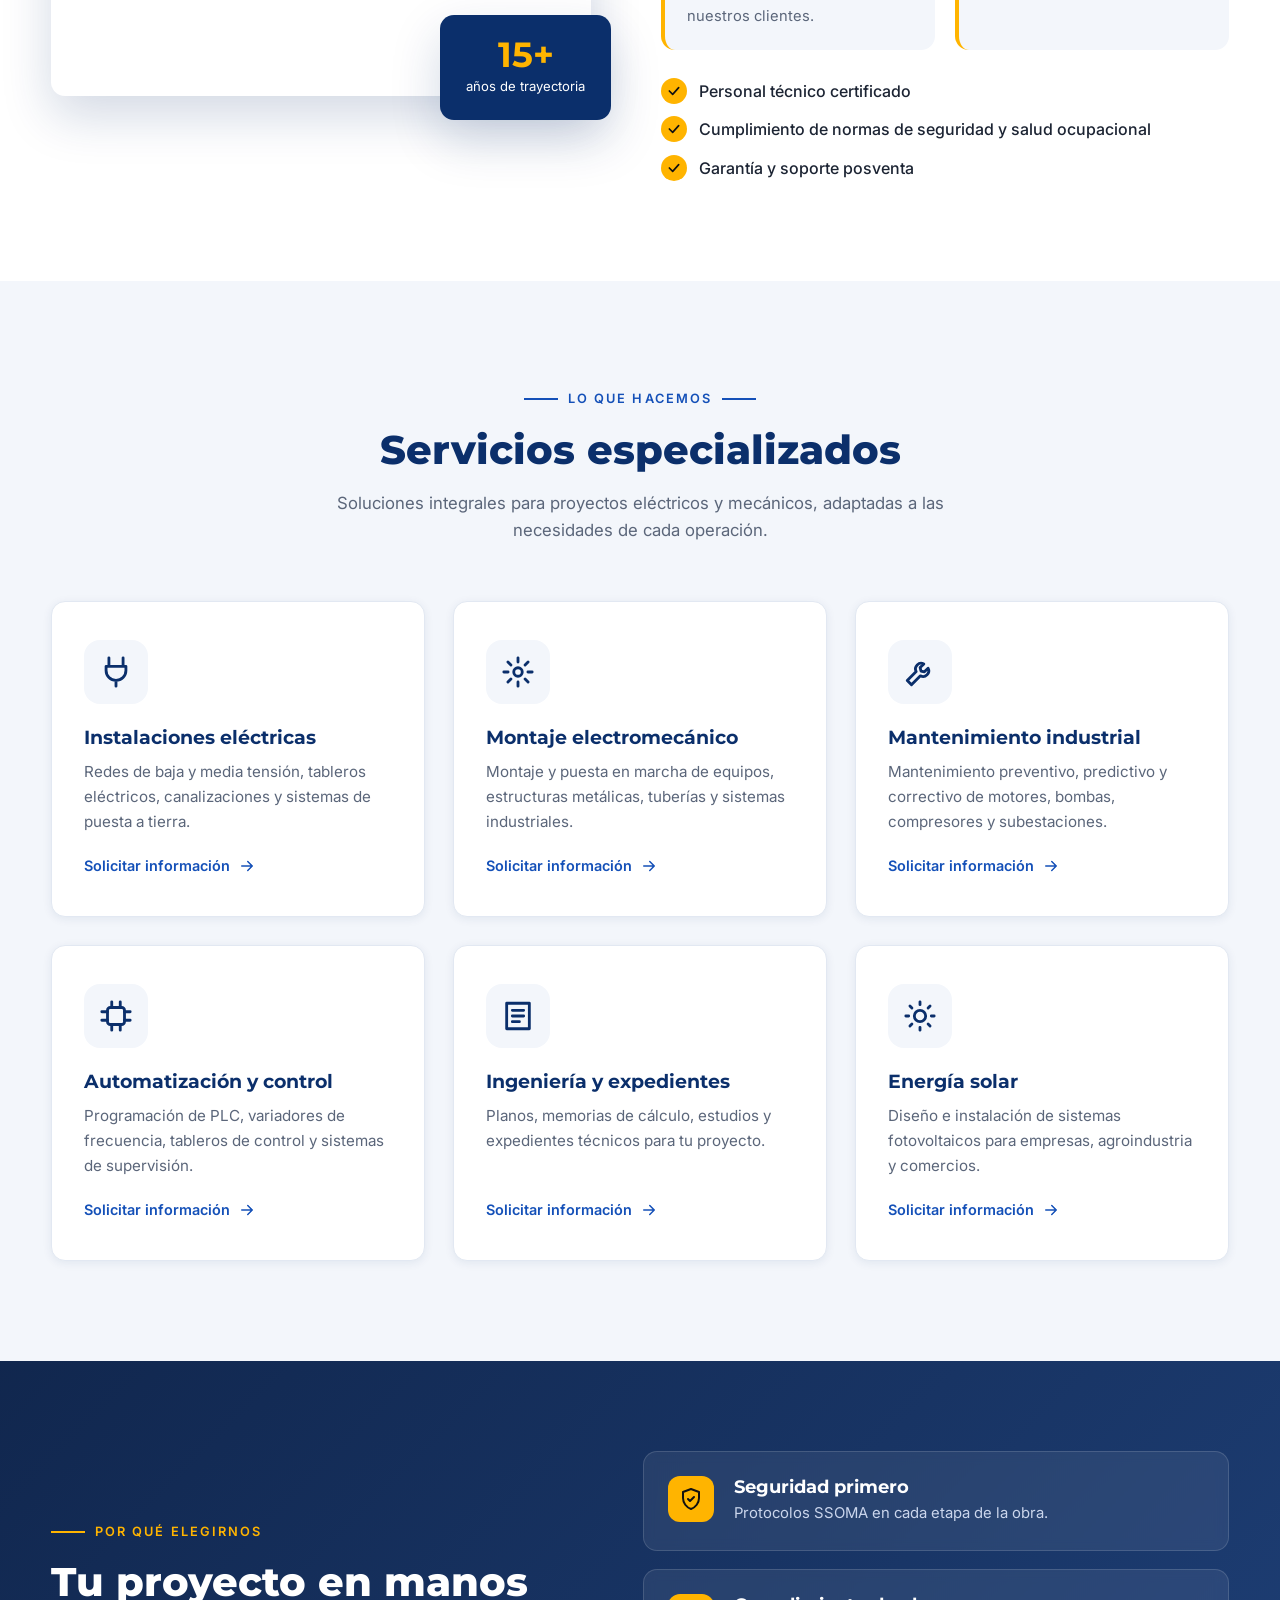
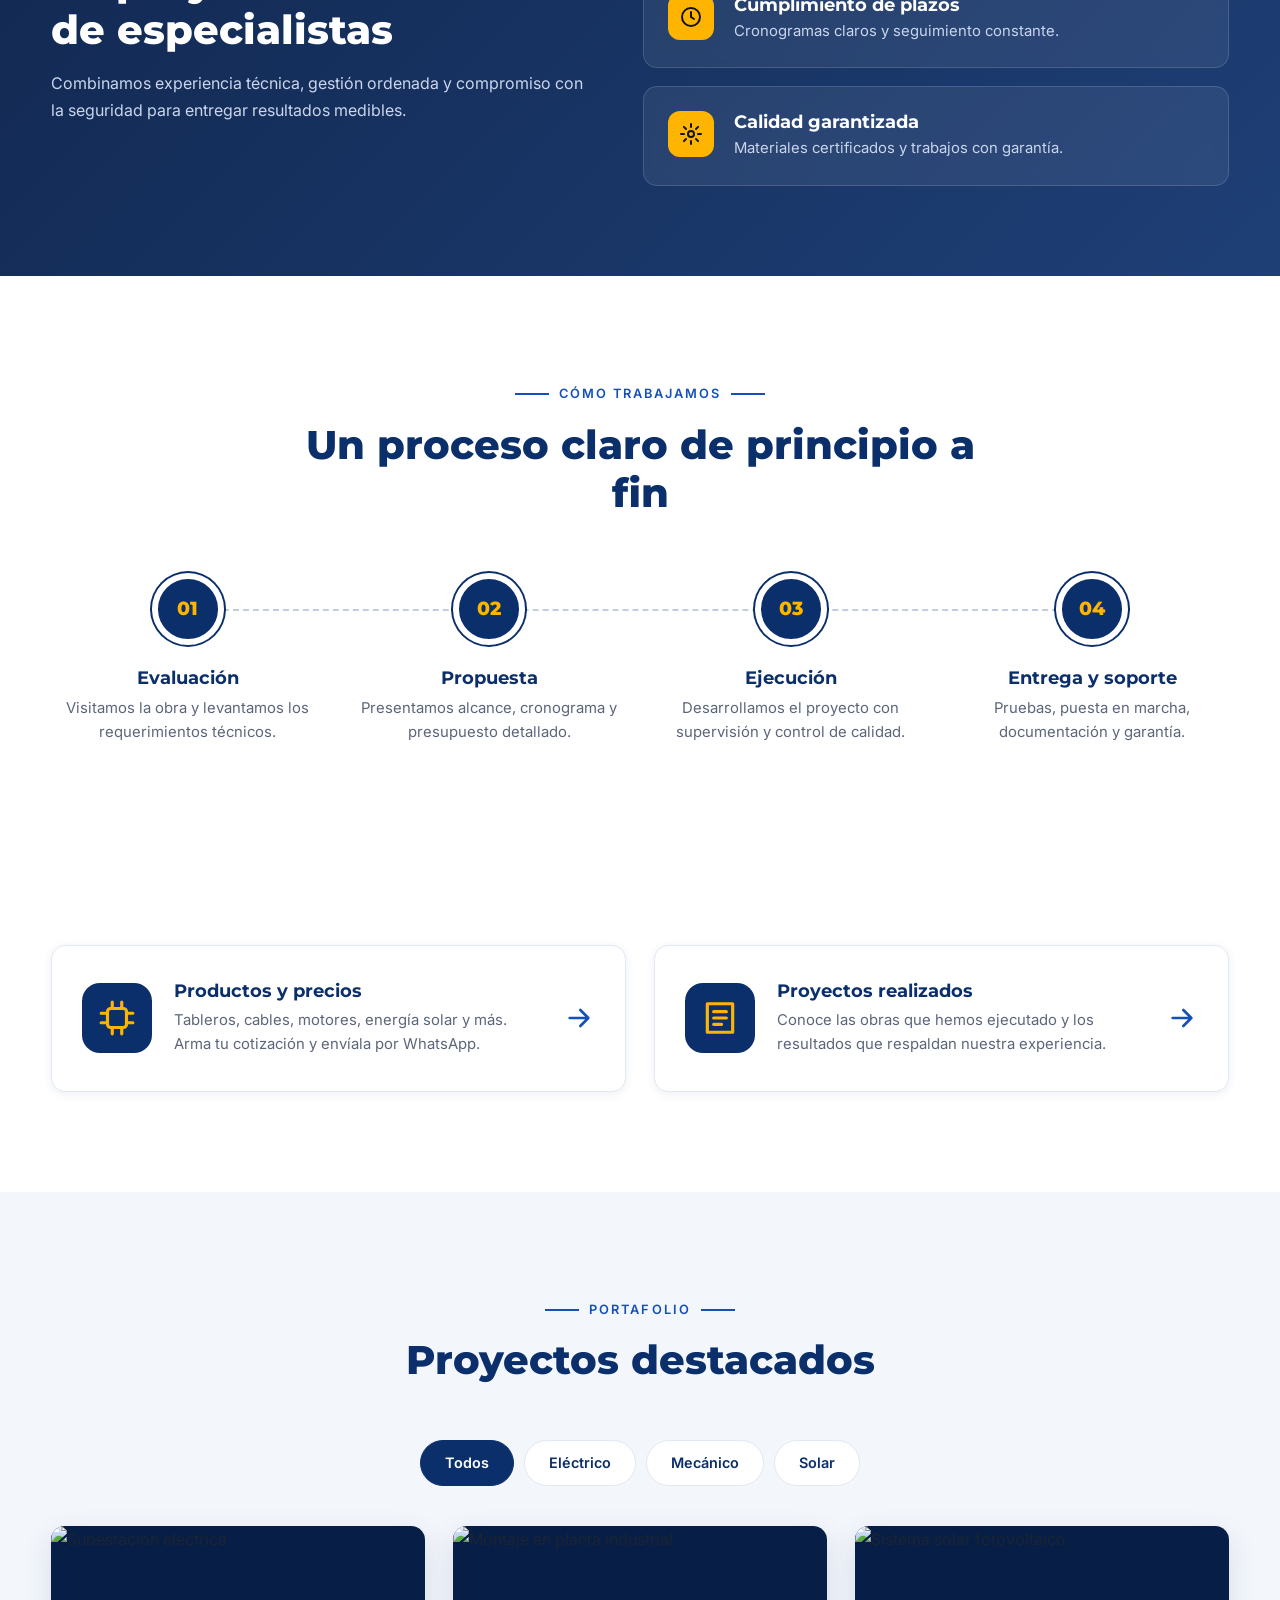
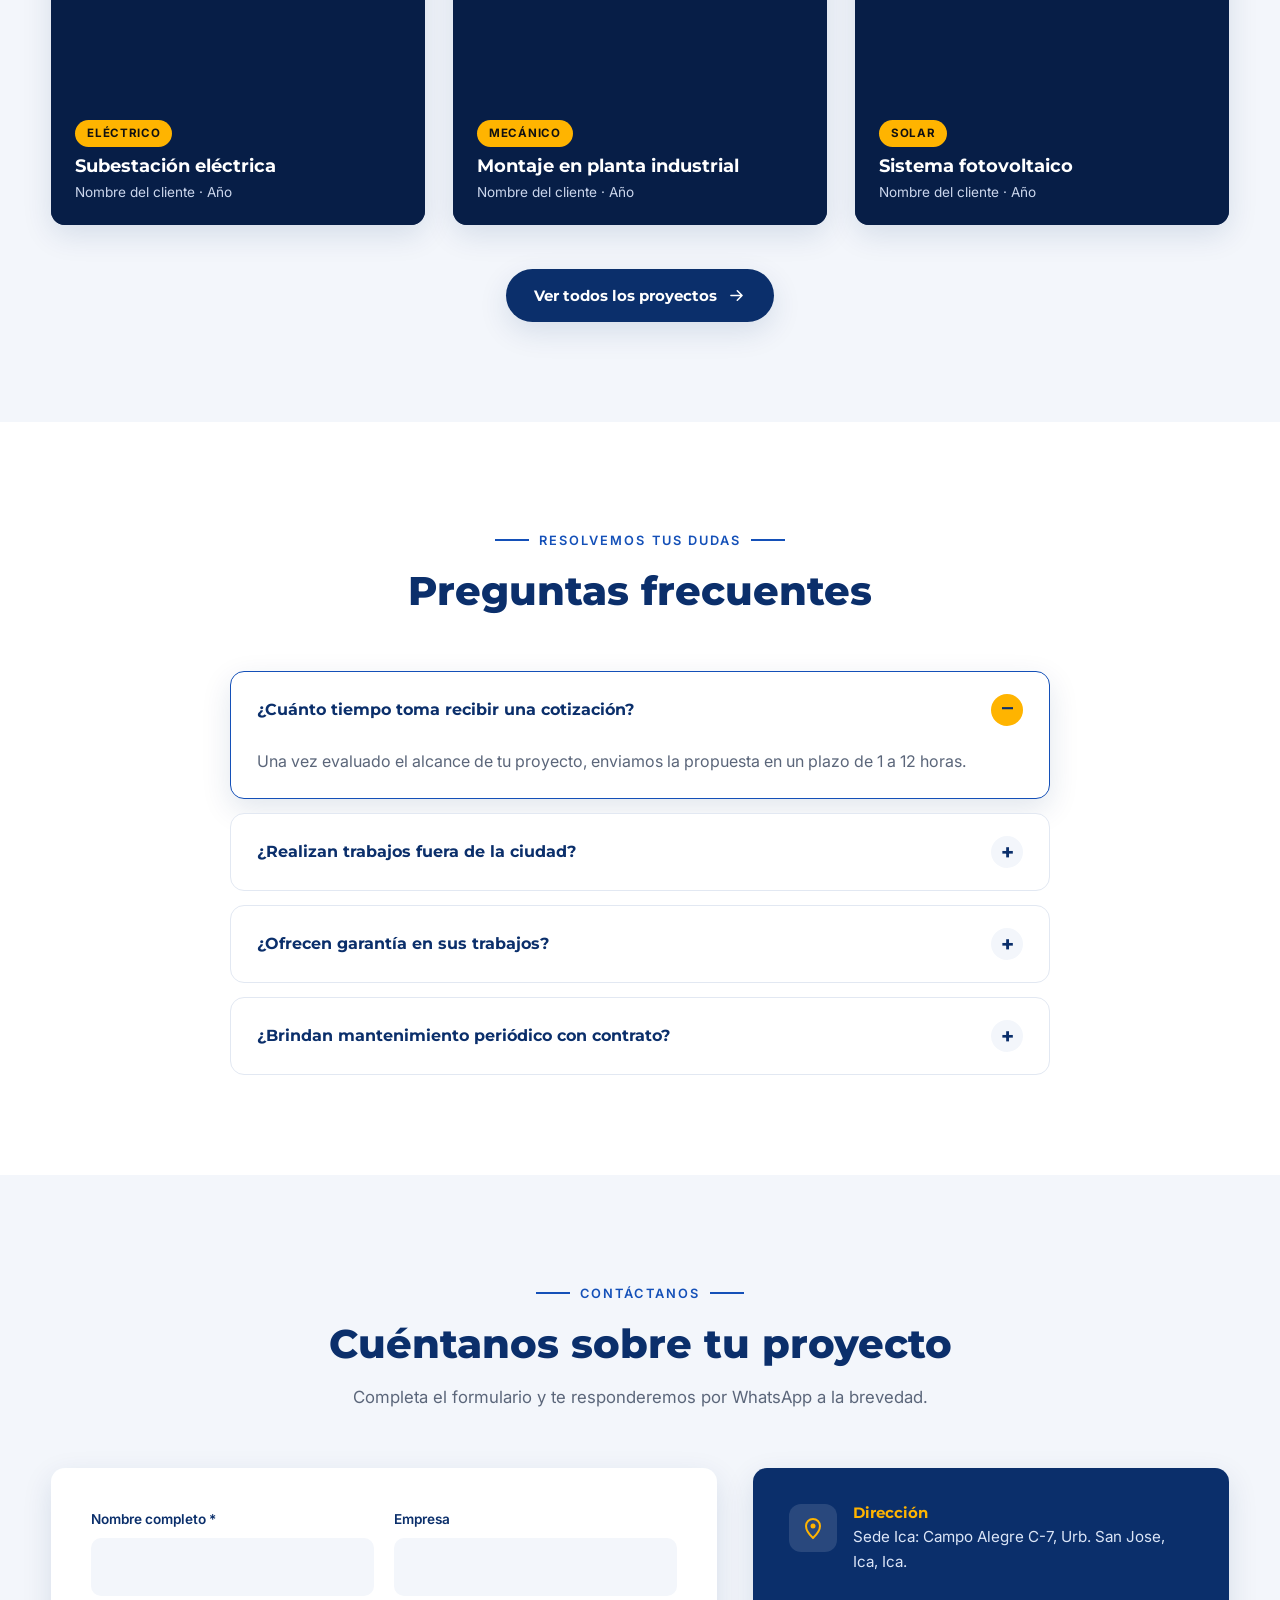
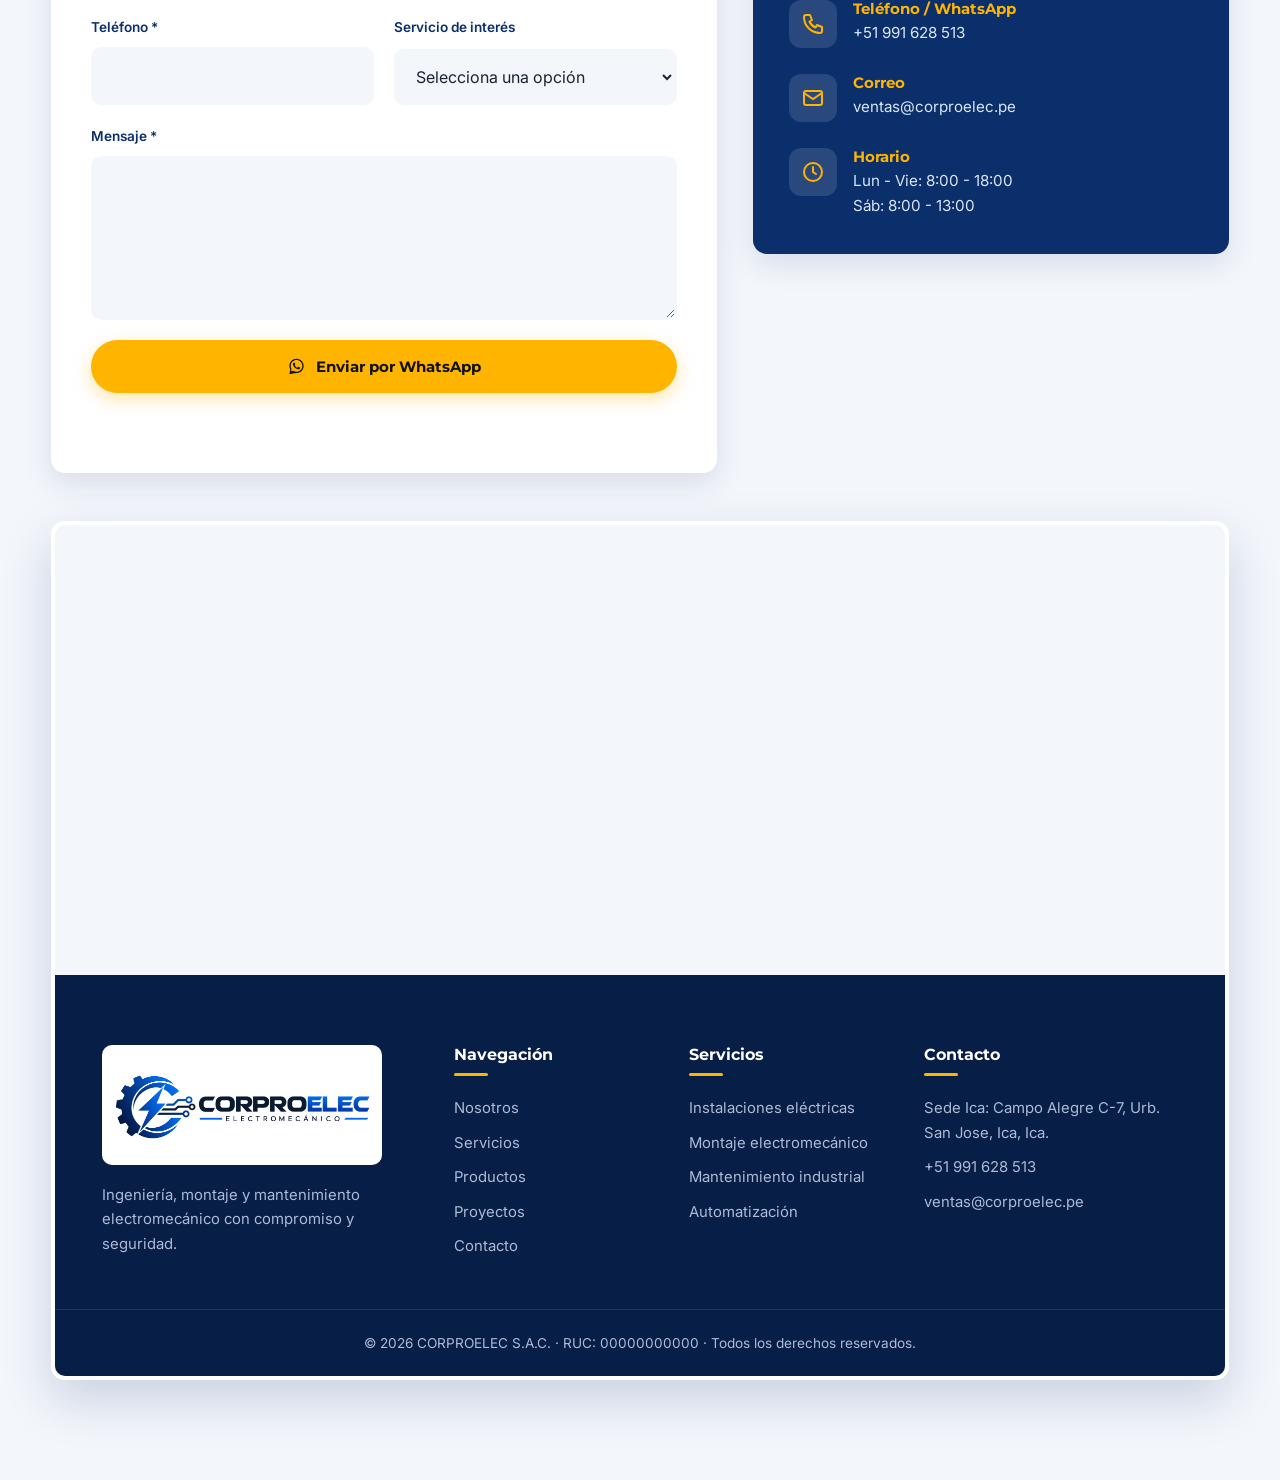
==== commit c3297fbb: "Add files via upload" ====
--- a/index.html
+++ b/index.html
@@ -71,6 +71,8 @@
     <symbol id="i-check" viewBox="0 0 24 24"><path d="m5 12 5 5 9-10" fill="none" stroke="currentColor" stroke-width="2.5" stroke-linecap="round" stroke-linejoin="round"/></symbol>
     <symbol id="i-arrow" viewBox="0 0 24 24"><path d="M5 12h14m-6-6 6 6-6 6" fill="none" stroke="currentColor" stroke-width="2" stroke-linecap="round" stroke-linejoin="round"/></symbol>
     <symbol id="i-whatsapp" viewBox="0 0 32 32"><path fill="currentColor" d="M16 3C9.4 3 4 8.4 4 15c0 2.1.55 4.2 1.6 6L4 29l8.2-1.6A12 12 0 0 0 16 27c6.6 0 12-5.4 12-12S22.600 3 16 3zm0 21.800a9.800 9.800 0 0 1-5-1.370l-.36-.21-3.770.72.740-3.670-.24-.38A9.780 9.780 0 0 1 6.200 15c0-5.420 4.400-9.800 9.800-9.800s9.800 4.380 9.800 9.800-4.400 9.800-9.800 9.800zm5.380-7.330c-.3-.15-1.750-.86-2.020-.96-.27-.1-.47-.15-.67.15-.2.3-.77.96-.94 1.160-.17.2-.35.22-.64.07-.3-.15-1.250-.46-2.380-1.470-.88-.78-1.470-1.750-1.640-2.040-.17-.3-.02-.46.13-.6.13-.13.3-.35.45-.52.15-.17.2-.3.3-.5.1-.2.05-.37-.03-.52-.07-.15-.67-1.620-.92-2.220-.24-.58-.49-.5-.67-.51h-.57c-.2 0-.52.07-.8.37-.27.3-1.040 1.020-1.040 2.480s1.070 2.880 1.220 3.080c.15.2 2.100 3.200 5.080 4.490.71.3 1.260.49 1.700.63.71.23 1.360.2 1.870.12.57-.08 1.750-.72 2-1.410.25-.7.25-1.290.17-1.410-.07-.12-.27-.2-.57-.35z"/></symbol>
+    <symbol id="i-facebook" viewBox="0 0 24 24"><path fill="currentColor" d="M24 12.073c0-6.627-5.373-12-12-12s-12 5.373-12 12c0 5.99 4.388 10.954 10.125 11.854v-8.385H7.078v-3.47h3.047V9.43c0-3.007 1.792-4.669 4.533-4.669 1.312 0 2.686.235 2.686.235v2.953H15.83c-1.491 0-1.956.925-1.956 1.874v2.25h3.328l-.532 3.47h-2.796v8.385C19.612 23.027 24 18.062 24 12.073z"/></symbol>
+    <symbol id="i-tiktok" viewBox="0 0 24 24"><path fill="currentColor" d="M12.525.02c1.31-.02 2.61-.01 3.91-.02.08 1.53.63 3.09 1.75 4.17 1.12 1.11 2.7 1.62 4.24 1.79v4.03c-1.44-.05-2.89-.35-4.2-.97-.57-.26-1.1-.59-1.62-.93-.01 2.92.01 5.84-.02 8.75-.08 1.4-.54 2.79-1.35 3.94-1.31 1.92-3.58 3.17-5.91 3.21-1.43.08-2.86-.31-4.08-1.03-2.02-1.19-3.44-3.37-3.65-5.71-.02-.5-.03-1-.01-1.49.18-1.9 1.12-3.72 2.58-4.96 1.66-1.44 3.98-2.13 6.15-1.72.02 1.48-.04 2.96-.04 4.44-.99-.32-2.15-.23-3.02.37-.63.41-1.11 1.04-1.36 1.75-.21.51-.15 1.07-.14 1.61.24 1.64 1.82 3.02 3.5 2.87 1.12-.01 2.19-.66 2.77-1.61.19-.33.4-.67.41-1.06.1-1.79.06-3.57.07-5.36.01-4.03-.01-8.05.02-12.07z"/></symbol>
   </svg>
 
   <!-- =========== BARRA SUPERIOR =========== -->
@@ -155,6 +157,11 @@
         </article>
       </div>
 
+            <!-- REDES SOCIALES SOBRE EL CARRUSEL -->
+      <ul class="hero__social" aria-label="Redes sociales">
+        <li><a href="https://www.facebook.com/TU-PAGINA" target="_blank" rel="noopener" aria-label="Facebook"><svg class="icon"><use href="#i-facebook"/></svg></a></li>
+        <li><a href="https://www.tiktok.com/@TU-USUARIO" target="_blank" rel="noopener" aria-label="TikTok"><svg class="icon"><use href="#i-tiktok"/></svg></a></li>
+      </ul>
       <div class="hero__controls">
         <button class="hero__arrow" id="heroPrev" aria-label="Diapositiva anterior"><svg class="icon icon--flip"><use href="#i-arrow"/></svg></button>
         <div class="hero__dots" id="heroDots" role="tablist" aria-label="Seleccionar diapositiva"></div>
--- a/style.css
+++ b/style.css
@@ -475,4 +475,22 @@
 }
 @media (max-width: 400px) {
   .brand__logo { height: 40px; }
+}
+/* ---------- Redes sociales fijas sobre el carrusel ---------- */
+.hero__social {
+  position: absolute; z-index: 6; right: 28px; top: 50%; margin-top: -76px;
+  display: flex; flex-direction: column; gap: 16px;
+}
+.hero__social a {
+  width: 68px; height: 68px; display: grid; place-items: center; border-radius: 16px;
+  background: var(--accent); color: #111;
+  transition: background .2s, color .2s;
+}
+.hero__social a .icon { width: 34px; height: 34px; }
+.hero__social a:hover { background: #fff; color: var(--blue-800); }
+
+@media (max-width: 720px) {
+  .hero__social { top: 16px; right: 16px; margin-top: 0; flex-direction: row; gap: 12px; }
+  .hero__social a { width: 54px; height: 54px; border-radius: 14px; }
+  .hero__social a .icon { width: 28px; height: 28px; }
 }
